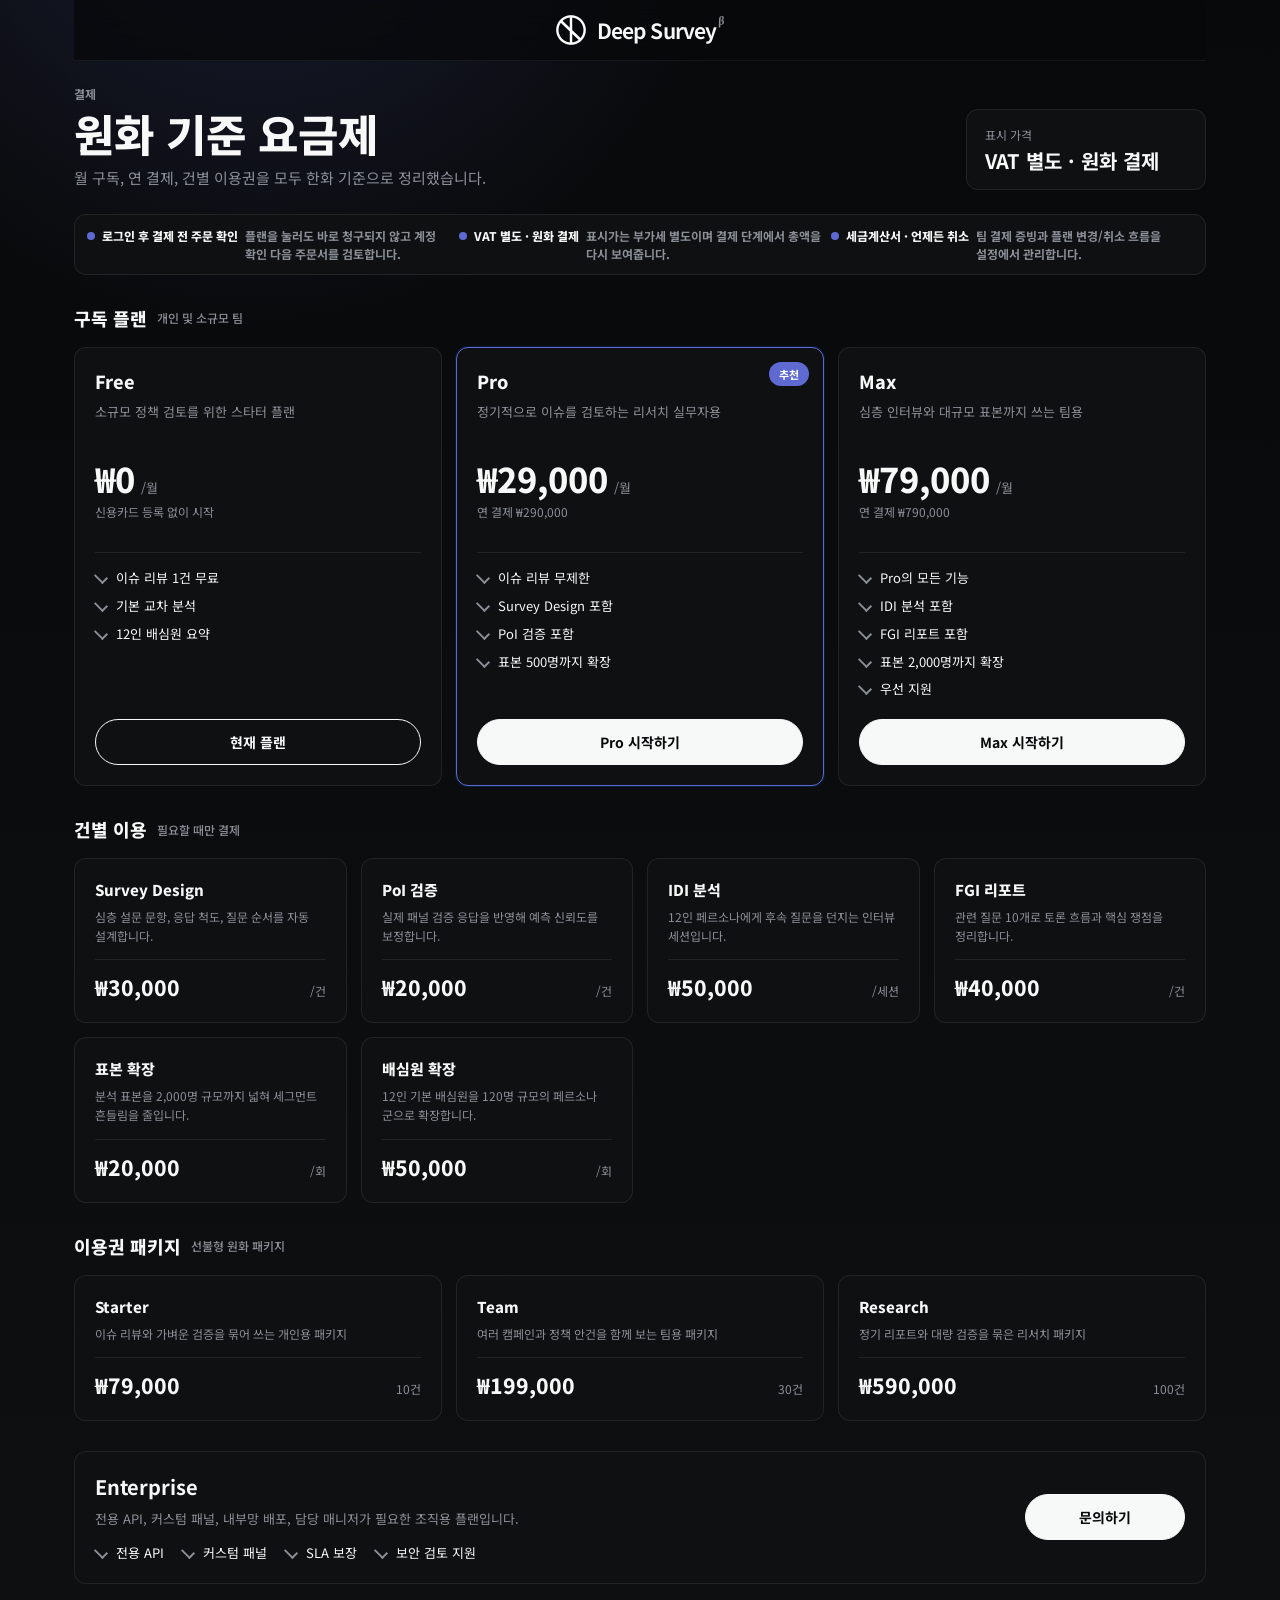
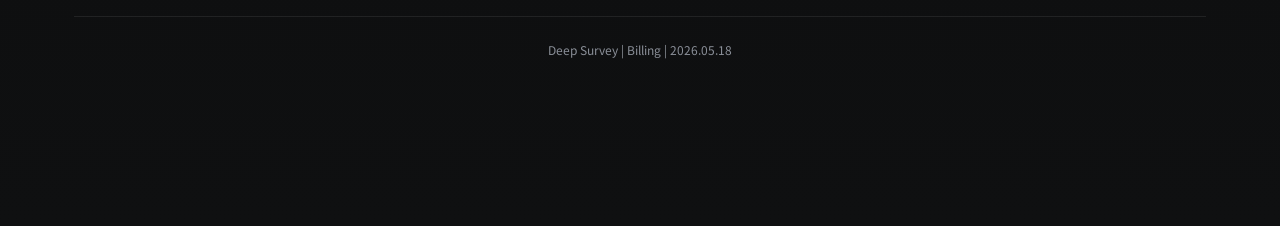
==== pricing.html @ 09bab0e9 "deploy: publish deep survey monitor snapshot" ====
<!DOCTYPE html>
<html lang="ko" data-theme="dark">

<head>
    <meta charset="UTF-8">
    <meta name="viewport" content="width=device-width, initial-scale=1.0">
    <title>Deep Survey - 결제</title>
    <meta name="description" content="로그인 후 주문 확인, 원화/VAT, 세금계산서, 취소 기준을 결제 전 확인하는 Deep Survey 요금제.">
    <meta name="theme-color" content="#111827">
    <link rel="canonical" href="https://17f298fdeb1ff9.lhr.life/demo/pricing.html">
    <meta property="og:type" content="website">
    <meta property="og:site_name" content="Deep Survey">
    <meta property="og:title" content="Deep Survey 요금제 | 원화 결제">
    <meta property="og:description" content="로그인 후 주문 확인, 원화/VAT, 세금계산서, 취소 기준을 결제 전 확인하는 Deep Survey 요금제.">
    <meta property="og:url" content="https://17f298fdeb1ff9.lhr.life/demo/pricing.html">
    <meta property="og:image" content="https://17f298fdeb1ff9.lhr.life/demo/issue-bg-city.png">
    <meta property="og:image:secure_url" content="https://17f298fdeb1ff9.lhr.life/demo/issue-bg-city.png">
    <meta property="og:image:type" content="image/png">
    <meta property="og:image:width" content="1280">
    <meta property="og:image:height" content="720">
    <meta property="og:image:alt" content="Deep Survey 요금제와 결제 전 확인 안내 미리보기">
    <meta name="twitter:card" content="summary_large_image">
    <meta name="twitter:title" content="Deep Survey 요금제 | 원화 결제">
    <meta name="twitter:description" content="플랜 선택 전 주문 확인·원화/VAT·세금계산서·취소 기준을 먼저 확인합니다.">
    <meta name="twitter:image" content="https://17f298fdeb1ff9.lhr.life/demo/issue-bg-city.png">
    <link href="https://fonts.googleapis.com/css2?family=Google+Sans:wght@400;500;700&family=Noto+Sans+KR:wght@300;400;500;600;700;800&display=swap" rel="stylesheet">
    <link rel="stylesheet" href="styles.css?v=20260520bb">
    <style>
        .pricing-page {
            padding-bottom: 48px;
        }

        .pricing-overview {
            display: grid;
            grid-template-columns: 1fr auto;
            gap: 20px;
            align-items: end;
            margin-bottom: 24px;
        }

        .pricing-eyebrow {
            font-size: 12px;
            font-weight: 700;
            color: var(--text-secondary);
            margin-bottom: 8px;
        }

        .pricing-overview h1 {
            font-size: clamp(28px, 5vw, 44px);
            line-height: 1.05;
            font-weight: 800;
            margin-bottom: 10px;
            letter-spacing: 0;
        }

        .pricing-overview p {
            color: var(--text-secondary);
            font-size: 15px;
            line-height: 1.6;
        }

        .billing-summary {
            min-width: 240px;
            background: var(--bg-secondary);
            border: 1px solid var(--border-color);
            border-radius: 12px;
            padding: 16px 18px;
        }

        .billing-summary span {
            display: block;
            color: var(--text-secondary);
            font-size: 12px;
            margin-bottom: 6px;
        }

        .billing-summary strong {
            display: block;
            font-size: 20px;
            line-height: 1.2;
        }

        .pricing-checkout-trust {
            display: grid;
            grid-template-columns: repeat(3, minmax(0, 1fr));
            gap: 10px;
            margin: 0 0 22px;
            padding: 12px;
            border: 1px solid var(--border-color);
            border-radius: 12px;
            background: var(--bg-secondary);
        }

        .pricing-checkout-trust span {
            display: flex;
            align-items: flex-start;
            gap: 7px;
            min-width: 0;
            color: var(--text-secondary);
            font-size: 12px;
            font-weight: 700;
            line-height: 1.45;
        }

        .pricing-checkout-trust strong {
            display: block;
            color: var(--text-primary);
            font-size: 12px;
            font-weight: 800;
            white-space: nowrap;
        }

        .pricing-checkout-trust span::before {
            content: '';
            flex: 0 0 8px;
            width: 8px;
            height: 8px;
            margin-top: 5px;
            border-radius: 9999px;
            background: var(--brand-blue);
        }

        .section-title {
            display: flex;
            align-items: center;
            gap: 10px;
            font-size: 18px;
            font-weight: 800;
            margin: 30px 0 16px;
        }

        .section-title span {
            color: var(--text-secondary);
            font-size: 12px;
            font-weight: 500;
        }

        .plans-grid,
        .feature-grid,
        .package-grid {
            display: grid;
            gap: 14px;
        }

        .plans-grid {
            grid-template-columns: repeat(3, 1fr);
        }

        .feature-grid {
            grid-template-columns: repeat(auto-fit, minmax(260px, 1fr));
        }

        .package-grid {
            grid-template-columns: repeat(3, 1fr);
        }

        .plan-card,
        .feature-card,
        .package-card,
        .enterprise-card {
            background: var(--bg-secondary);
            border: 1px solid var(--border-color);
            border-radius: 12px;
            padding: 20px;
        }

        .plan-card {
            display: flex;
            flex-direction: column;
            min-height: 360px;
            position: relative;
        }

        .plan-card.featured {
            border-color: var(--brand-blue);
            box-shadow: 0 0 0 1px rgba(0, 82, 255, .18);
        }

        .plan-badge {
            position: absolute;
            top: 14px;
            right: 14px;
            background: var(--brand-blue);
            color: #fff;
            border-radius: 9999px;
            padding: 4px 10px;
            font-size: 11px;
            font-weight: 700;
        }

        .plan-name {
            font-size: 18px;
            font-weight: 800;
            margin-bottom: 8px;
        }

        .plan-desc {
            min-height: 42px;
            color: var(--text-secondary);
            font-size: 13px;
            line-height: 1.5;
            margin-bottom: 18px;
        }

        .plan-price {
            display: flex;
            align-items: baseline;
            gap: 6px;
            margin-bottom: 6px;
        }

        .plan-price strong {
            font-size: 34px;
            line-height: 1;
            font-weight: 800;
        }

        .plan-price span {
            color: var(--text-secondary);
            font-size: 13px;
        }

        .annual-price {
            color: var(--text-secondary);
            font-size: 12px;
            margin-bottom: 16px;
        }

        .plan-features {
            display: flex;
            flex-direction: column;
            gap: 9px;
            margin: 16px 0 20px;
            padding-top: 16px;
            border-top: 1px solid var(--border-color);
            flex: 1;
        }

        .plan-feature,
        .enterprise-feature {
            color: var(--text-primary);
            font-size: 13px;
            line-height: 1.45;
        }

        .plan-feature::before,
        .enterprise-feature::before {
            content: '';
            display: inline-block;
            width: 10px;
            height: 6px;
            border-right: 2px solid var(--text-secondary);
            border-bottom: 2px solid var(--text-secondary);
            margin-right: 9px;
            transform: translateY(-2px) rotate(45deg);
        }

        .plan-cta,
        .enterprise-cta {
            width: 100%;
            border: 1px solid var(--text-primary);
            border-radius: 9999px;
            background: var(--text-primary);
            color: var(--bg-primary);
            cursor: pointer;
            font: inherit;
            font-size: 14px;
            font-weight: 700;
            padding: 12px 18px;
            transition: opacity .15s, transform .15s;
        }

        .plan-cta.secondary {
            background: transparent;
            color: var(--text-primary);
        }

        .plan-cta:hover,
        .enterprise-cta:hover {
            opacity: .82;
            transform: translateY(-1px);
        }

        .feature-card h3,
        .package-card h3 {
            font-size: 15px;
            font-weight: 800;
            margin-bottom: 8px;
        }

        .feature-card p,
        .package-card p {
            color: var(--text-secondary);
            font-size: 12px;
            line-height: 1.55;
            margin-bottom: 14px;
        }

        .item-price {
            display: flex;
            align-items: baseline;
            justify-content: space-between;
            gap: 12px;
            border-top: 1px solid var(--border-color);
            padding-top: 12px;
        }

        .item-price strong {
            font-size: 21px;
            font-weight: 800;
        }

        .item-price span {
            color: var(--text-secondary);
            font-size: 12px;
            white-space: nowrap;
        }

        .package-card {
            display: flex;
            flex-direction: column;
        }

        .package-card .item-price {
            margin-top: auto;
        }

        .enterprise-card {
            display: grid;
            grid-template-columns: 1fr auto;
            gap: 20px;
            align-items: center;
            margin-top: 30px;
        }

        .enterprise-card h2 {
            font-size: 20px;
            margin-bottom: 8px;
        }

        .enterprise-card p {
            color: var(--text-secondary);
            font-size: 13px;
            line-height: 1.6;
            margin-bottom: 14px;
        }

        .enterprise-features {
            display: flex;
            flex-wrap: wrap;
            gap: 8px 18px;
        }

        .enterprise-cta {
            min-width: 160px;
        }

        @media (max-width: 900px) {
            .pricing-overview,
            .enterprise-card {
                grid-template-columns: 1fr;
            }

            .plans-grid,
            .package-grid {
                grid-template-columns: 1fr;
            }
        }

        @media (max-width: 640px) {
            .pricing-checkout-trust {
                grid-template-columns: 1fr;
                padding: 10px;
            }

            .pricing-checkout-trust strong {
                white-space: normal;
            }
        }
    </style>
</head>

<body>
    <div class="container pricing-page">
        <header class="header">
            <div class="logo">
                <a href="index.html" class="logo-link" aria-label="Deep Survey beta 홈">
                    <img class="brand-logo-icon brand-logo-light" src="logo-icon.png" alt="DS">
                    <img class="brand-logo-icon brand-logo-dark" src="logo-icon-dark.png" alt="DS">
                    <span class="brand-logo-lockup"><span class="brand-logo-name">Deep Survey</span><sup class="brand-beta-mark" aria-label="beta">β</sup></span>
                </a>
            </div>
            <div class="header-actions">
                <a href="index.html" class="nav-tab">← 메인</a>
                <button class="auth-pill account-entry" type="button" id="my-page-button" onclick="openMyPage()" hidden aria-label="내 계정"></button>
                <button class="auth-pill" type="button" id="login-button" onclick="openLogin()">로그인</button>
            </div>
        </header>

        <section class="pricing-overview">
            <div>
                <div class="pricing-eyebrow">결제</div>
                <h1>원화 기준 요금제</h1>
                <p>월 구독, 연 결제, 건별 이용권을 모두 한화 기준으로 정리했습니다.</p>
            </div>
            <div class="billing-summary">
                <span>표시 가격</span>
                <strong>VAT 별도 · 원화 결제</strong>
            </div>
        </section>

        <section class="pricing-checkout-trust" id="pricing-checkout-trust" aria-label="결제 전 확인 안내">
            <span><strong>로그인 후 결제 전 주문 확인</strong>플랜을 눌러도 바로 청구되지 않고 계정 확인 다음 주문서를 검토합니다.</span>
            <span><strong>VAT 별도 · 원화 결제</strong>표시가는 부가세 별도이며 결제 단계에서 총액을 다시 보여줍니다.</span>
            <span><strong>세금계산서 · 언제든 취소</strong>팀 결제 증빙과 플랜 변경/취소 흐름을 설정에서 관리합니다.</span>
        </section>

        <section>
            <h2 class="section-title">구독 플랜 <span>개인 및 소규모 팀</span></h2>
            <div class="plans-grid">
                <article class="plan-card">
                    <div class="plan-name">Free</div>
                    <p class="plan-desc">소규모 정책 검토를 위한 스타터 플랜</p>
                    <div class="plan-price"><strong>₩0</strong><span>/월</span></div>
                    <div class="annual-price">신용카드 등록 없이 시작</div>
                    <div class="plan-features">
                        <div class="plan-feature">이슈 리뷰 1건 무료</div>
                        <div class="plan-feature">기본 교차 분석</div>
                        <div class="plan-feature">12인 배심원 요약</div>
                    </div>
                    <button class="plan-cta secondary">현재 플랜</button>
                </article>

                <article class="plan-card featured">
                    <span class="plan-badge">추천</span>
                    <div class="plan-name">Pro</div>
                    <p class="plan-desc">정기적으로 이슈를 검토하는 리서치 실무자용</p>
                    <div class="plan-price"><strong>₩29,000</strong><span>/월</span></div>
                    <div class="annual-price">연 결제 ₩290,000</div>
                    <div class="plan-features">
                        <div class="plan-feature">이슈 리뷰 무제한</div>
                        <div class="plan-feature">Survey Design 포함</div>
                        <div class="plan-feature">PoI 검증 포함</div>
                        <div class="plan-feature">표본 500명까지 확장</div>
                    </div>
                    <button class="plan-cta" aria-describedby="pricing-checkout-trust">Pro 시작하기</button>
                </article>

                <article class="plan-card">
                    <div class="plan-name">Max</div>
                    <p class="plan-desc">심층 인터뷰와 대규모 표본까지 쓰는 팀용</p>
                    <div class="plan-price"><strong>₩79,000</strong><span>/월</span></div>
                    <div class="annual-price">연 결제 ₩790,000</div>
                    <div class="plan-features">
                        <div class="plan-feature">Pro의 모든 기능</div>
                        <div class="plan-feature">IDI 분석 포함</div>
                        <div class="plan-feature">FGI 리포트 포함</div>
                        <div class="plan-feature">표본 2,000명까지 확장</div>
                        <div class="plan-feature">우선 지원</div>
                    </div>
                    <button class="plan-cta" aria-describedby="pricing-checkout-trust">Max 시작하기</button>
                </article>
            </div>
        </section>

        <section>
            <h2 class="section-title">건별 이용 <span>필요할 때만 결제</span></h2>
            <div class="feature-grid">
                <article class="feature-card">
                    <h3>Survey Design</h3>
                    <p>심층 설문 문항, 응답 척도, 질문 순서를 자동 설계합니다.</p>
                    <div class="item-price"><strong>₩30,000</strong><span>/건</span></div>
                </article>
                <article class="feature-card">
                    <h3>PoI 검증</h3>
                    <p>실제 패널 검증 응답을 반영해 예측 신뢰도를 보정합니다.</p>
                    <div class="item-price"><strong>₩20,000</strong><span>/건</span></div>
                </article>
                <article class="feature-card">
                    <h3>IDI 분석</h3>
                    <p>12인 페르소나에게 후속 질문을 던지는 인터뷰 세션입니다.</p>
                    <div class="item-price"><strong>₩50,000</strong><span>/세션</span></div>
                </article>
                <article class="feature-card">
                    <h3>FGI 리포트</h3>
                    <p>관련 질문 10개로 토론 흐름과 핵심 쟁점을 정리합니다.</p>
                    <div class="item-price"><strong>₩40,000</strong><span>/건</span></div>
                </article>
                <article class="feature-card">
                    <h3>표본 확장</h3>
                    <p>분석 표본을 2,000명 규모까지 넓혀 세그먼트 흔들림을 줄입니다.</p>
                    <div class="item-price"><strong>₩20,000</strong><span>/회</span></div>
                </article>
                <article class="feature-card">
                    <h3>배심원 확장</h3>
                    <p>12인 기본 배심원을 120명 규모의 페르소나 군으로 확장합니다.</p>
                    <div class="item-price"><strong>₩50,000</strong><span>/회</span></div>
                </article>
            </div>
        </section>

        <section>
            <h2 class="section-title">이용권 패키지 <span>선불형 원화 패키지</span></h2>
            <div class="package-grid">
                <article class="package-card">
                    <h3>Starter</h3>
                    <p>이슈 리뷰와 가벼운 검증을 묶어 쓰는 개인용 패키지</p>
                    <div class="item-price"><strong>₩79,000</strong><span>10건</span></div>
                </article>
                <article class="package-card">
                    <h3>Team</h3>
                    <p>여러 캠페인과 정책 안건을 함께 보는 팀용 패키지</p>
                    <div class="item-price"><strong>₩199,000</strong><span>30건</span></div>
                </article>
                <article class="package-card">
                    <h3>Research</h3>
                    <p>정기 리포트와 대량 검증을 묶은 리서치 패키지</p>
                    <div class="item-price"><strong>₩590,000</strong><span>100건</span></div>
                </article>
            </div>
        </section>

        <section class="enterprise-card">
            <div>
                <h2>Enterprise</h2>
                <p>전용 API, 커스텀 패널, 내부망 배포, 담당 매니저가 필요한 조직용 플랜입니다.</p>
                <div class="enterprise-features">
                    <span class="enterprise-feature">전용 API</span>
                    <span class="enterprise-feature">커스텀 패널</span>
                    <span class="enterprise-feature">SLA 보장</span>
                    <span class="enterprise-feature">보안 검토 지원</span>
                </div>
            </div>
            <button class="enterprise-cta">문의하기</button>
        </section>

        <footer class="footer">Deep Survey | Billing | 2026.05.18</footer>
    </div>

    <script src="common-ui.js?v=20260520t"></script>
</body>

</html>
---- styles.css ----
/* ═══ Coinbase Design System — Deep Survey ═══ */
:root {
  --brand-blue:var(--opinion-agree-strong);
  --bg-primary:#FFFFFF; --bg-secondary:#F9FAFB; --bg-card:#FFFFFF;
  --text-primary:#111827; --text-secondary:#6B7280;
  --opinion-agree:#1597D4; --opinion-agree-strong:#0578B8;
  --opinion-disagree:#D45C4C; --opinion-disagree-strong:#B84C40; --opinion-neutral:#C5CCD6;
  --opinion-agree-soft:rgba(21,151,212,.14); --opinion-agree-glow:rgba(21,151,212,.18); --opinion-disagree-soft:rgba(212,92,76,.15);
  --accent-blue:#111827; --accent-purple:#4B5563; --accent-green:var(--opinion-agree);
  --accent-light-green:var(--opinion-agree); --accent-red:var(--opinion-disagree); --accent-light-red:var(--opinion-disagree);
  --accent-yellow:#4B5563; --accent-orange:#374151; --accent-gray:#D1D5DB;
  --border-color:#E5E7EB;
}
[data-theme="dark"]{
  --bg-primary:#090B0F; --bg-secondary:#11161D; --bg-card:#171F2A;
  --text-primary:#F8FAFC; --text-secondary:#AAB3C0; --border-color:#2B3543;
  --opinion-agree-soft:rgba(21,151,212,.20); --opinion-agree-glow:rgba(21,151,212,.24); --opinion-disagree-soft:rgba(212,92,76,.20);
  --accent-blue:#FFFFFF;
}

*{margin:0;padding:0;box-sizing:border-box}
body{font-family:'Google Sans','Noto Sans KR',-apple-system,sans-serif;background:var(--bg-primary);color:var(--text-primary);min-height:100vh;transition:background .2s,color .2s;word-break:keep-all}
html.audience-b2c{scroll-snap-type:y proximity}

/* Issue detail modal: responsive chart primitives */
.net-opinion-chart,.modal-content,.modal-body,.poll-briefing-card,.detail-analysis-tabs,.analysis-content.active{transition:grid-template-columns .22s ease,width .22s ease,max-width .22s ease,padding .22s ease,border-radius .22s ease,transform .22s ease,opacity .18s ease}
.net-opinion-track{max-width:100%;min-width:0;overflow:hidden}

.mono-icon{--icon-size:1em;--icon-stroke:2px;position:relative;display:inline-block;width:var(--icon-size);height:var(--icon-size);flex:0 0 var(--icon-size);color:var(--text-secondary);vertical-align:-.14em}
.mono-icon::before,.mono-icon::after{content:'';position:absolute;box-sizing:border-box}
.mono-icon-sun::before{inset:18%;border:var(--icon-stroke) solid currentColor;border-radius:50%}
.mono-icon-sun::after{left:50%;top:0;width:var(--icon-stroke);height:100%;background:currentColor;transform:translateX(-50%);box-shadow:calc(var(--icon-size)*.35) 0 0 currentColor,calc(var(--icon-size)*-.35) 0 0 currentColor;opacity:.45}
.mono-icon-moon::before{inset:10%;border-radius:50%;box-shadow:inset calc(var(--icon-size)*-.22) 0 0 currentColor}
.mono-icon-card::before{inset:18% 8%;border:var(--icon-stroke) solid currentColor;border-radius:3px}
.mono-icon-card::after{left:16%;right:16%;top:42%;height:var(--icon-stroke);background:currentColor}
.mono-icon-home::before{left:18%;right:18%;bottom:14%;height:48%;border:var(--icon-stroke) solid currentColor;border-top:0;border-radius:2px}
.mono-icon-home::after{left:22%;top:18%;width:56%;height:56%;border-left:var(--icon-stroke) solid currentColor;border-top:var(--icon-stroke) solid currentColor;transform:rotate(45deg);transform-origin:center}
.mono-icon-hot::before{inset:24%;border-radius:50%;background:currentColor}
.mono-icon-bolt::before{left:36%;top:5%;width:32%;height:90%;background:currentColor;clip-path:polygon(56% 0,100% 0,62% 42%,96% 42%,31% 100%,43% 57%,0 57%)}
.mono-icon-eye::before{inset:24% 4%;border:var(--icon-stroke) solid currentColor;border-radius:50% 50% 46% 46%;transform:rotate(-8deg)}
.mono-icon-eye::after{inset:38%;border-radius:50%;background:currentColor}
.mono-icon-comment::before{inset:16% 8% 24%;border:var(--icon-stroke) solid currentColor;border-radius:4px}
.mono-icon-comment::after{left:28%;bottom:10%;border-style:solid;border-width:calc(var(--icon-size)*.14) calc(var(--icon-size)*.12) 0 0;border-color:currentColor transparent transparent transparent}
.mono-icon-heart::before,.mono-icon-heart::after{top:18%;width:50%;height:70%;border:var(--icon-stroke) solid currentColor;border-bottom:0;border-radius:999px 999px 0 0}
.mono-icon-heart::before{left:9%;transform:rotate(-45deg);transform-origin:50% 70%}
.mono-icon-heart::after{right:9%;transform:rotate(45deg);transform-origin:50% 70%}
.mono-icon-bookmark::before{inset:8% 18%;border:var(--icon-stroke) solid currentColor;border-bottom:0;border-radius:3px 3px 0 0}
.mono-icon-bookmark::after{left:18%;right:18%;bottom:10%;height:35%;background:currentColor;clip-path:polygon(0 0,100% 0,100% 100%,50% 62%,0 100%)}
.mono-icon-share::before{left:18%;bottom:16%;width:54%;height:54%;border-left:var(--icon-stroke) solid currentColor;border-bottom:var(--icon-stroke) solid currentColor}
.mono-icon-share::after{right:10%;top:10%;width:48%;height:48%;border-top:var(--icon-stroke) solid currentColor;border-right:var(--icon-stroke) solid currentColor;transform:rotate(0deg)}
.mono-icon-bars::before{left:14%;bottom:12%;width:10%;height:42%;background:currentColor;box-shadow:calc(var(--icon-size)*.23) calc(var(--icon-size)*-.18) 0 currentColor,calc(var(--icon-size)*.46) calc(var(--icon-size)*-.32) 0 currentColor}
.mono-icon-users::before{left:12%;top:18%;width:34%;height:34%;border:var(--icon-stroke) solid currentColor;border-radius:50%;box-shadow:calc(var(--icon-size)*.36) 0 0 calc(var(--icon-stroke)*-.2) currentColor}
.mono-icon-users::after{left:8%;right:8%;bottom:15%;height:28%;border:var(--icon-stroke) solid currentColor;border-top-left-radius:999px;border-top-right-radius:999px;border-bottom:0}
.mono-icon-clock::before{inset:8%;border:var(--icon-stroke) solid currentColor;border-radius:50%}
.mono-icon-clock::after{left:50%;top:24%;width:var(--icon-stroke);height:32%;background:currentColor;transform-origin:bottom;transform:translateX(-50%) rotate(35deg);box-shadow:calc(var(--icon-size)*.09) calc(var(--icon-size)*.25) 0 currentColor}
.mono-icon-agree::before{left:16%;top:48%;width:28%;height:46%;border:var(--icon-stroke) solid currentColor;border-top:0;border-left:0;transform:rotate(45deg)}
.mono-icon-disagree::before,.mono-icon-disagree::after{left:16%;right:16%;top:48%;height:var(--icon-stroke);background:currentColor;transform:rotate(45deg)}
.mono-icon-disagree::after{transform:rotate(-45deg)}
.mono-icon-neutral::before{left:16%;right:16%;top:48%;height:var(--icon-stroke);background:currentColor}
.mono-icon-target::before{inset:8%;border:var(--icon-stroke) solid currentColor;border-radius:50%;box-shadow:inset 0 0 0 calc(var(--icon-size)*.18) var(--bg-card)}
.mono-icon-target::after{inset:42%;border-radius:50%;background:currentColor}
.mono-icon-risk::before{left:50%;top:6%;transform:translateX(-50%);border-left:calc(var(--icon-size)*.43) solid transparent;border-right:calc(var(--icon-size)*.43) solid transparent;border-bottom:calc(var(--icon-size)*.78) solid currentColor;opacity:.82}
.mono-icon-risk::after{left:50%;top:35%;width:var(--icon-stroke);height:28%;background:var(--bg-card);transform:translateX(-50%);box-shadow:0 calc(var(--icon-size)*.26) 0 var(--bg-card)}
.mono-icon-alert::before{inset:10%;border:var(--icon-stroke) solid currentColor;border-radius:50%}
.mono-icon-alert::after{left:50%;top:25%;width:var(--icon-stroke);height:34%;background:currentColor;transform:translateX(-50%);box-shadow:0 calc(var(--icon-size)*.42) 0 currentColor}
.mono-icon-map::before{inset:12% 28% 30%;border:var(--icon-stroke) solid currentColor;border-radius:50% 50% 50% 0;transform:rotate(-45deg)}
.mono-icon-map::after{left:39%;top:24%;width:22%;height:22%;border-radius:50%;background:currentColor}
.mono-icon-chart::before{left:12%;right:12%;bottom:14%;height:var(--icon-stroke);background:currentColor}
.mono-icon-chart::after{left:20%;bottom:22%;width:12%;height:34%;background:currentColor;box-shadow:calc(var(--icon-size)*.24) calc(var(--icon-size)*-.12) 0 currentColor,calc(var(--icon-size)*.48) calc(var(--icon-size)*-.28) 0 currentColor}
.mono-icon-lock::before{left:22%;right:22%;bottom:12%;height:46%;border:var(--icon-stroke) solid currentColor;border-radius:3px}
.mono-icon-lock::after{left:31%;right:31%;top:8%;height:44%;border:var(--icon-stroke) solid currentColor;border-bottom:0;border-radius:999px 999px 0 0}
.mono-icon-person::before{left:33%;top:14%;width:34%;height:34%;border:var(--icon-stroke) solid currentColor;border-radius:50%}
.mono-icon-person::after{left:20%;right:20%;bottom:12%;height:34%;border:var(--icon-stroke) solid currentColor;border-bottom:0;border-radius:999px 999px 0 0}
.mono-icon-ruler::before{inset:20% 6%;border:var(--icon-stroke) solid currentColor;border-radius:2px;transform:rotate(-22deg)}
.mono-icon-ruler::after{left:26%;top:43%;width:5%;height:var(--icon-stroke);background:currentColor;box-shadow:calc(var(--icon-size)*.14) 0 0 currentColor,calc(var(--icon-size)*.28) 0 0 currentColor,calc(var(--icon-size)*.42) 0 0 currentColor}
.mono-icon-down::before{left:16%;top:20%;width:68%;height:48%;border-left:var(--icon-stroke) solid currentColor;border-bottom:var(--icon-stroke) solid currentColor;transform:rotate(-45deg)}
.mono-icon-refresh::before{inset:14%;border:var(--icon-stroke) solid currentColor;border-left-color:transparent;border-radius:50%}
.mono-icon-refresh::after{right:8%;top:20%;border-left:calc(var(--icon-size)*.16) solid currentColor;border-top:calc(var(--icon-size)*.1) solid transparent;border-bottom:calc(var(--icon-size)*.1) solid transparent}
.mono-icon-bot::before{left:18%;right:18%;bottom:16%;height:54%;border:var(--icon-stroke) solid currentColor;border-radius:5px}
.mono-icon-bot::after{left:30%;top:34%;width:10%;height:10%;border-radius:50%;background:currentColor;box-shadow:calc(var(--icon-size)*.3) 0 0 currentColor}
.mono-icon-idea::before{left:26%;top:10%;width:48%;height:48%;border:var(--icon-stroke) solid currentColor;border-radius:50%}
.mono-icon-idea::after{left:34%;right:34%;bottom:14%;height:22%;border-top:var(--icon-stroke) solid currentColor;border-bottom:var(--icon-stroke) solid currentColor}
.mono-icon-check::before{left:15%;top:46%;width:28%;height:45%;border:var(--icon-stroke) solid currentColor;border-top:0;border-left:0;transform:rotate(45deg)}
.mono-icon-gear::before{inset:14%;border:var(--icon-stroke) solid currentColor;border-radius:50%;box-shadow:0 calc(var(--icon-size)*-.22) 0 calc(var(--icon-stroke)*-.2) currentColor,0 calc(var(--icon-size)*.22) 0 calc(var(--icon-stroke)*-.2) currentColor,calc(var(--icon-size)*.22) 0 0 calc(var(--icon-stroke)*-.2) currentColor,calc(var(--icon-size)*-.22) 0 0 calc(var(--icon-stroke)*-.2) currentColor}
.mono-icon-gear::after{inset:39%;border-radius:50%;background:currentColor}
.mono-icon-news::before{inset:10%;border:var(--icon-stroke) solid currentColor;border-radius:2px}
.mono-icon-news::after{left:24%;right:20%;top:32%;height:var(--icon-stroke);background:currentColor;box-shadow:0 calc(var(--icon-size)*.18) 0 currentColor,0 calc(var(--icon-size)*.36) 0 currentColor}
.mono-icon-tag::before{inset:16% 12% 18% 18%;border:var(--icon-stroke) solid currentColor;border-radius:3px;transform:rotate(-18deg)}
.mono-icon-tag::after{left:31%;top:28%;width:13%;height:13%;border-radius:50%;background:currentColor}
.mono-icon-inline{--icon-size:14px;margin-right:5px}
.theme-toggle .mono-icon,.nav-tab .mono-icon{--icon-size:14px}
.hot-card .fire .mono-icon{--icon-size:16px}
.stats .mono-icon,.issue-meta .mono-icon,.quick-stat .mono-icon{--icon-size:13px;margin-right:4px}
.sr-only{position:absolute;width:1px;height:1px;padding:0;margin:-1px;overflow:hidden;clip:rect(0,0,0,0);white-space:nowrap;border:0}

.container{max-width:1280px;margin:0 auto;padding:0 20px}

/* Header */
.header{position:sticky;top:0;z-index:1000;display:grid;grid-template-columns:minmax(0,1fr) auto minmax(0,1fr);align-items:center;padding:14px 0;border-bottom:1px solid var(--border-color);margin-bottom:18px;gap:10px;background:var(--bg-primary);background:color-mix(in srgb,var(--bg-primary) 94%,transparent);backdrop-filter:blur(14px);transform:translateY(0);opacity:1;transition:padding .2s ease,box-shadow .2s ease,background .2s ease,transform .22s ease,opacity .18s ease}
.header.is-compact{padding:8px 0;box-shadow:0 10px 28px rgba(17,24,39,.08)}
.header.is-hidden{transform:translateY(calc(-100% - 18px));opacity:0;pointer-events:none}
.header-user-actions{grid-column:1;display:flex;align-items:center;justify-content:flex-start;gap:10px;min-width:0}
.logo{grid-column:2;display:flex;align-items:center;justify-content:center;gap:6px}
.logo-link{display:flex;align-items:center;gap:10px;text-decoration:none;color:inherit}
.brand-logo-icon{width:42px;height:42px;object-fit:contain;display:block;transition:width .2s ease,height .2s ease}
.brand-logo-lockup{display:inline-flex;align-items:flex-start;gap:3px;white-space:nowrap}
.brand-logo-name{font-size:26px;font-weight:900;line-height:1;color:var(--text-primary);white-space:nowrap;transition:font-size .2s ease}
.brand-beta-mark{font-family:Georgia,'Times New Roman',serif;font-size:12px;font-style:italic;font-weight:850;line-height:1;color:var(--text-secondary);letter-spacing:-.02em;transform:translateY(-.42em) rotate(-8deg);transform-origin:left bottom;text-shadow:0 1px 0 color-mix(in srgb,var(--bg-primary) 82%,transparent)}
.header.is-compact .brand-logo-icon{width:34px;height:34px}
.header.is-compact .brand-logo-name{font-size:23px}
.header.is-compact .brand-beta-mark{font-size:10px}
.brand-logo-wordmark{height:32px;width:auto;display:block}
.brand-logo-dark{display:none}
[data-theme="dark"] .brand-logo-light{display:none}
[data-theme="dark"] .brand-logo-dark{display:block}
.logo-icon{width:44px;height:44px;background:var(--brand-blue);border-radius:50%;display:flex;align-items:center;justify-content:center;font-size:22px;color:#fff}
.logo-text h1{font-size:20px;font-weight:700;color:var(--brand-blue)}
.logo-text p{font-size:13px;color:var(--text-secondary)}
.header-actions{grid-column:3;display:flex;align-items:center;justify-content:flex-end;gap:12px;min-width:0;opacity:1;visibility:visible;pointer-events:auto;transform:none}
.header-action-pill{background:transparent;border:1px solid var(--border-color);padding:8px 16px;border-radius:9999px;display:flex;align-items:center;gap:6px;font-size:13px;height:40px;color:var(--text-primary)}
.header-action-pill strong{font-weight:600}
.header-action-pill span{color:var(--text-secondary)}
.audience-switcher{display:flex;align-items:center;gap:4px;border:1px solid var(--border-color);border-radius:9999px;padding:4px;background:var(--bg-card)}
.audience-mode{min-height:36px;border:0;background:transparent;color:var(--text-secondary);border-radius:9999px;padding:7px 12px;font-family:inherit;font-size:13px;font-weight:800;cursor:pointer;display:inline-flex;align-items:center;justify-content:center;gap:7px;transition:background .15s,color .15s}
.audience-mode.active{background:var(--text-primary);color:var(--bg-primary)}
.audience-home{width:40px;padding-inline:0}
.audience-home .mono-icon{--icon-size:16px;--icon-stroke:2.2px;color:currentColor}
.audience-ds-logo{position:relative;width:17px;height:17px;display:inline-grid;place-items:center;flex:0 0 17px}
.audience-ds-icon{position:absolute;inset:0;width:17px;height:17px;object-fit:contain}
.audience-ds-icon-dark{display:none}
.audience-mode.active .audience-ds-icon-light{display:none}
.audience-mode.active .audience-ds-icon-dark{display:block}
[data-theme="dark"] .audience-mode:not(.active) .audience-ds-icon-light{display:none}
[data-theme="dark"] .audience-mode:not(.active) .audience-ds-icon-dark{display:block}
[data-theme="dark"] .audience-mode.active .audience-ds-icon-light{display:block}
[data-theme="dark"] .audience-mode.active .audience-ds-icon-dark{display:none}
.theme-toggle{background:transparent;border:1px solid var(--text-primary);border-radius:9999px;padding:8px 16px;cursor:pointer;display:flex;align-items:center;gap:6px;font-size:13px;font-weight:600;color:var(--text-primary);transition:all .15s}
.theme-toggle:hover{background:var(--bg-secondary)}

.nav-tabs{display:flex;gap:8px;margin-bottom:24px;flex-wrap:wrap}
.nav-tab{padding:8px 24px;background:var(--bg-primary);border:1px solid var(--text-primary);border-radius:9999px;cursor:pointer;display:flex;align-items:center;gap:6px;color:var(--text-primary);font-size:14px;font-weight:600;transition:all .15s;text-decoration:none;height:40px;line-height:1.43}
.nav-tab[hidden]{display:none}
.nav-tab.active{background:var(--text-primary);border-color:var(--text-primary);color:var(--bg-primary)}
.auth-pill{height:40px;padding:8px 16px;border:1px solid var(--text-primary);border-radius:9999px;background:var(--bg-primary);color:var(--text-primary);font-family:inherit;font-size:14px;font-weight:700;line-height:1;cursor:pointer;transition:background .15s,color .15s,transform .15s}
.auth-pill[hidden]{display:none}
.auth-pill:hover{background:var(--bg-secondary);transform:translateY(-1px)}
.auth-pill.signed-in{background:var(--text-primary);color:var(--bg-primary)}
.auth-pill.signed-in{display:inline-flex;align-items:center;gap:7px;padding:6px 10px 6px 6px}
.auth-context-note{max-width:150px;color:var(--text-secondary);font-size:11px;font-weight:850;line-height:1.25;letter-spacing:-.02em}
.account-avatar-button{width:28px;height:28px;border-radius:9999px;background:var(--text-primary);color:var(--bg-primary);display:inline-flex;align-items:center;justify-content:center;font-size:12px;font-weight:950;line-height:1}
.auth-pill.signed-in .account-avatar-button{background:var(--bg-primary);color:var(--text-primary)}
.account-plan-badge{display:inline-flex;align-items:center;justify-content:center;min-width:34px;min-height:20px;padding:3px 7px;border-radius:9999px;border:1px solid color-mix(in srgb,var(--text-primary) 22%,transparent);background:var(--bg-secondary);color:var(--text-secondary);font-size:10px;font-weight:950;letter-spacing:.04em;line-height:1}
.account-plan-pro{color:var(--opinion-agree-strong);background:var(--opinion-agree-soft)}
.account-plan-max{color:var(--opinion-disagree-strong);background:var(--opinion-disagree-soft)}
.settings-wrap{position:relative}
.header-actions .settings-wrap{margin-left:auto}
.settings-toggle{width:40px;height:40px;border:1px solid var(--text-primary);border-radius:9999px;background:var(--bg-primary);color:var(--text-primary);display:flex;align-items:center;justify-content:center;cursor:pointer;transition:background .15s,transform .15s}
.settings-toggle:hover,.settings-toggle[aria-expanded="true"]{background:var(--bg-secondary);transform:translateY(-1px)}
.settings-toggle .mono-icon{--icon-size:16px}
.settings-popover{position:absolute;right:0;top:calc(100% + 8px);z-index:1200;width:min(380px,calc(100vw - 32px));max-height:min(720px,calc(100vh - 88px));overflow:auto;padding:14px;background:var(--bg-card);border:1px solid var(--border-color);border-radius:10px;box-shadow:0 18px 44px rgba(17,24,39,.16)}
.header-user-actions .settings-popover{left:0;right:auto}
.settings-popover[hidden]{display:none}
.settings-title-row{display:flex;align-items:center;justify-content:space-between;gap:10px;margin-bottom:12px}
.settings-title{font-size:13px;font-weight:900;margin-bottom:12px}
.settings-title-row .settings-title{margin-bottom:0}
.settings-badge{border:1px solid var(--border-color);border-radius:9999px;background:var(--bg-secondary);color:var(--text-secondary);font-size:10px;font-weight:900;padding:4px 7px;white-space:nowrap}
.settings-group{border-top:1px solid var(--border-color);padding-top:12px;margin-top:12px}
.settings-group:first-of-type{border-top:0;margin-top:0;padding-top:0}
.settings-group > span{display:block;color:var(--text-secondary);font-size:11px;font-weight:900;margin-bottom:8px}
.settings-subtext{display:inline-block;margin-left:6px;font-style:normal;font-weight:800;color:var(--text-secondary);opacity:.72}
.settings-segmented{display:grid;grid-template-columns:1fr 1fr;gap:4px;border:1px solid var(--border-color);border-radius:9999px;padding:4px;background:var(--bg-secondary)}
.settings-segmented-theme{grid-template-columns:1fr 1fr 1fr}
.settings-segmented button{border:0;border-radius:9999px;background:transparent;color:var(--text-secondary);font-family:inherit;font-size:12px;font-weight:900;padding:8px;cursor:pointer}
.settings-segmented button.active{background:var(--text-primary);color:var(--bg-primary)}
.settings-account-stats{display:grid;grid-template-columns:1fr 1fr;gap:7px;margin-top:10px}
.settings-account-stats span{border:1px solid var(--border-color);border-radius:8px;background:var(--bg-primary);padding:8px;color:var(--text-secondary);font-size:11px;font-weight:850;text-align:center}
.settings-account-stats strong{display:block;color:var(--text-primary);font-size:15px}
.settings-actions{display:flex;gap:8px;margin-top:10px;flex-wrap:wrap}
.settings-actions button,.settings-login-btn{border:1px solid var(--text-primary);border-radius:9999px;background:var(--bg-primary);color:var(--text-primary);font-family:inherit;font-size:12px;font-weight:900;padding:9px 12px;cursor:pointer}
.settings-actions button:first-child,.settings-login-btn{background:var(--text-primary);color:var(--bg-primary)}
@media(max-width:720px){.auth-context-note{display:none}}

.change-up{color:#05B16C}
.change-down{color:#FA3737}

/* Pulse */
.pulse{position:relative;display:inline-flex;align-items:center;justify-content:center;width:13px;height:13px;flex:0 0 13px;border-radius:999px;background:transparent}
.pulse::before{content:'';width:7px;height:7px;border-radius:999px;background:#ef4444;box-shadow:0 0 0 2px rgba(239,68,68,.16),0 0 12px rgba(239,68,68,.75);animation:radarLightBlink 1.08s ease-in-out infinite}
.pulse::after{content:'';position:absolute;inset:0;border:1px solid rgba(239,68,68,.52);border-radius:999px;animation:radarLightRing 1.08s ease-out infinite}
@keyframes radarLightBlink{0%,100%{opacity:1;transform:scale(1)}50%{opacity:.42;transform:scale(.78)}}
@keyframes radarLightRing{0%{opacity:.8;transform:scale(.72)}100%{opacity:0;transform:scale(1.7)}}

/* Trending */
.trending-section{--ticker-row-height:44px;order:-2;display:grid;grid-template-columns:minmax(148px,auto) minmax(0,1fr);align-items:stretch;background:var(--bg-secondary);border:1px solid var(--border-color);border-radius:10px;margin:0 0 14px;overflow:hidden;transition:border-color .15s,box-shadow .15s}
.trending-section:hover,.trending-section:focus-within{border-color:var(--text-primary);box-shadow:0 8px 24px rgba(0,0,0,.08)}
.trending-header{display:flex;justify-content:flex-start;align-items:center;min-height:var(--ticker-row-height);padding:0 14px;border-right:1px solid var(--border-color);cursor:pointer;gap:10px}
.trending-header h3{font-size:13px;display:flex;align-items:center;gap:8px;white-space:nowrap}
.trend-refresh-status{display:flex;align-items:center;justify-content:flex-start;gap:7px;flex:1 1 auto;min-width:0;color:var(--text-secondary);font-size:10px;font-weight:800;white-space:nowrap}
.trend-refresh-status #trend-refresh-status{display:block;overflow:hidden;text-overflow:ellipsis}
.trend-powered{color:color-mix(in srgb,var(--text-secondary) 72%,var(--bg-card));font-weight:800;letter-spacing:0;text-transform:none}
.trend-powered-header{display:inline-flex;flex:0 0 auto;margin-left:auto;font-size:10.5px;white-space:nowrap}
.trend-refresh-control{width:44px;height:44px;flex:0 0 44px;display:inline-flex;align-items:center;justify-content:center;border:1px solid var(--border-color);border-radius:999px;background:var(--bg-card);color:var(--text-primary);font-family:inherit;line-height:1;padding:0;cursor:pointer;white-space:nowrap}
.trend-refresh-control:hover,.trend-refresh-control:focus-visible{border-color:var(--text-primary);outline:0;box-shadow:0 0 0 2px color-mix(in srgb,var(--text-primary) 14%,transparent)}
.trend-control-icon{position:relative;display:block;width:14px;height:14px;color:currentColor}
.trend-control-icon.is-pause::before,.trend-control-icon.is-pause::after{content:'';position:absolute;top:2px;bottom:2px;width:3px;border-radius:2px;background:currentColor}
.trend-control-icon.is-pause::before{left:3px}
.trend-control-icon.is-pause::after{right:3px}
.trend-control-icon.is-play::before{content:'';position:absolute;left:4px;top:2px;border-left:9px solid currentColor;border-top:5px solid transparent;border-bottom:5px solid transparent}
.trending-header::after{display:none}
.trending-list{display:block;height:var(--ticker-row-height);overflow:hidden;background:var(--bg-card);scrollbar-width:none}
.trending-list::-webkit-scrollbar{display:none}
.trending-track{display:flex;flex-direction:column;will-change:transform;transition:transform .42s cubic-bezier(.2,.8,.2,1)}
.trending-list.is-paused .trending-track{transition:none}
.trending-item{height:var(--ticker-row-height);padding:0 12px;display:flex;align-items:center;gap:7px;cursor:pointer;transition:background .15s,color .15s;border-top:1px solid var(--border-color);background:transparent;min-width:0}
.trending-item:first-child{border-top:0}
.trending-item:nth-child(n+12){display:none}
.trending-item:hover{background:var(--bg-secondary)}
.trending-item:focus-visible{outline:2px solid var(--text-primary);outline-offset:-3px;background:var(--bg-secondary);box-shadow:inset 0 0 0 2px color-mix(in srgb,var(--text-primary) 18%,transparent)}
.trending-section.is-vertical{grid-template-columns:1fr;align-items:stretch}
.trending-section.is-vertical .trending-header{border-right:0;border-bottom:1px solid var(--border-color)}
.trending-section.is-vertical .trending-list{height:auto;overflow:visible}
.trending-section.is-vertical .trending-track{transform:none!important;transition:none}
.trending-section.is-vertical .trending-item{display:grid;grid-template-columns:34px minmax(0,1fr) max-content;width:100%;height:auto;min-height:var(--ticker-row-height);padding:8px 12px;align-items:center}
.trending-section.is-vertical .trending-item[aria-hidden="true"]{display:none}

@media(max-width:760px){.trending-section{grid-template-columns:1fr}.trending-header{flex-wrap:nowrap;border-right:0;border-bottom:1px solid var(--border-color);padding-block:0}.trend-refresh-status{width:auto;justify-content:flex-start}.trend-refresh-status #trend-refresh-status{white-space:nowrap}}
@keyframes issueTicker{to{transform:translateY(var(--ticker-offset))}}
.trend-rank{font-size:13px;font-weight:900;width:30px;flex:0 0 30px;color:var(--text-primary)}
.trend-rank.gold{color:#fbbf24}.trend-rank.silver{color:#94a3b8}.trend-rank.bronze{color:#f97316}
.trend-info{display:flex;flex:1;flex-direction:column;align-items:flex-start;justify-content:center;gap:1px;min-width:0}
.trend-name{font-size:12px;font-weight:900;line-height:1.15;max-width:100%;min-width:0;overflow:hidden;text-overflow:ellipsis;white-space:nowrap}
.trending-section.is-vertical .trend-info{width:100%;min-width:0}
.trending-section.is-vertical .trend-name{display:block;max-width:none;overflow:visible;text-overflow:clip;white-space:normal;line-height:1.3;overflow-wrap:anywhere;word-break:keep-all}

.trend-change{font-size:11px;font-weight:900;padding:2px 6px;border-radius:9999px;margin-left:auto;white-space:nowrap}
.trending-section.is-vertical .trend-change{justify-self:end;margin-left:0}
.trend-up{color:#05B16C;background:rgba(5,177,108,.12)}
.trend-new{color:var(--opinion-agree-strong);background:var(--opinion-agree-soft)}
.trend-score{color:var(--text-secondary);background:var(--bg-secondary);border:1px solid var(--border-color)}

/* Hot Section */
.hot-section{margin-bottom:24px}
.hot-header{display:flex;justify-content:space-between;align-items:center;margin-bottom:14px}
.hot-header h3{font-size:16px;display:flex;align-items:center;gap:8px}
.live-feed-meta{font-size:11px;color:var(--text-secondary);white-space:nowrap}
.hot-badge{background:#FA3737;color:#fff;padding:3px 8px;border-radius:9999px;font-size:10px;font-weight:700}
@keyframes glow{0%,100%{box-shadow:0 0 5px rgba(250,55,55,.3)}50%{box-shadow:0 0 12px rgba(250,55,55,.5)}}
.hot-carousel{display:grid;grid-template-columns:repeat(auto-fill,minmax(240px,1fr));gap:12px}
.hot-card{background:var(--bg-card);border:1px solid var(--border-color);border-radius:12px;padding:16px;cursor:pointer;transition:all .15s}
.hot-card:hover{transform:translateY(-3px);border-color:var(--opinion-agree)}
.hot-card:focus-visible{outline:2px solid var(--text-primary);outline-offset:3px;border-color:var(--text-primary);box-shadow:0 0 0 4px color-mix(in srgb,var(--text-primary) 18%,transparent)}
.hot-card-header{display:flex;justify-content:space-between;align-items:flex-start;margin-bottom:10px}
.hot-card .cat{font-size:10px;padding:3px 8px;border-radius:9999px;background:var(--opinion-agree-soft);color:var(--opinion-agree-strong)}
.hot-card .fire{display:inline-flex;align-items:center;color:var(--text-secondary)}
.hot-card h4{font-size:15px;font-weight:600;margin-bottom:8px;line-height:1.4}
.hot-card .stats{display:flex;gap:12px;font-size:13px;color:var(--text-secondary)}
.hot-card-trust{display:inline-flex;align-items:center;gap:6px;width:max-content;max-width:100%;margin:0 0 9px;padding:4px 8px;border:1px solid var(--border-color);border-radius:999px;background:var(--bg-secondary);color:var(--text-secondary);font-size:11px;font-weight:850;line-height:1.25;letter-spacing:-.01em}
.hot-card-trust::before{content:'출처';flex:0 0 auto;border-radius:999px;background:var(--opinion-agree-soft);color:var(--opinion-agree-strong);padding:2px 6px;font-size:9px;font-weight:950;letter-spacing:.04em}
@media(max-width:640px){.hot-card-trust{display:flex;width:100%;white-space:normal;align-items:flex-start}.hot-card-trust::before{margin-top:-1px}}

/* Issue Grid */
.issue-section{margin-bottom:24px}
.issue-grid{display:grid;grid-template-columns:repeat(auto-fill,minmax(300px,1fr));gap:16px;margin-bottom:32px}
@media(max-width:640px){.issue-grid{grid-template-columns:1fr}}
.issue-card{background:var(--bg-secondary);border:1px solid var(--border-color);border-radius:12px;overflow:hidden;transition:all .15s;cursor:pointer;position:relative;min-width:0}
.issue-card:hover{border-color:var(--opinion-agree);transform:translateY(-2px)}
.issue-card:focus-visible{outline:3px solid color-mix(in srgb,var(--opinion-agree) 70%,#fff);outline-offset:3px;border-color:var(--opinion-agree)}
.issue-card.hot::before,.issue-card.new::before{display:none}
.issue-card-header{position:relative;isolation:isolate;overflow:hidden;padding:16px;border-bottom:1px solid var(--border-color);background:#111827;background-image:linear-gradient(90deg,rgba(9,14,24,.9) 0%,rgba(9,14,24,.72) 45%,rgba(9,14,24,.38) 100%),var(--issue-bg-image,linear-gradient(135deg,#111827,#374151));background-size:cover;background-position:center;color:#fff}
.issue-card-header::after{content:'';position:absolute;inset:0;z-index:-1;background:linear-gradient(180deg,rgba(255,255,255,.06),rgba(0,0,0,.18));pointer-events:none}
.issue-card-header > *{position:relative;z-index:1}

.issue-card.is-previewing .issue-category,
.issue-card.is-previewing .issue-meta,
.issue-card.is-previewing .issue-share-actions{display:none}
.issue-category{display:inline-block;padding:3px 8px;font-size:10px;font-weight:800;border-radius:9999px;margin-bottom:8px;background:rgba(255,255,255,.16);border:1px solid rgba(255,255,255,.28);color:rgba(255,255,255,.92);backdrop-filter:blur(8px)}
.cat-economy,.cat-welfare,.cat-politics,.cat-industry{background:rgba(255,255,255,.16);color:rgba(255,255,255,.92)}
.issue-title{font-size:16px;font-weight:600;line-height:1.4;margin-bottom:6px;color:#fff;text-shadow:0 2px 14px rgba(0,0,0,.42)}
.issue-meta{font-size:13px;color:rgba(255,255,255,.82);display:flex;gap:10px;text-shadow:0 1px 10px rgba(0,0,0,.34)}




.issue-meta .mono-icon{color:currentColor}
.issue-card-body{padding:16px}
.issue-card-preview{position:relative;display:flex;align-items:center;justify-content:center;min-height:170px;background:#111827;background-image:linear-gradient(120deg,rgba(8,12,20,.88),rgba(8,12,20,.38)),var(--issue-preview-image,linear-gradient(135deg,#111827,#374151));background-size:cover;background-position:center;overflow:hidden}
.issue-card-preview::after{content:'';position:absolute;inset:18%;border:1px solid rgba(255,255,255,.14);transform:skewX(-12deg);pointer-events:none}
[data-theme="dark"] .issue-card-preview{background-color:var(--bg-primary)}
.issue-card-preview-mark{width:84px;height:84px;border:2px solid rgba(255,255,255,.66);border-radius:50%;position:relative;box-shadow:0 0 32px rgba(34,134,165,.28)}
.issue-card-preview-mark::before,.issue-card-preview-mark::after{content:'';position:absolute;background:rgba(255,255,255,.66);left:50%;top:14%;bottom:14%;width:2px;transform:translateX(-50%)}
.issue-card-preview-mark::after{top:23%;bottom:23%;transform:translateX(-50%) rotate(-45deg)}
.issue-card.show-chart .issue-card-poll{animation:card-chart-in .24s ease-out both}
@keyframes card-chart-in{from{opacity:0;transform:translateY(6px)}to{opacity:1;transform:translateY(0)}}
.scale-bar{display:flex;height:8px;border-radius:9999px;overflow:hidden;margin-bottom:10px}
.scale-strongly-agree{background:var(--opinion-agree-strong)}
.scale-agree{background:var(--opinion-agree)}
.scale-disagree{background:var(--opinion-disagree)}
.scale-strongly-disagree{background:var(--opinion-disagree-strong)}
.scale-unsure{background:var(--opinion-neutral)}
.quick-stats{display:flex;justify-content:space-between;font-size:13px}
.quick-stat{display:flex;align-items:center;gap:4px}
.issue-share-actions{display:flex;align-items:center;justify-content:flex-end;gap:10px;margin-top:14px;padding-top:12px;border-top:1px solid var(--border-color);flex-wrap:wrap;position:relative}
.issue-share-btn{border:1px solid var(--border-color);background:var(--bg-card);color:var(--text-primary);border-radius:9999px;padding:7px 10px;font-family:inherit;font-size:12px;font-weight:700;line-height:1;cursor:pointer;transition:border-color .15s,background .15s,transform .15s}
.issue-share-btn:hover{border-color:var(--text-primary);background:var(--bg-secondary);transform:translateY(-1px)}
.issue-share-btn.primary{background:var(--text-primary);border-color:var(--text-primary);color:var(--bg-primary)}
.issue-action-btn,.issue-action-stat{border:0;background:transparent;color:var(--text-secondary);font-family:inherit;font-size:14px;font-weight:800;line-height:1;display:inline-flex;align-items:center;gap:6px;min-height:36px;padding:4px 3px}
.issue-action-btn{cursor:pointer;transition:color .15s,transform .15s}
.issue-action-btn:hover{color:var(--text-primary);transform:translateY(-1px)}
.issue-action-btn.active{color:var(--text-primary)}
.issue-vote-surface{display:flex;align-items:center;flex:1 1 420px;min-width:280px;max-width:560px;margin-right:auto}
.issue-vote-scale{display:flex;align-items:center;gap:10px;flex:1 1 340px;min-width:280px;max-width:460px;margin-right:auto}
.issue-vote-scale-label{flex:0 0 auto;color:var(--text-secondary);font-size:13px;font-weight:900;line-height:1;letter-spacing:0;white-space:nowrap}
.issue-vote-scale-label.agree{color:var(--opinion-agree-strong)}
.issue-vote-scale-label.disagree{color:var(--opinion-disagree-strong)}
.issue-vote-options{--vote-dot-max:44px;--vote-dot-mid:26.4px;--vote-dot-min:15.84px;display:flex;align-items:center;justify-content:space-between;gap:10px;flex:1;min-width:0}
.issue-vote-dot{--dot-size:var(--vote-dot-max);--dot-hit-size:44px;--vote-color:var(--opinion-agree);--vote-color-strong:var(--opinion-agree-strong);position:relative;display:inline-grid;place-items:center;width:var(--dot-hit-size);height:var(--dot-hit-size);min-width:var(--dot-hit-size);min-height:var(--dot-hit-size);padding:0;border:0;border-radius:50%;background:transparent;color:var(--vote-color-strong);box-shadow:none;transition:color .15s,transform .15s}
.issue-vote-dot::before{content:'';width:var(--dot-size);height:var(--dot-size);border:2.5px solid var(--vote-color);border-radius:50%;background:var(--bg-card);box-shadow:0 0 0 1px color-mix(in srgb,var(--text-primary) 16%,transparent),0 7px 18px rgba(15,23,42,.12),inset 0 0 0 2px color-mix(in srgb,var(--bg-card) 72%,transparent);transition:background .15s,border-color .15s,box-shadow .15s,transform .15s}
.issue-vote-dot:hover::before{border-color:var(--vote-color-strong);background:var(--bg-secondary);box-shadow:0 0 0 2px color-mix(in srgb,var(--vote-color-strong) 24%,transparent),0 9px 22px rgba(15,23,42,.16),inset 0 0 0 2px color-mix(in srgb,var(--bg-card) 64%,transparent)}
.issue-vote-dot-strong-agree{--dot-size:var(--vote-dot-max);--vote-color:var(--opinion-agree-strong);--vote-color-strong:var(--opinion-agree-strong)}
.issue-vote-dot-agreeish{--dot-size:var(--vote-dot-mid);--vote-color:var(--opinion-agree);--vote-color-strong:var(--opinion-agree-strong)}
.issue-vote-dot-unsure{--dot-size:var(--vote-dot-min);--vote-color:#8b95a1;--vote-color-strong:#4b5563;color:#4b5563}
.issue-vote-dot-disagreeish{--dot-size:var(--vote-dot-mid);--vote-color:var(--opinion-disagree);--vote-color-strong:var(--opinion-disagree-strong)}
.issue-vote-dot-strong-disagree{--dot-size:var(--vote-dot-max);--vote-color:var(--opinion-disagree-strong);--vote-color-strong:var(--opinion-disagree-strong)}
.issue-vote-dot.active,.issue-vote-dot.is-selected{background:transparent;color:#fff;box-shadow:none}
.issue-vote-dot.active::before,.issue-vote-dot.is-selected::before{border-color:var(--vote-color);background:var(--vote-color);box-shadow:0 0 0 4px color-mix(in srgb,var(--vote-color) 18%,transparent)}
.issue-vote-dot.active::after,.issue-vote-dot.is-selected::after{content:'';position:absolute;left:50%;top:50%;width:calc(var(--dot-size) * .22);height:calc(var(--dot-size) * .34);border:solid #fff;border-width:0 2px 2px 0;transform:translate(-50%,-56%) rotate(45deg)}
.issue-vote-dot-unsure.active::after,.issue-vote-dot-unsure.is-selected::after{content:'?';width:auto;height:auto;border:0;color:#fff;font-size:clamp(9px,calc(var(--dot-size) * .55),18px);font-weight:950;line-height:1;transform:translate(-50%,-50%)}
.issue-vote-result{display:grid;grid-template-columns:minmax(120px,1fr);align-items:center;gap:7px 10px;width:100%;min-width:0}
.issue-result-bars{grid-column:1/-1;display:flex;width:100%;height:13px;overflow:hidden;border:1px solid var(--border-color);border-radius:999px;background:var(--bg-secondary)}
.issue-result-bars span{display:block;height:100%}
.issue-result-bar-agree{background:var(--opinion-agree)}
.issue-result-bar-disagree{background:var(--opinion-disagree)}
.issue-result-bar-unsure{background:var(--opinion-neutral)}
.issue-result-metrics{display:flex;align-items:center;gap:6px;min-width:0;overflow-x:auto;scrollbar-width:none;color:var(--text-secondary);font-size:11px;font-weight:900;white-space:nowrap}
.issue-result-metrics::-webkit-scrollbar{display:none}
.issue-result-metrics span{display:inline-flex;align-items:center;gap:3px}
.issue-result-metrics strong{color:var(--text-primary);font-weight:950}
.issue-vote-complete{display:flex;align-items:center;justify-content:space-between;gap:10px;width:100%;min-height:44px;color:var(--text-primary);font-size:12px;font-weight:950;animation:issueVoteCompleteIn .28s ease both}
.issue-vote-complete-mark{display:inline-grid;place-items:center;width:30px;height:30px;border-radius:50%;background:var(--text-primary);color:var(--bg-primary);font-size:17px;font-weight:950;line-height:1;box-shadow:0 0 0 5px color-mix(in srgb,var(--text-primary) 10%,transparent)}
.issue-vote-complete-actions{display:inline-flex;align-items:center;justify-content:flex-end;gap:6px;min-width:0}
.issue-vote-retry-btn,.issue-vote-result-btn{flex:0 0 auto;min-height:36px;padding:0 12px;border:1px solid var(--text-primary);border-radius:999px;font-family:inherit;font-size:12px;font-weight:950;line-height:1;cursor:pointer}
.issue-vote-retry-btn{background:transparent;color:var(--text-primary)}
.issue-vote-result-btn{background:var(--text-primary);color:var(--bg-primary)}
@keyframes issueVoteCompleteIn{0%{opacity:0;transform:scale(.82)}60%{opacity:1;transform:scale(1.06)}100%{opacity:1;transform:scale(1)}}
.issue-action-btn .mono-icon,.issue-action-stat .mono-icon{--icon-size:1em;--icon-stroke:2px;color:currentColor;opacity:.92}
.issue-action-glyph{width:1em;height:1em;display:inline-flex;align-items:center;justify-content:center;color:currentColor;font-family:'Google Sans','Noto Sans KR',sans-serif;font-size:1em;font-weight:900;line-height:1;opacity:.92}

.issue-action-share::before{content:'↗';font-size:1em;transform:none}
.issue-action-like::before{content:'♡';font-size:1em;font-weight:800}
.issue-action-btn.active .issue-action-like::before{content:'♥'}
.issue-action-btn.icon-only{min-width:28px;justify-content:center}
.issue-more-wrap{position:relative;margin-left:0}
.issue-more-trigger{min-width:28px;font-size:inherit;letter-spacing:0;line-height:1}
.issue-more-menu{position:absolute;right:0;bottom:calc(100% + 8px);z-index:40;display:none;min-width:144px;padding:6px;background:var(--bg-card);border:1px solid var(--border-color);border-radius:8px;box-shadow:0 16px 34px rgba(17,24,39,.14)}
.issue-more-wrap.open .issue-more-menu{display:flex;flex-direction:column;gap:4px}
.issue-more-menu button{width:100%;border:0;background:transparent;color:var(--text-primary);font-family:inherit;font-size:13px;font-weight:700;text-align:left;border-radius:6px;padding:9px 10px;cursor:pointer}
.issue-more-menu button:hover{background:var(--bg-secondary)}
.issue-card.is-shared-target{box-shadow:0 0 0 2px var(--opinion-agree),0 16px 34px var(--opinion-agree-glow)}
.share-toast{position:fixed;left:50%;bottom:22px;z-index:2000;transform:translate(-50%,18px);background:var(--text-primary);color:var(--bg-primary);border-radius:9999px;padding:10px 16px;font-size:13px;font-weight:700;opacity:0;pointer-events:none;transition:opacity .18s,transform .18s}
.share-toast.show{opacity:1;transform:translate(-50%,0)}
.account-overlay{position:fixed;inset:0;z-index:2400;display:flex;align-items:center;justify-content:center;padding:20px;background:rgba(15,23,42,.62);backdrop-filter:blur(18px) saturate(.78);-webkit-backdrop-filter:blur(18px) saturate(.78)}
.account-overlay[hidden]{display:none}
.account-modal{width:min(520px,100%);max-height:calc(100vh - 40px);overflow:auto;background:#fff;color:#111827;border:1px solid rgba(15,23,42,.18);border-radius:8px;box-shadow:0 30px 90px rgba(0,0,0,.36),0 0 0 1px rgba(255,255,255,.46)}
.account-modal-header{display:flex;align-items:center;justify-content:space-between;gap:12px;padding:18px 20px;border-bottom:1px solid var(--border-color)}
.account-modal-title{font-size:18px;font-weight:900;letter-spacing:0}
.account-modal-title-profile{display:flex;align-items:center;gap:10px;min-width:0}
.account-title-avatar{width:42px;height:42px;border:1px solid var(--text-primary);border-radius:50%;display:inline-flex;align-items:center;justify-content:center;background:var(--bg-card);color:var(--text-primary);font-size:16px;font-weight:950;line-height:1;flex:0 0 auto}
.account-title-copy{display:flex;flex-direction:column;gap:2px;min-width:0}
.account-title-copy span{color:var(--text-secondary);font-size:12px;font-weight:850;line-height:1.2}
.account-title-copy strong{color:var(--text-primary);font-size:16px;font-weight:950;line-height:1.25;white-space:nowrap;overflow:hidden;text-overflow:ellipsis}
.account-modal-close{width:44px;height:44px;flex:0 0 44px;border:1px solid var(--border-color);border-radius:9999px;background:var(--bg-card);color:var(--text-primary);font-family:inherit;font-size:20px;font-weight:800;line-height:1;cursor:pointer}
.account-modal-body{padding:18px 20px 20px}
.auth-message{margin-bottom:14px;color:var(--text-secondary);font-size:13px;line-height:1.5}
.auth-provider-list{display:flex;flex-direction:column;gap:10px}
.auth-provider-btn{--brand-soft:var(--bg-primary);--brand-border:var(--text-primary);width:100%;min-height:52px;border:1px solid var(--brand-border);border-radius:8px;background:linear-gradient(0deg,var(--brand-soft),var(--brand-soft)),var(--bg-primary);color:var(--text-primary);font-family:inherit;font-size:15px;font-weight:900;cursor:pointer;transition:background .15s,transform .15s,border-color .15s;display:grid;grid-template-columns:34px 1fr 34px;align-items:center;gap:10px;padding:8px 14px;text-align:center}
.auth-provider-btn.google{--brand-soft:rgba(66,133,244,.08);--brand-border:rgba(66,133,244,.38)}
.auth-provider-btn.kakao{--brand-soft:rgba(254,229,0,.18);--brand-border:rgba(60,30,30,.28)}
.auth-provider-btn.naver{--brand-soft:rgba(3,199,90,.1);--brand-border:rgba(3,199,90,.36)}
.auth-provider-btn:hover{background:linear-gradient(0deg,var(--brand-soft),var(--brand-soft)),var(--bg-secondary);transform:translateY(-1px);border-color:var(--text-primary)}
.auth-provider-icon{width:28px;height:28px;border:1.8px solid currentColor;border-radius:50%;display:inline-flex;align-items:center;justify-content:center;color:var(--text-primary);font-size:13px;font-weight:900;line-height:1;justify-self:start;background:rgba(255,255,255,.35)}
.auth-provider-icon.kakao{border-radius:45% 45% 45% 18%;font-size:12px}
.auth-provider-icon.naver{border-radius:4px}
[data-theme="dark"] .account-overlay{background:rgba(0,0,0,.78)}
[data-theme="dark"] .account-modal{background:#111827;color:#f8fafc;border-color:#334155;box-shadow:0 34px 100px rgba(0,0,0,.62),0 0 0 1px rgba(148,163,184,.10)}
[data-theme="dark"] .account-modal-close{background:#172033;color:#f8fafc;border-color:#334155}
[data-theme="dark"] .auth-provider-btn{background:linear-gradient(0deg,var(--brand-soft),var(--brand-soft)),#0f172a;color:#f8fafc}
.account-user-line{display:flex;align-items:center;justify-content:space-between;gap:12px;margin-bottom:16px;padding-bottom:14px;border-bottom:1px solid var(--border-color)}
.account-user-line span{color:var(--text-secondary);font-size:12px;font-weight:700}
.account-user-line strong{font-size:14px}
.persona-profile{display:grid;grid-template-columns:46px minmax(0,1fr);gap:12px;border:1px solid var(--border-color);border-radius:10px;background:var(--bg-secondary);padding:12px;margin-bottom:14px}
.persona-profile.compact{grid-template-columns:38px minmax(0,1fr);padding:10px;margin-bottom:0;background:var(--bg-primary)}
.persona-avatar{width:46px;height:46px;border:1px solid var(--text-primary);border-radius:50%;display:flex;align-items:center;justify-content:center;font-size:18px;font-weight:900;color:var(--text-primary);background:var(--bg-card)}
.persona-profile.compact .persona-avatar{width:38px;height:38px;font-size:15px}
.persona-profile-body{min-width:0}
.persona-profile-body span{display:block;color:var(--text-secondary);font-size:11px;font-weight:900;margin-bottom:3px}
.persona-profile-body strong{display:block;font-size:16px;line-height:1.25;margin-bottom:5px}
.persona-profile.compact .persona-profile-body strong{font-size:13px}
.persona-profile-body p{color:var(--text-secondary);font-size:12px;line-height:1.45;margin-bottom:8px}
.persona-profile.compact .persona-profile-body p{display:none}
.persona-tags{display:flex;flex-wrap:wrap;gap:5px}
.persona-tags em{font-style:normal;border:1px solid var(--border-color);border-radius:9999px;background:var(--bg-card);color:var(--text-secondary);font-size:10px;font-weight:900;padding:4px 7px}
.saved-issue-list{display:flex;flex-direction:column;gap:10px}
.saved-issue-card{border:1px solid var(--border-color);border-radius:8px;padding:12px;background:var(--bg-secondary)}
.saved-issue-card span{display:inline-block;color:var(--opinion-agree-strong);font-size:11px;font-weight:900;margin-bottom:6px}
.saved-issue-card strong{display:block;font-size:15px;line-height:1.35;margin-bottom:8px}
.saved-issue-card small{display:block;color:var(--text-secondary);font-size:11px;margin-bottom:10px}
.saved-issue-actions{display:flex;gap:8px}
.saved-issue-actions button,.logout-btn{border:1px solid var(--text-primary);border-radius:9999px;background:var(--bg-primary);color:var(--text-primary);font-family:inherit;font-size:12px;font-weight:800;padding:8px 12px;cursor:pointer}
.saved-issue-actions button.primary{background:var(--text-primary);color:var(--bg-primary)}
.saved-empty{border:1px dashed var(--border-color);border-radius:8px;padding:22px;text-align:center;color:var(--text-secondary);font-size:13px}
.account-tabs{display:grid;grid-template-columns:repeat(auto-fit,minmax(72px,1fr));gap:6px;margin-bottom:14px;border:1px solid var(--border-color);border-radius:8px;background:var(--bg-secondary);padding:5px}
.account-tabs button{border:0;border-radius:6px;background:transparent;color:var(--text-secondary);font-family:inherit;font-size:12px;font-weight:900;padding:9px 6px;cursor:pointer}
.account-tabs button.active{background:var(--text-primary);color:var(--bg-primary)}
.account-view{display:flex;flex-direction:column;gap:14px}
.account-metrics{display:grid;grid-template-columns:repeat(4,1fr);gap:8px}
.account-metric{border:1px solid var(--border-color);border-radius:8px;background:var(--bg-secondary);padding:11px;min-width:0}
.account-metric span,.account-metric small{display:block;color:var(--text-secondary);font-size:11px;font-weight:800;line-height:1.35}
.account-metric strong{display:block;margin:6px 0 3px;font-size:18px;font-weight:950;color:var(--text-primary);white-space:nowrap;overflow:hidden;text-overflow:ellipsis}
.account-rank-card{display:flex;flex-direction:column;gap:8px;border:1px solid var(--text-primary);border-radius:10px;background:var(--text-primary);color:var(--bg-primary);padding:17px 16px;box-shadow:0 16px 34px rgba(15,23,42,.14);order:-1}
.account-rank-card span{font-size:11px;font-weight:900;opacity:.72}
.account-rank-card strong{font-size:24px;font-weight:950;line-height:1.15}
.account-rank-card small{font-size:11px;font-weight:800;line-height:1.45;opacity:.76}
.taste-hero{display:grid;gap:9px;border:1px solid var(--text-primary);border-radius:10px;background:var(--bg-primary);color:var(--text-primary);padding:18px}
.taste-hero span{font-size:11px;font-weight:950;color:var(--text-secondary);letter-spacing:.06em;text-transform:uppercase}
.taste-hero strong{font-size:24px;font-weight:950;line-height:1.16;letter-spacing:0}
.taste-hero p{margin:0;color:var(--text-secondary);font-size:12px;font-weight:850;line-height:1.45}
.taste-hero button{justify-self:start;border:1px solid var(--text-primary);border-radius:9999px;background:var(--text-primary);color:var(--bg-primary);font-family:inherit;font-size:12px;font-weight:950;padding:9px 13px;cursor:pointer}
.taste-axis-grid{display:grid;grid-template-columns:repeat(2,minmax(0,1fr));gap:9px}
.taste-axis-card{border:1px solid var(--border-color);border-radius:8px;background:var(--bg-secondary);padding:12px;min-width:0}
.taste-axis-label{display:flex;align-items:center;justify-content:space-between;gap:8px;margin-bottom:10px;color:var(--text-secondary);font-size:11px;font-weight:950}
.taste-axis-label em{font-style:normal;border:1px solid var(--border-color);border-radius:9999px;background:var(--bg-primary);padding:3px 7px;white-space:nowrap}
.taste-axis-card strong{display:block;font-size:15px;font-weight:950;line-height:1.25;margin-bottom:7px}
.taste-axis-card p,.taste-growth-card p{margin:0;color:var(--text-secondary);font-size:12px;font-weight:750;line-height:1.48}
.taste-growth-card > strong{display:block;font-size:18px;font-weight:950;margin-bottom:7px}
.taste-scorebar{height:8px;border-radius:9999px;background:var(--border-color);overflow:hidden;margin:12px 0 8px}
.taste-scorebar span{display:block;height:100%;border-radius:9999px;background:var(--text-primary)}
.taste-growth-card small{display:block;color:var(--text-secondary);font-size:11px;font-weight:850}
.taste-evidence-grid{display:grid;grid-template-columns:repeat(3,minmax(0,1fr));gap:7px}
.taste-evidence-grid span{border:1px solid var(--border-color);border-radius:8px;background:var(--bg-secondary);padding:9px;color:var(--text-secondary);font-size:11px;font-weight:850;line-height:1.35}
.taste-evidence-grid strong{display:block;color:var(--text-primary);font-size:16px;font-weight:950;margin-top:3px}
.account-section{border:1px solid var(--border-color);border-radius:8px;background:var(--bg-primary);padding:12px}
.account-section-head,.account-section-head-top{display:flex;align-items:center;justify-content:space-between;gap:10px;margin-bottom:10px}
.account-section-head strong,.account-section-head-top strong{font-size:14px;font-weight:950}
.account-section-head span{color:var(--text-secondary);font-size:12px;font-weight:850}
.account-section-head button,.account-section-head-top button{border:1px solid var(--border-color);border-radius:9999px;background:var(--bg-card);color:var(--text-primary);font-family:inherit;font-size:11px;font-weight:900;padding:7px 10px;cursor:pointer}
.account-checklist{display:flex;flex-direction:column;gap:7px}
.account-check-row{display:grid;grid-template-columns:24px minmax(82px,.45fr) minmax(0,1fr);gap:9px;align-items:center;border:1px solid var(--border-color);border-radius:8px;background:var(--bg-secondary);padding:9px}
.account-check-row > span{width:22px;height:22px;border-radius:50%;display:inline-flex;align-items:center;justify-content:center;background:rgba(212,92,76,.14);color:#b42318;font-size:12px;font-weight:950}
.account-check-row.ok > span{background:var(--opinion-agree-soft);color:var(--opinion-agree-strong)}
.account-check-row strong{font-size:12px;font-weight:950}
.account-check-row small{color:var(--text-secondary);font-size:11px;font-weight:750;line-height:1.4}
.account-activity-list{display:flex;flex-direction:column;gap:7px}
.account-activity-item{display:grid;grid-template-columns:70px minmax(0,1fr) minmax(72px,96px);gap:8px;align-items:center;border-bottom:1px solid var(--border-color);padding:8px 0;min-width:0}
.account-activity-item:last-child{border-bottom:0}
.account-activity-item span{color:var(--opinion-agree-strong);font-size:11px;font-weight:950}
.account-activity-item strong{font-size:12px;font-weight:850;white-space:nowrap;overflow:hidden;text-overflow:ellipsis}
.account-activity-item small{min-width:0;color:var(--text-secondary);font-size:11px;text-align:right;white-space:nowrap;overflow:hidden;text-overflow:ellipsis}
.account-pref-grid{display:grid;grid-template-columns:repeat(2,1fr);gap:8px}
.account-pref-button{border:1px solid var(--border-color);border-radius:8px;background:var(--bg-secondary);color:var(--text-primary);font-family:inherit;text-align:left;padding:12px;cursor:pointer;min-height:74px}
.account-pref-button span,.account-pref-button strong{display:block}
.account-pref-button span{font-size:12px;font-weight:950;margin-bottom:9px}
.account-pref-button strong{color:var(--text-secondary);font-size:11px;font-weight:900}
.account-pref-button.active{border-color:var(--text-primary);background:var(--text-primary);color:var(--bg-primary)}
.account-pref-button.active strong{color:var(--bg-primary);opacity:.78}
.account-segmented{display:grid;grid-template-columns:1fr 1fr;gap:5px;border:1px solid var(--border-color);border-radius:8px;background:var(--bg-secondary);padding:5px}
.account-segmented-quad{grid-template-columns:repeat(4,minmax(0,1fr))}
.account-segmented button{border:0;border-radius:6px;background:transparent;color:var(--text-secondary);font-family:inherit;font-size:12px;font-weight:950;padding:10px;cursor:pointer}
.account-segmented button.active{background:var(--text-primary);color:var(--bg-primary)}
.account-data-table{border:1px solid var(--border-color);border-radius:8px;overflow:hidden}
.account-data-row{display:grid;grid-template-columns:minmax(0,1fr) 64px minmax(0,1.4fr);gap:10px;align-items:center;padding:11px 12px;border-bottom:1px solid var(--border-color);background:var(--bg-secondary);min-width:0}
.account-data-row:last-child{border-bottom:0}
.account-data-row span{font-size:12px;font-weight:950}
.account-data-row strong{font-size:15px;font-weight:950;text-align:right}
.account-data-row small{min-width:0;color:var(--text-secondary);font-size:11px;text-align:right;white-space:nowrap;overflow:hidden;text-overflow:ellipsis}
.account-vote-row{grid-template-columns:minmax(0,1fr) minmax(64px,90px) auto}
.account-vote-row button{border:1px solid var(--text-primary);border-radius:9999px;background:var(--bg-primary);color:var(--text-primary);font-family:inherit;font-size:11px;font-weight:900;padding:7px 10px;cursor:pointer;white-space:nowrap}
.account-data-actions{display:flex;flex-wrap:wrap;gap:8px}
.account-data-actions button{border:1px solid var(--text-primary);border-radius:9999px;background:var(--bg-primary);color:var(--text-primary);font-family:inherit;font-size:12px;font-weight:900;padding:9px 12px;cursor:pointer}
.account-data-actions button.primary{background:var(--text-primary);color:var(--bg-primary)}
.account-data-actions button.danger{border-color:#b42318;color:#b42318;background:rgba(180,35,24,.05)}
.account-billing-card{border:1px solid var(--text-primary);border-radius:10px;background:var(--bg-secondary);padding:16px;display:grid;grid-template-columns:minmax(0,1fr) auto;gap:7px 12px;align-items:center}
.account-billing-card span{grid-column:1/-1;color:var(--text-secondary);font-size:11px;font-weight:900}
.account-billing-card strong{font-size:24px;font-weight:950;color:var(--text-primary)}
.account-billing-card p{grid-column:1;color:var(--text-secondary);font-size:12px;line-height:1.45;margin:0}
.account-billing-card button{grid-column:2;grid-row:2/4;align-self:center;border:1px solid var(--text-primary);border-radius:9999px;background:var(--text-primary);color:var(--bg-primary);font-family:inherit;font-size:12px;font-weight:900;padding:10px 13px;cursor:pointer;white-space:nowrap}
html.account-evidence-first .custom-sampling-audit{order:-1}
html.account-compact-ui body.audience-b2c .issue-card{min-height:min(560px,calc(100vh - 132px))}
html.account-compact-ui body.audience-b2c .issue-card-header{padding-top:48px}
html.account-compact-ui body.audience-b2c .issue-card-body{padding-top:16px;padding-bottom:16px}
html.account-compact-ui body.audience-b2c .quick-stats{font-size:15px}
html.account-reduce-motion *,html.account-reduce-motion *::before,html.account-reduce-motion *::after{animation-duration:.001ms!important;animation-iteration-count:1!important;scroll-behavior:auto!important;transition-duration:.001ms!important}
@media(max-width:640px){.account-metrics,.account-pref-grid,.taste-axis-grid{grid-template-columns:1fr 1fr}.account-segmented-quad{grid-template-columns:repeat(2,minmax(0,1fr))}.account-check-row{grid-template-columns:24px minmax(0,1fr)}.account-check-row small{grid-column:2}.account-data-row{grid-template-columns:1fr 44px}.account-data-row small{grid-column:1/-1;text-align:left}.account-tabs button{font-size:11px;padding-inline:3px}.taste-evidence-grid{grid-template-columns:repeat(2,minmax(0,1fr))}}
@media(max-width:430px){.account-metrics,.account-pref-grid,.taste-axis-grid,.taste-evidence-grid{grid-template-columns:1fr}.account-tabs{grid-template-columns:repeat(2,1fr)}.account-activity-item{grid-template-columns:60px minmax(0,1fr)}.account-activity-item small{grid-column:2;text-align:left}}
.comment-thread{display:flex;flex-direction:column;gap:12px}
.comment-thread-title{font-size:14px;font-weight:900;line-height:1.35;color:var(--text-primary)}
 .comment-list{display:flex;flex-direction:column;gap:10px;max-height:260px;overflow:auto}
.comment-item{border:1px solid var(--border-color);border-radius:12px;background:var(--bg-secondary);padding:12px;display:grid;grid-template-columns:38px minmax(0,1fr) auto;gap:12px;align-items:start}
.comment-avatar{width:38px;height:38px;border-radius:9999px;border:1px solid var(--border-color);background:var(--bg-primary);display:flex;align-items:center;justify-content:center;overflow:hidden;flex:0 0 auto}
.comment-avatar-img{width:100%;height:100%;object-fit:cover;display:block}
.comment-avatar-blank{width:16px;height:16px;border-radius:9999px;border:2px solid var(--text-secondary);opacity:.55;display:block}
.comment-body{min-width:0}
.comment-meta{display:flex;justify-content:space-between;gap:10px;margin-bottom:6px;font-size:11px;color:var(--text-secondary)}
.comment-meta strong{color:var(--text-primary);font-size:13px}
.comment-item p{font-size:13px;line-height:1.5;color:var(--text-primary);margin:0;word-break:break-word}
.comment-empty{border:1px dashed var(--border-color);border-radius:8px;padding:18px;text-align:center;color:var(--text-secondary);font-size:13px}
.comment-form{display:flex;flex-direction:column;gap:10px;border:1px solid var(--border-color);border-radius:12px;background:var(--bg-primary);padding:12px}
.comment-form textarea,.comment-form input{border:1px solid var(--border-color);border-radius:8px;background:var(--bg-primary);color:var(--text-primary);font-family:inherit;font-size:13px;line-height:1.5;padding:10px}
.comment-form textarea{width:100%;resize:vertical;min-height:92px}
.comment-form button{align-self:flex-end;min-height:44px;height:48px;min-width:88px;width:96px;border:1px solid var(--text-primary);border-radius:9999px;background:var(--text-primary);color:var(--bg-primary);font-family:inherit;font-size:12px;font-weight:900;padding:10px 16px;cursor:pointer}
.comment-form-note{font-size:11px;line-height:1.45;color:var(--text-secondary);margin:0}
.modal-comment-footer{display:flex;align-items:center;justify-content:space-between;gap:10px;min-width:0}
.modal-comment-count{flex:0 0 auto;font-size:11px;font-weight:900;color:var(--text-secondary);white-space:nowrap}
.modal-comment-count.is-limit-near{color:#b42318}
.modal-comment-status{min-height:16px;color:var(--text-secondary);font-size:11px;font-weight:800;line-height:1.35}
.modal-comment-status.is-error{color:#b42318}
.modal-comment-topline{display:flex;align-items:center;justify-content:space-between;gap:10px}
.modal-comment-author{display:flex;align-items:center;gap:8px;font-size:13px;font-weight:900;color:var(--text-primary);white-space:nowrap}
.modal-comment-author em{font-style:normal;border:1px solid var(--border-color);border-radius:9999px;padding:5px 9px;color:var(--text-secondary);font-size:11px;background:var(--bg-secondary)}
.modal-comment-password-inline{width:min(260px,52%)}
.comment-actions{display:flex;flex-direction:column;align-items:flex-end;justify-content:space-between;gap:12px;min-height:74px;margin-left:4px}
.comment-actions-top{display:flex;align-items:center;justify-content:flex-end;gap:6px}
.comment-action-btn{min-height:44px;height:48px;min-width:44px;border:1px solid var(--border-color);border-radius:9999px;background:var(--bg-primary);color:var(--text-secondary);font-family:inherit;font-size:11px;font-weight:800;padding:10px 12px;cursor:pointer;white-space:nowrap}
.comment-action-btn.recommend{border-color:var(--text-primary);color:var(--text-primary)}
.comment-action-btn.active{border-color:var(--text-primary);color:var(--text-primary);background:var(--bg-secondary)}
.comment-action-btn:focus-visible{outline:2px solid var(--accent-blue);outline-offset:2px}
.comment-action-btn.danger{color:#b42318}
.comment-edited{margin-left:6px;color:var(--text-secondary);font-size:10px}
.modal-comment-edit-form{grid-column:1/-1;display:flex;flex-direction:column;gap:8px;border-top:1px solid var(--border-color);padding-top:10px;min-width:0}
.modal-comment-edit-form textarea{width:100%;min-height:88px;resize:vertical;border:1px solid var(--border-color);border-radius:10px;background:var(--bg-primary);color:var(--text-primary);font-family:inherit;font-size:13px;line-height:1.5;padding:10px}
.modal-comment-edit-actions{display:flex;justify-content:flex-end;gap:8px;flex-wrap:wrap}
.modal-comment-delete-confirm{grid-column:1/-1;display:flex;align-items:center;justify-content:space-between;gap:10px;border-top:1px solid var(--border-color);padding-top:10px;min-width:0;color:var(--text-secondary);font-size:12px;font-weight:850}
.modal-comment-delete-actions{display:flex;justify-content:flex-end;gap:8px;flex-wrap:wrap}
@media (max-width:560px){.modal-comment-topline{align-items:stretch;flex-direction:column}.modal-comment-footer{align-items:flex-start;flex-direction:column}.modal-comment-password-inline{width:100%}.comment-item{grid-template-columns:34px minmax(0,1fr);position:relative}.comment-actions{grid-column:2;min-height:auto;flex-direction:row-reverse;flex-wrap:wrap;gap:8px;align-items:center;justify-content:flex-start;margin-left:0}.comment-actions-top{margin-left:auto;gap:8px}.comment-avatar{width:34px;height:34px}.modal-comment-delete-confirm{align-items:flex-start;flex-direction:column}.modal-comment-delete-actions{justify-content:flex-start}}

body.audience-b2c .custom-sim-section,
body.audience-b2c .hot-section,
body.audience-b2c .forecast-vote-section{display:none}
body.audience-b2c .issue-section{order:-1;width:100%;min-width:0;max-width:640px;margin:0 auto 36px}
body.audience-b2c .issue-grid{display:flex;flex-direction:column;gap:16px;width:100%;min-width:0;margin-bottom:40px;counter-reset:issue-brief}
body.audience-b2c .issue-card{counter-increment:issue-brief;min-height:min(640px,calc(100vh - 132px));display:flex;flex-direction:column;justify-content:space-between;background:linear-gradient(180deg,#fff 0%,#fff 66%,#f8fafc 66%,#f8fafc 100%);border:1px solid #111827;border-radius:2px;box-shadow:none}
body.audience-b2c .issue-card.is-previewing{background:#fff}
html.audience-b2c body.audience-b2c .issue-card{scroll-snap-align:start;scroll-margin-top:58px}
body.audience-b2c .issue-card::after{display:none}
body.audience-b2c .issue-card:hover{transform:none}
body.audience-b2c .issue-card-header{padding:64px 28px 18px;border-bottom:0;display:flex;flex:1;flex-direction:column;justify-content:center;gap:12px;min-width:0;background-image:linear-gradient(90deg,rgba(7,12,22,.92) 0%,rgba(7,12,22,.72) 48%,rgba(7,12,22,.32) 100%),var(--issue-bg-image,linear-gradient(135deg,#111827,#374151))}
body.audience-b2c .issue-category{display:none}
body.audience-b2c .issue-title{font-size:clamp(30px,4.8vw,48px);font-weight:900;line-height:1.06;margin:0;letter-spacing:0;color:#fff;text-shadow:0 3px 22px rgba(0,0,0,.48)}
body.audience-b2c .issue-card.is-previewing .issue-title{width:100%;min-width:0;max-width:100%;white-space:nowrap;overflow:hidden;text-overflow:clip;font-size:42px}
body.audience-b2c .issue-meta{font-size:13px;gap:14px;flex-wrap:wrap;color:rgba(255,255,255,.84);text-shadow:0 1px 10px rgba(0,0,0,.36)}
body.audience-b2c .issue-meta span{font-weight:800}
body.audience-b2c .issue-card-body{padding:20px 28px 22px;border-top:1px solid #111827;background:#fff}
body.audience-b2c .issue-card.is-previewing .issue-card-body{flex:1;display:flex;align-items:center;justify-content:center;border-top:0;padding-top:0}
body.audience-b2c .issue-card.is-previewing .issue-card-preview{width:100%;min-height:260px}
body.audience-b2c .scale-bar{height:12px;margin-bottom:18px;border-radius:0;background:#e5e7eb}
body.audience-b2c .quick-stats{display:grid;grid-template-columns:repeat(3,1fr);gap:10px;font-size:18px}
body.audience-b2c .quick-stat{justify-content:center;min-height:52px;padding:10px;border:1px solid #d1d5db;background:#f9fafb;font-weight:900}
body.audience-b2c .issue-card-poll{gap:10px}
body.audience-b2c .issue-card-poll-lead{font-size:18px;color:#111827}
body.audience-b2c .issue-card-poll .net-opinion-chart{grid-template-columns:minmax(92px,auto) 82px minmax(170px,1fr)}
body.audience-b2c .issue-card-poll .net-opinion-value{font-size:20px}
body.audience-b2c .issue-card-poll .net-opinion-track{height:18px}
body.audience-b2c .poll-sample-note{align-self:flex-start;margin-top:2px;font-family:'Google Sans','Noto Sans KR',sans-serif;font-size:10px;font-weight:800;color:#9ca3af}
body.audience-b2c .issue-card-poll .poll-mini-grid{grid-template-columns:repeat(3,1fr);gap:9px}
body.audience-b2c .issue-card-poll .poll-mini-section{border-top-color:#111827}
body.audience-b2c .issue-card-poll .poll-mini-head h4{color:#111827}
body.audience-b2c .issue-card-poll .poll-mini-insight{color:#4b5563}
body.audience-b2c .issue-card-poll .poll-mini-label{color:#111827}
body.audience-b2c .issue-card-poll .poll-mini-value{color:#4b5563}
body.audience-b2c .issue-share-actions{justify-content:flex-end;gap:12px;margin-top:12px;padding-top:12px;border-top:1px solid #111827;flex-wrap:nowrap}
body.audience-b2c .issue-share-btn{font-size:12px;padding:9px 11px;border-radius:2px}
body.audience-b2c .issue-action-btn,body.audience-b2c .issue-action-stat{font-size:13px;color:#6b7280}
body.audience-b2c .issue-action-btn:hover,body.audience-b2c .issue-action-btn.active{color:#111827}
body.audience-b2c .issue-action-btn .mono-icon,body.audience-b2c .issue-action-stat .mono-icon{--icon-size:1em}
body.audience-b2c .issue-action-glyph{width:1em;height:1em}
body.audience-b2c .issue-more-menu{border-color:#111827;border-radius:2px}
body.audience-b2c .issue-more-menu button{border-radius:2px}
body.audience-b2b .issue-section{max-width:none}
[data-theme="dark"] body.audience-b2c .issue-card{background:linear-gradient(180deg,var(--bg-card) 0%,var(--bg-card) 66%,var(--bg-secondary) 66%,var(--bg-secondary) 100%);border-color:var(--border-color)}
[data-theme="dark"] body.audience-b2c .issue-card.is-previewing{background:var(--bg-card)}
[data-theme="dark"] body.audience-b2c .issue-card-body{background:var(--bg-card);border-top-color:var(--border-color)}
[data-theme="dark"] body.audience-b2c .issue-card-preview{background-color:var(--bg-card)}
[data-theme="dark"] body.audience-b2c .scale-bar{background:var(--bg-secondary)}
[data-theme="dark"] body.audience-b2c .quick-stat{background:var(--bg-secondary);border-color:var(--border-color);color:var(--text-primary)}
[data-theme="dark"] body.audience-b2c .issue-card-poll-lead,
[data-theme="dark"] body.audience-b2c .issue-card-poll .poll-mini-head h4,
[data-theme="dark"] body.audience-b2c .issue-card-poll .poll-mini-label{color:var(--text-primary)}
[data-theme="dark"] body.audience-b2c .issue-card-poll .poll-mini-insight,
[data-theme="dark"] body.audience-b2c .issue-card-poll .poll-mini-value,
[data-theme="dark"] body.audience-b2c .issue-action-btn,
[data-theme="dark"] body.audience-b2c .issue-action-stat{color:var(--text-secondary)}
[data-theme="dark"] body.audience-b2c .issue-card-poll .poll-mini-section,
[data-theme="dark"] body.audience-b2c .issue-share-actions{border-top-color:var(--border-color)}
[data-theme="dark"] body.audience-b2c .issue-action-btn:hover,
[data-theme="dark"] body.audience-b2c .issue-action-btn.active{color:var(--text-primary)}
[data-theme="dark"] body.audience-b2c .issue-more-menu{background:var(--bg-card);border-color:var(--border-color)}
@media(max-width:1040px){.header{grid-template-columns:minmax(0,1fr) auto}.logo{grid-column:1}.header-user-actions{grid-column:1/-1;justify-content:flex-start;min-width:0}.header-actions{grid-column:2;min-width:0}.audience-switcher{min-width:0;overflow-x:auto}.settings-wrap{flex:0 0 auto}}
@media(max-width:760px){.header{grid-template-columns:1fr;row-gap:12px}.logo,.header-actions,.header-user-actions{grid-column:1}.logo{grid-row:1}.header-actions{grid-row:2}.header-user-actions{grid-row:3}.brand-logo-icon{width:38px;height:38px}.brand-logo-name{font-size:23px}.header-actions,.header-user-actions{width:100%;justify-content:center;flex-wrap:wrap}.audience-switcher{order:0;margin-right:0}.audience-mode{padding:7px 10px;font-size:12px}.audience-home{width:38px;padding-inline:0}.header-user-actions .settings-popover{left:50%;right:auto;transform:translateX(-50%)}}
@media(max-width:560px){body.audience-b2c .issue-section{max-width:none}body.audience-b2c .issue-card{min-height:calc(100vh - 118px)}body.audience-b2c .issue-card-header{padding:54px 18px 16px}body.audience-b2c .issue-card-body{padding:16px 18px 18px}body.audience-b2c .issue-card.is-previewing .issue-card-body{padding:0 18px 22px}body.audience-b2c .issue-card.is-previewing .issue-card-preview{min-height:220px}body.audience-b2c .issue-title{font-size:clamp(26px,8vw,38px)}body.audience-b2c .quick-stats{font-size:15px}body.audience-b2c .issue-share-actions{justify-content:flex-end;gap:8px;overflow-x:visible;padding-bottom:2px;flex-wrap:wrap}body.audience-b2c .issue-action-btn,body.audience-b2c .issue-action-stat{font-size:12px;min-width:max-content;min-height:40px}body.audience-b2c .issue-action-btn .mono-icon,body.audience-b2c .issue-action-stat .mono-icon{--icon-size:1em}body.audience-b2c .issue-action-glyph{width:1em;height:1em}.auth-pill,.nav-tab{padding-inline:12px}.settings-toggle{width:38px;height:38px}}
@media(max-width:700px){body.audience-b2c .issue-card-poll .poll-mini-grid{grid-template-columns:1fr}}

/* B2C issue library board */
.issue-board-head{display:none}
html.audience-b2c{scroll-snap-type:none}
body.audience-b2c .issue-section{order:-1;width:min(100%,1040px);min-width:0;max-width:1040px;margin:0 auto 30px;padding:0}
body.audience-b2c .issue-board-head{display:grid;grid-template-columns:minmax(0,auto) minmax(280px,430px);align-items:end;justify-content:space-between;gap:4px 16px;margin:2px 0 10px;padding:0 2px}
body.audience-b2c .issue-board-head span{display:block;margin-bottom:4px;color:var(--text-secondary);font-size:10px;font-weight:900;letter-spacing:.12em;text-transform:uppercase}
body.audience-b2c .issue-board-head strong{display:block;color:var(--text-primary);font-size:22px;font-weight:900;line-height:1.15;letter-spacing:0}
body.audience-b2c .issue-board-head p{max-width:430px;margin:0;color:var(--text-secondary);font-size:12px;font-weight:700;line-height:1.45;text-align:right}
body.audience-b2c .issue-board-head .issue-board-breakdown-note{grid-column:2;justify-self:end;width:100%;margin-top:2px;padding:7px 10px;border:1px solid var(--border-color);border-radius:8px;background:var(--bg-secondary);color:var(--text-primary);font-size:11px;font-weight:900;line-height:1.35}
body.audience-b2c .issue-board-breakdown-note::before{content:'상세 근거';display:inline-block;margin-right:6px;border-radius:999px;background:var(--opinion-agree-soft);color:var(--opinion-agree-strong);padding:2px 6px;font-size:9px;font-weight:950;letter-spacing:.04em}
body.audience-b2b .issue-board-head{display:none!important}
body.audience-b2c .issue-grid{display:flex;flex-direction:column;gap:0;width:100%;min-width:0;margin:0 0 28px;border:1px solid var(--border-color);border-radius:10px;background:var(--bg-card);box-shadow:0 10px 28px rgba(15,23,42,.04);overflow:hidden;counter-reset:issue-brief}
body.audience-b2c .issue-card{counter-increment:issue-brief;min-height:0;display:grid;grid-template-columns:minmax(0,1fr) minmax(250px,auto);align-items:center;gap:0;background:transparent!important;border:0;border-bottom:1px solid var(--border-color);border-radius:0;box-shadow:none;overflow:visible}
body.audience-b2c .issue-card:last-child{border-bottom:0}
body.audience-b2c .issue-card:hover{background:var(--bg-secondary)!important;border-color:var(--border-color);transform:none}
html.audience-b2c body.audience-b2c .issue-card{scroll-snap-align:none;scroll-margin-top:0}
body.audience-b2c .issue-card::after,
body.audience-b2c .issue-card.hot::before,
body.audience-b2c .issue-card.new::before{display:none}
body.audience-b2c .issue-card-header{position:relative;display:grid;grid-template-columns:minmax(44px,auto) minmax(0,1fr);grid-template-areas:"rank category" "rank title";align-items:center;column-gap:12px;row-gap:5px;min-height:0;padding:14px 16px;border-bottom:0;background:none!important;color:var(--text-primary)!important;isolation:auto;overflow:visible}
body.audience-b2c .issue-card-header::before{content:counter(issue-brief);grid-area:rank;display:flex;align-items:center;justify-content:center;width:34px;height:34px;border:1px solid var(--border-color);border-radius:8px;background:var(--bg-secondary);color:var(--text-secondary);font-size:13px;font-weight:900}
body.audience-b2c .issue-card-header::after{display:none}
body.audience-b2c .issue-card-header > *{position:static;z-index:auto}
body.audience-b2c .issue-category{grid-area:category;display:inline-flex!important;align-self:start;justify-self:start;margin:0;padding:4px 8px;border:1px solid var(--border-color);border-radius:999px;background:var(--bg-secondary);color:var(--text-secondary);font-size:11px;font-weight:800;line-height:1;backdrop-filter:none}
body.audience-b2c .issue-title,
body.audience-b2c .issue-card.is-previewing .issue-title{grid-area:title;display:-webkit-box;width:100%;min-width:0;max-width:100%;margin:0;color:var(--text-primary)!important;text-shadow:none;font-size:17px;font-weight:900;line-height:1.32;letter-spacing:0;white-space:normal;overflow:hidden;text-overflow:ellipsis;-webkit-line-clamp:1;-webkit-box-orient:vertical}
body.audience-b2c .issue-meta{grid-area:meta;display:none!important;gap:10px;flex-wrap:wrap;margin:0;color:var(--text-secondary)!important;text-shadow:none;font-size:12px;line-height:1.2}
body.audience-b2c .issue-card.is-previewing .issue-meta{display:none!important}
body.audience-b2c .issue-meta span{display:inline-flex;align-items:center;gap:4px;font-weight:700}
body.audience-b2c .issue-row-metrics{display:none!important}
body.audience-b2b .issue-row-metrics{grid-area:agreement;display:flex;flex-direction:column;justify-content:center;gap:4px;width:100%;min-width:150px}
body.audience-b2c .issue-row-bar,body.audience-b2b .issue-row-bar{display:flex;width:100%;height:10px;overflow:hidden;border:1px solid var(--border-color);border-radius:999px;background:var(--bg-secondary)}
body.audience-b2c .issue-row-bar span,body.audience-b2b .issue-row-bar span{display:block;height:100%}
body.audience-b2c .issue-row-bar-agree,body.audience-b2b .issue-row-bar-agree{background:var(--opinion-agree)}
body.audience-b2c .issue-row-bar-disagree,body.audience-b2b .issue-row-bar-disagree{background:var(--opinion-disagree)}
body.audience-b2c .issue-row-bar-unsure,body.audience-b2b .issue-row-bar-unsure{background:var(--accent-gray)}
body.audience-b2c .issue-row-bar-labels,body.audience-b2b .issue-row-bar-labels{display:flex;align-items:center;justify-content:space-between;gap:6px;color:var(--text-secondary);font-size:10px;font-weight:900;line-height:1;white-space:nowrap}
body.audience-b2c .issue-card-body,
body.audience-b2c .issue-card.is-previewing .issue-card-body{display:flex;align-items:center;justify-content:flex-end;min-width:0;padding:12px 14px;border-top:0;background:transparent;flex:0 0 auto}
body.audience-b2c .issue-card .issue-card-preview,
body.audience-b2c .issue-card .scale-bar,
body.audience-b2c .issue-card .quick-stats,
body.audience-b2c .issue-card .issue-card-poll{display:none!important}
body.audience-b2c .issue-share-actions,
body.audience-b2c .issue-card.is-previewing .issue-share-actions{display:flex!important;align-items:center;justify-content:flex-end;gap:8px;margin:0;padding:0;border-top:0;flex-wrap:nowrap}
body.audience-b2c .issue-action-btn,
body.audience-b2c .issue-action-stat{min-width:44px;min-height:44px;padding:8px 8px;border:0;background:transparent;color:var(--text-secondary);font-size:12px;font-weight:800;gap:4px;justify-content:center}
body.audience-b2c .issue-vote-btn{min-width:60px;min-height:44px}

body.audience-b2c .issue-vote-surface{flex:1 1 390px;min-width:300px;max-width:470px}
body.audience-b2c .issue-vote-scale{flex:1 1 360px;min-width:300px;max-width:430px;gap:8px;display:grid;grid-template-columns:42px minmax(244px,1fr) 42px;align-items:center}
body.audience-b2c .issue-vote-options{display:grid;grid-template-columns:repeat(5,44px);justify-content:center;justify-items:center;align-items:center;gap:8px}
body.audience-b2c .issue-vote-scale-label{display:flex;align-items:center;justify-content:center;min-width:0;width:100%;text-align:center;overflow:hidden;text-overflow:ellipsis;font-size:12px}
body.audience-b2c .issue-vote-dot{--dot-hit-size:44px;width:var(--dot-hit-size);height:var(--dot-hit-size);min-width:var(--dot-hit-size);min-height:var(--dot-hit-size);padding:0;background:transparent}
body.audience-b2c .issue-vote-dot::before{border-width:2.5px;background:var(--bg-primary);box-shadow:0 0 0 1px color-mix(in srgb,var(--text-primary) 20%,transparent),0 8px 20px rgba(15,23,42,.14),inset 0 0 0 2px color-mix(in srgb,var(--bg-card) 70%,transparent)}
body.audience-b2c .issue-card.show-chart .issue-share-actions{display:none!important}
body.audience-b2c .issue-vote-result{gap:6px 8px}
body.audience-b2c .issue-result-bars{height:11px}
body.audience-b2c .issue-result-metrics{font-size:10.5px}
body.audience-b2c .issue-action-btn:hover,
body.audience-b2c .issue-action-btn.active{color:var(--text-primary);background:var(--bg-secondary)}
body.audience-b2c .issue-vote-dot:hover{color:var(--vote-color-strong)}
body.audience-b2c .issue-vote-dot:hover::before{border-color:var(--vote-color-strong);background:var(--bg-secondary)}
body.audience-b2c .issue-vote-dot.active,body.audience-b2c .issue-vote-dot.is-selected{background:transparent;color:#fff}
body.audience-b2c .issue-vote-dot.active::before,body.audience-b2c .issue-vote-dot.is-selected::before{border-color:var(--vote-color);background:var(--vote-color)}
body.audience-b2c .issue-action-btn .mono-icon,
body.audience-b2c .issue-action-stat .mono-icon{--icon-size:1em}
body.audience-b2c .issue-action-glyph{width:1em;height:1em}
body.audience-b2c .issue-more-menu{border-color:var(--border-color);border-radius:8px}
body.audience-b2c .issue-more-menu button{border-radius:6px}
[data-theme="dark"] body.audience-b2c .issue-grid{box-shadow:none}
[data-theme="dark"] body.audience-b2c .issue-card:hover{background:rgba(255,255,255,.035)!important}
@media(max-width:840px){body.audience-b2c .issue-board-head{align-items:start;grid-template-columns:1fr;gap:4px}body.audience-b2c .issue-board-head p{max-width:none;text-align:left}body.audience-b2c .issue-board-head .issue-board-breakdown-note{grid-column:1;justify-self:stretch}body.audience-b2c .issue-card{grid-template-columns:1fr}body.audience-b2c .issue-card-header{grid-template-columns:minmax(44px,auto) minmax(0,1fr);grid-template-areas:"rank category" "rank title"}body.audience-b2c .issue-card-body,body.audience-b2c .issue-card.is-previewing .issue-card-body{justify-content:flex-start;padding:0 16px 12px}body.audience-b2c .issue-share-actions,body.audience-b2c .issue-card.is-previewing .issue-share-actions{justify-content:flex-start;max-width:100%;overflow-x:auto}}
@media(max-width:640px){body.audience-b2c .issue-board-breakdown-note{font-size:10.5px;padding:8px 9px}}
@media(max-width:560px){body.audience-b2c .issue-section{width:100%;max-width:100%;margin-bottom:24px}body.audience-b2c .issue-grid{border-radius:8px}body.audience-b2c .issue-card{min-height:0}body.audience-b2c .issue-card-header{padding:13px 12px;grid-template-columns:minmax(38px,auto) minmax(0,1fr);column-gap:10px}body.audience-b2c .issue-card-header::before{width:30px;height:30px;border-radius:7px;font-size:12px}body.audience-b2c .issue-title,body.audience-b2c .issue-card.is-previewing .issue-title{font-size:15px;-webkit-line-clamp:2}body.audience-b2c .issue-meta{font-size:11px}body.audience-b2c .issue-row-metrics{min-width:0}body.audience-b2c .issue-card-body,body.audience-b2c .issue-card.is-previewing .issue-card-body{padding:0 12px 12px}body.audience-b2c .issue-action-btn,body.audience-b2c .issue-action-stat{font-size:11px}body.audience-b2c .issue-vote-surface,body.audience-b2c .issue-vote-scale{flex:1 1 100%;min-width:0;max-width:none;gap:6px}body.audience-b2c .issue-vote-scale{grid-template-columns:34px minmax(244px,1fr) 34px}body.audience-b2c .issue-vote-options{--vote-dot-max:40px;--vote-dot-mid:24px;--vote-dot-min:14.4px;gap:6px}}
@media(max-width:520px){body.audience-b2c .issue-share-actions{gap:4px;flex-wrap:wrap}body.audience-b2c .issue-vote-scale-label{font-size:11px}}

/* Panel Info */
.panel-content{display:none}
.panel-content.active{display:block}
#survey-content.panel-content.active{display:flex;flex-direction:column}
.forecast-vote-section{margin:0 0 24px;border:1px solid var(--border-color);border-radius:16px;background:linear-gradient(180deg,var(--bg-card),color-mix(in srgb,var(--bg-secondary) 82%,transparent));box-shadow:0 16px 52px rgba(0,0,0,.08);overflow:hidden}
.forecast-vote-header{display:flex;align-items:center;justify-content:space-between;gap:12px;padding:16px 18px;border-bottom:1px solid var(--border-color)}
.forecast-vote-kicker{display:block;margin-bottom:4px;color:var(--opinion-agree-strong);font:900 10px/1 'JetBrains Mono',monospace;letter-spacing:.08em}
.forecast-vote-header h3{margin:0;color:var(--text-primary);font-size:18px;font-weight:900;letter-spacing:-.01em}
.forecast-vote-badge{border:1px solid color-mix(in srgb,var(--opinion-agree) 36%,var(--border-color));border-radius:999px;background:var(--opinion-agree-soft);color:var(--opinion-agree-strong);padding:7px 10px;font-size:11px;font-weight:900;white-space:nowrap}
.forecast-vote-shell{display:grid;grid-template-columns:minmax(220px,.72fr) minmax(0,1.28fr);min-height:420px}
.forecast-market-list{border-right:1px solid var(--border-color);background:color-mix(in srgb,var(--bg-secondary) 88%,transparent);padding:10px;display:flex;flex-direction:column;gap:8px}
.forecast-market-item{width:100%;border:1px solid var(--border-color);border-radius:12px;background:var(--bg-card);color:var(--text-primary);font-family:inherit;text-align:left;padding:11px;cursor:pointer;display:grid;gap:7px;transition:border-color .16s,background .16s,transform .16s}
.forecast-market-item:hover,.forecast-market-item.active{border-color:var(--opinion-agree);background:linear-gradient(135deg,var(--bg-card),rgba(20,184,166,.08));transform:translateY(-1px)}
.forecast-market-item-top{display:flex;align-items:center;justify-content:space-between;gap:8px}
.forecast-market-item-top span{color:var(--text-secondary);font-size:10px;font-weight:900}
.forecast-market-item-top strong{color:var(--opinion-agree-strong);font-size:12px;font-weight:950}
.forecast-market-item h4{margin:0;font-size:13px;line-height:1.35;font-weight:850;color:var(--text-primary)}
.forecast-market-item small{color:var(--text-secondary);font-size:11px;line-height:1.35}
.forecast-market-detail{padding:16px;display:flex;flex-direction:column;gap:14px}
.forecast-detail-head{display:flex;justify-content:space-between;gap:14px;align-items:flex-start}
.forecast-detail-head h4{margin:0;color:var(--text-primary);font-size:20px;line-height:1.25;font-weight:950;letter-spacing:-.015em}
.forecast-detail-meta{display:flex;gap:7px;flex-wrap:wrap;margin-top:8px}
.forecast-detail-meta span{border:1px solid var(--border-color);border-radius:999px;background:var(--bg-secondary);color:var(--text-secondary);font-size:10px;font-weight:900;padding:5px 8px}
.forecast-leading-pill{min-width:120px;border:1px solid rgba(20,184,166,.34);border-radius:14px;background:linear-gradient(180deg,rgba(20,184,166,.14),rgba(14,165,233,.06));padding:10px;text-align:right}
.forecast-leading-pill span{display:block;color:var(--text-secondary);font-size:10px;font-weight:900}
.forecast-leading-pill strong{display:block;color:var(--opinion-agree-strong);font-size:24px;font-weight:950;line-height:1.1}
.forecast-options{display:grid;gap:8px}
.forecast-option{border:1px solid var(--border-color);border-radius:12px;background:var(--bg-card);padding:9px;display:grid;grid-template-columns:minmax(0,1fr) 68px;align-items:center;gap:10px}
.forecast-option-select{min-width:0;min-height:44px;border:0;background:transparent;color:inherit;font-family:inherit;padding:0;display:grid;grid-template-columns:minmax(84px,.38fr) minmax(0,1fr);align-items:center;gap:10px;text-align:left;cursor:pointer}
.forecast-option-select:focus-visible{outline:2px solid var(--opinion-agree);outline-offset:3px;border-radius:9px}
.forecast-option-name{min-width:0;color:var(--text-primary);font-size:12px;font-weight:900;overflow:hidden;text-overflow:ellipsis;white-space:nowrap}
.forecast-option-track{height:13px;border-radius:999px;background:color-mix(in srgb,var(--border-color) 62%,transparent);overflow:hidden}
.forecast-option-fill{display:block;height:100%;border-radius:inherit;background:linear-gradient(90deg,#0ea5a3,#28b8d6)}
.forecast-option.is-user-vote .forecast-option-fill{background:linear-gradient(90deg,#eab308,#22c55e)}
.forecast-option-action{min-height:44px;border:1px solid var(--border-color);border-radius:999px;background:var(--bg-secondary);color:var(--text-primary);font-family:inherit;font-size:11px;font-weight:950;padding:7px 8px;cursor:pointer}
.forecast-option-action:hover,.forecast-option.is-user-vote .forecast-option-action{border-color:#eab308;background:rgba(234,179,8,.16);color:var(--text-primary)}
.forecast-option-pct{font:900 11px/1 'JetBrains Mono',monospace;color:var(--text-secondary)}
.forecast-option-name em{font-style:normal;margin-left:6px}
.forecast-chart-panel{border:1px solid var(--border-color);border-radius:14px;background:var(--bg-card);padding:12px;display:grid;gap:10px}
.forecast-chart-head{display:flex;justify-content:space-between;align-items:center;gap:10px}
.forecast-chart-head strong{font-size:12px;color:var(--text-primary)}
.forecast-chart-head span{font-size:10px;color:var(--text-secondary);font-weight:800;text-align:right}
.forecast-chart-source-pill{border:1px solid color-mix(in srgb,var(--opinion-agree) 32%,var(--border-color));border-radius:999px;background:var(--opinion-agree-soft);color:var(--opinion-agree-strong);padding:5px 8px;white-space:nowrap}
.forecast-chart{width:100%;height:178px;display:block}
.forecast-chart .axis{stroke:color-mix(in srgb,var(--border-color) 82%,transparent);stroke-width:1}
.forecast-chart .grid{stroke:color-mix(in srgb,var(--border-color) 54%,transparent);stroke-width:1;stroke-dasharray:3 5}
.forecast-chart .axis-label{fill:var(--text-secondary);font-size:11px;font-weight:900;pointer-events:none}
.forecast-chart .line{fill:none;stroke:#13b7c8;stroke-width:3;stroke-linecap:round;stroke-linejoin:round}
.forecast-chart .area{fill:url(#forecastVoteArea)}
.forecast-chart .point{fill:#f1c232;stroke:var(--bg-card);stroke-width:2}
.forecast-context{display:grid;grid-template-columns:1fr 1fr;gap:10px}
.forecast-context-card{border:1px solid var(--border-color);border-radius:12px;background:var(--bg-secondary);padding:10px}
.forecast-context-card span{display:block;margin-bottom:5px;color:var(--text-secondary);font-size:10px;font-weight:900}
.forecast-context-card p{margin:0;color:var(--text-primary);font-size:12px;line-height:1.5}
[data-theme="light"] .forecast-vote-section{background:#fff;border-color:#e1e5ec}
@media(max-width:860px){.forecast-vote-shell{grid-template-columns:1fr}.forecast-market-list{border-right:0;border-bottom:1px solid var(--border-color);display:grid;grid-auto-flow:column;grid-auto-columns:minmax(220px,1fr);overflow-x:auto}.forecast-context{grid-template-columns:1fr}}
@media(max-width:560px){.forecast-vote-header,.forecast-detail-head{flex-direction:column;align-items:stretch}.forecast-vote-badge,.forecast-leading-pill{text-align:left;width:max-content;max-width:100%}.forecast-option{grid-template-columns:1fr;gap:7px}.forecast-option-name{white-space:normal}.forecast-option-action{width:100%}.forecast-chart-head{align-items:flex-start}.forecast-chart-head{flex-direction:column}.forecast-chart-source-pill{white-space:normal;text-align:left}}
.panel-grid{display:grid;grid-template-columns:repeat(auto-fill,minmax(280px,1fr));gap:16px}
.panel-card{background:var(--bg-card);border:1px solid var(--border-color);border-radius:12px;padding:18px}
.panel-card h4{font-size:13px;font-weight:600;margin-bottom:14px;display:flex;align-items:center;gap:8px}
.panel-stat-row{display:flex;justify-content:space-between;padding:8px 0;border-bottom:1px solid var(--border-color);font-size:14px}
.panel-stat-row:last-child{border-bottom:none}
.panel-stat-row .label{color:var(--text-secondary)}
.panel-stat-row .value{font-weight:600}
.panel-bar{height:6px;background:var(--bg-secondary);border-radius:9999px;margin-top:6px;overflow:hidden}
.panel-bar-fill{height:100%;border-radius:9999px}

/* Custom Sim */
.custom-sim-section{background:var(--bg-secondary);border:1px solid var(--border-color);border-radius:16px;padding:20px;margin-bottom:24px;box-shadow:0 18px 60px rgba(0,0,0,.08)}
.custom-sim-header{display:flex;justify-content:space-between;align-items:center;margin-bottom:14px;flex-wrap:wrap;gap:8px}
.custom-sim-header h3{font-size:14px;letter-spacing:-.01em}
.design-method-link{border:1px solid var(--border-color);border-radius:999px;padding:6px 10px;color:var(--text-secondary);background:var(--bg-card);font-size:11px;font-weight:800;letter-spacing:.01em}
.design-doctrine-strip{display:grid;grid-template-columns:repeat(4,minmax(0,1fr));gap:8px;margin:0 0 12px}
.design-doctrine-card{position:relative;overflow:hidden;background:var(--bg-card);border:1px solid var(--border-color);border-radius:14px;padding:12px;min-height:116px;display:flex;flex-direction:column;gap:7px;transition:transform .16s ease,border-color .16s ease,box-shadow .16s ease}
.design-doctrine-card::after{content:'';position:absolute;inset:auto -20% -55% -20%;height:74%;background:radial-gradient(circle at 30% 0,rgba(21,151,212,.14),transparent 58%);pointer-events:none}
.design-doctrine-card:hover{transform:translateY(-1px);border-color:rgba(21,151,212,.35);box-shadow:0 14px 36px rgba(0,0,0,.10)}
.design-doctrine-card.primary{border-color:rgba(21,151,212,.44);background:linear-gradient(145deg,var(--bg-card),rgba(21,151,212,.10))}
.design-doctrine-card span{width:max-content;border-radius:999px;padding:3px 7px;background:var(--opinion-agree-soft);color:var(--opinion-agree-strong);font-size:10px;font-weight:900;font-family:'JetBrains Mono',monospace;letter-spacing:.04em}
.design-doctrine-card strong{font-size:13px;color:var(--text-primary);letter-spacing:-.01em}
.design-doctrine-card p{margin:0;color:var(--text-secondary);font-size:11px;line-height:1.45}
@media(max-width:980px){.design-doctrine-strip{grid-template-columns:repeat(2,minmax(0,1fr))}}
@media(max-width:560px){.design-doctrine-strip{grid-template-columns:1fr}.design-doctrine-card{min-height:auto}}
.custom-sim-tabs{display:flex;gap:6px;margin-bottom:0;flex-wrap:wrap}
.custom-sim-tab{border:1px solid var(--border-color);background:var(--bg-card);color:var(--text-secondary);border-radius:8px;padding:8px 12px;font-size:12px;font-weight:600;cursor:pointer;font-family:inherit;transition:all .15s}
.custom-sim-tab:hover{border-color:color-mix(in srgb,var(--text-primary) 32%,var(--border-color));color:var(--text-primary)}
.custom-sim-tab.active{background:var(--text-primary);border-color:var(--text-primary);color:var(--bg-primary)}
.custom-sim-form{display:flex;flex-direction:column;gap:10px}
.document-intake-panel{display:grid;grid-template-columns:minmax(220px,.75fr) minmax(280px,1.25fr);gap:12px;align-items:stretch;background:linear-gradient(135deg,rgba(21,151,212,.13),rgba(34,197,94,.07));border:1px solid rgba(21,151,212,.28);border-radius:16px;padding:14px;box-shadow:inset 0 1px 0 rgba(255,255,255,.04)}
.document-intake-panel.simple-intake{grid-template-columns:1fr;background:linear-gradient(180deg,rgba(21,151,212,.08),rgba(34,197,94,.04));gap:10px}
.document-intake-copy{display:flex;flex-direction:column;gap:6px;justify-content:center}
.document-intake-kicker{width:max-content;border-radius:999px;padding:4px 8px;background:var(--opinion-agree-soft);color:var(--opinion-agree-strong);font-size:10px;font-weight:900;text-transform:uppercase;letter-spacing:.04em}
.document-intake-copy strong{font-size:15px;line-height:1.35;color:var(--text-primary)}
.document-intake-copy p{margin:0;color:var(--text-secondary);font-size:12px;line-height:1.5}
.document-intake-box{background:var(--bg-card);border:1px solid var(--border-color);border-radius:14px;padding:12px;display:flex;flex-direction:column;gap:8px;box-shadow:0 10px 28px rgba(0,0,0,.08)}
.document-intake-box.prompt-like-box{position:relative;border:2px solid rgba(21,151,212,.42);border-radius:22px;padding:18px 16px 12px;background:linear-gradient(180deg,var(--bg-primary),rgba(21,151,212,.035));box-shadow:0 16px 42px rgba(21,151,212,.13),0 2px 0 rgba(255,255,255,.8) inset}
.document-intake-box.prompt-like-box::before{content:"기사·질문 입력";position:absolute;top:-11px;left:18px;border:1px solid rgba(21,151,212,.32);border-radius:999px;background:var(--bg-primary);color:var(--opinion-agree-strong);font-size:11px;font-weight:900;padding:3px 9px;letter-spacing:-.01em}
.document-intake-box:focus-within{border-color:var(--opinion-agree);box-shadow:0 0 0 4px var(--opinion-agree-glow),0 20px 46px rgba(21,151,212,.18)}
.document-intake-text{width:100%;min-height:108px;max-height:260px;resize:vertical;border:0;outline:none;background:transparent;color:var(--text-primary);font-family:inherit;font-size:15px;font-weight:650;line-height:1.65;letter-spacing:-.015em}
.document-intake-text::placeholder{color:color-mix(in srgb,var(--text-secondary) 72%,transparent);font-weight:800}
.document-intake-text.has-preset-placeholder::placeholder{color:color-mix(in srgb,var(--text-secondary) 88%,transparent);font-weight:850}
.document-intake-text:focus::placeholder,.document-intake-text.is-preset-hidden::placeholder{color:transparent}
.document-intake-actions{display:flex;align-items:center;justify-content:flex-end;gap:8px;flex-wrap:wrap;border-top:1px dashed var(--border-color);padding-top:8px}
.document-intake-actions.prompt-actions{justify-content:flex-end;border-top:0;padding-top:0}.prompt-actions .document-intake-feedback{margin-right:auto}.sim-settings-btn{border:2px solid color-mix(in srgb,var(--opinion-agree-strong) 34%,var(--border-color));border-radius:12px;background:linear-gradient(180deg,var(--bg-card),rgba(21,151,212,.06));color:var(--opinion-agree-strong);font-family:inherit;font-size:12px;font-weight:900;min-height:44px;padding:11px 13px;cursor:pointer;display:inline-flex;align-items:center;gap:6px;box-shadow:0 8px 22px rgba(21,151,212,.12)}.sim-settings-btn[aria-expanded="true"],.sim-settings-btn:hover{border-color:color-mix(in srgb,var(--opinion-agree-strong) 62%,var(--border-color));background:color-mix(in srgb,var(--opinion-agree-strong) 10%,var(--bg-card));box-shadow:0 12px 28px rgba(21,151,212,.18);transform:translateY(-1px)}
.document-file-pill,.document-ghost-btn,.document-primary-btn{border:1px solid var(--border-color);border-radius:999px;padding:8px 12px;font-size:12px;font-weight:800;font-family:inherit;cursor:pointer;white-space:nowrap}
.document-file-pill{position:relative;overflow:hidden;background:var(--bg-secondary);color:var(--text-primary)}
.document-file-pill input{position:absolute;inset:0;opacity:0;cursor:pointer}
.document-ghost-btn{background:var(--bg-secondary);color:var(--text-primary)}
.document-primary-btn{border-color:var(--text-primary);background:var(--text-primary);color:var(--bg-primary);min-height:38px;box-shadow:0 8px 20px rgba(0,0,0,.12)}
.document-primary-btn:not(:disabled):hover{transform:translateY(-1px);box-shadow:0 12px 28px rgba(0,0,0,.16)}
.document-primary-btn:focus-visible,.document-file-pill:focus-within,.document-ghost-btn:focus-visible{outline:3px solid color-mix(in srgb,var(--text-primary) 22%,transparent);outline-offset:2px}
.document-primary-btn:disabled{opacity:.42;cursor:not-allowed;box-shadow:none}
.document-intake-feedback{grid-column:1/-1;display:flex;gap:6px;flex-wrap:wrap}
.prompt-actions .document-intake-feedback{grid-column:auto;align-items:center}
.document-intake-feedback span{border:1px solid var(--border-color);border-radius:999px;background:var(--bg-card);color:var(--text-secondary);font-size:10px;font-weight:800;padding:5px 8px}
.document-intake-feedback.is-ready span:first-child,.document-intake-feedback.is-applied span{border-color:var(--opinion-agree);color:var(--opinion-agree-strong);background:var(--opinion-agree-soft)}
.document-intake-insights{grid-column:1/-1;display:grid;grid-template-columns:1.1fr .9fr;gap:8px}
.simulation-detail-options{border:1px solid var(--border-color);border-radius:14px;background:var(--bg-card);overflow:hidden}
.simulation-detail-options summary{list-style:none;cursor:pointer;display:flex;align-items:center;justify-content:space-between;gap:10px;padding:11px 12px;font-size:12px;font-weight:900;color:var(--text-primary)}
.simulation-detail-options summary::-webkit-details-marker{display:none}
.simulation-detail-options summary::after{content:'';display:none}
.simulation-detail-options[open] summary::after{content:''}
.simulation-detail-options summary small{font-size:10px;color:var(--text-secondary);font-weight:700;text-align:right}
.merged-sim-options{grid-column:1/-1;background:var(--bg-card)}
.merged-sim-grid{display:grid;grid-template-columns:minmax(240px,.9fr) minmax(300px,1.1fr);gap:10px;padding:0 12px 12px}
.sampling-options-popout{grid-column:1/-1;background:var(--bg-secondary);border:1px solid var(--border-color);border-radius:14px;padding:12px;box-shadow:0 18px 44px rgba(15,23,42,.12);animation:settings-pop .18s ease-out both}
.sampling-options-head{display:flex;align-items:center;justify-content:space-between;margin-bottom:10px;font-size:12px}.sampling-options-head strong{font-size:13px}.sampling-options-head span{color:var(--text-secondary);font-size:10px;font-weight:800}
.sampling-options-popout .custom-sim-controls{padding:0}
@keyframes settings-pop{from{opacity:0;transform:translateY(-6px)}to{opacity:1;transform:translateY(0)}}
.document-insight-card{background:var(--bg-card);border:1px solid var(--border-color);border-radius:10px;padding:10px;display:flex;flex-direction:column;gap:6px}
.document-insight-card span{font-size:10px;font-weight:900;color:var(--opinion-agree-strong);text-transform:uppercase;letter-spacing:.03em}
.document-insight-card strong{font-size:13px;line-height:1.35;color:var(--text-primary)}
.document-insight-card p{margin:0;font-size:11px;line-height:1.45;color:var(--text-secondary)}
.document-chip-row{display:flex;gap:6px;flex-wrap:wrap}
.document-chip{border:1px solid var(--border-color);border-radius:999px;padding:5px 8px;font-size:10px;font-weight:800;color:var(--text-secondary);background:var(--bg-secondary)}
.document-chip.warn{border-color:#f59e0b;color:#b45309;background:rgba(245,158,11,.10)}
@media(max-width:860px){.document-intake-panel,.document-intake-insights,.merged-sim-grid{grid-template-columns:1fr}.document-intake-actions{justify-content:stretch}.document-file-pill,.document-ghost-btn,.document-primary-btn{flex:1;text-align:center}}
.issue-briefing-panel{background:var(--bg-card);border:1px solid var(--border-color);border-radius:8px;padding:10px}
.issue-briefing-header{display:flex;justify-content:space-between;align-items:center;gap:8px;margin-bottom:8px}
.issue-briefing-header.compact{margin-bottom:7px}
.issue-briefing-header.ranking-topbar{align-items:center;margin-bottom:10px}
.issue-briefing-header h4{font-size:12px;font-weight:800}
.issue-briefing-header.ranking-topbar h4{margin:0;color:var(--text-primary);font-size:15px;font-weight:950;letter-spacing:-.01em}
.issue-briefing-header span{font-size:10px;color:var(--text-secondary);text-align:right}
.ranking-topbar-actions{display:inline-flex;align-items:center;justify-content:flex-end;gap:8px;margin-left:auto;min-width:0}
.issue-briefing-header .feed-sync-status{display:inline-flex;align-items:center;gap:6px;white-space:nowrap;color:var(--text-secondary)}
.issue-briefing-header .feed-sync-status::before{content:"";width:7px;height:7px;border-radius:999px;background:var(--text-primary);box-shadow:0 0 0 0 color-mix(in srgb,var(--text-primary) 30%,transparent);animation:feed-live-blink 1.05s ease-in-out infinite}
@keyframes feed-live-blink{0%,100%{opacity:.34;box-shadow:0 0 0 0 color-mix(in srgb,var(--text-primary) 16%,transparent)}50%{opacity:1;box-shadow:0 0 0 4px color-mix(in srgb,var(--text-primary) 14%,transparent)}}
.article-list{display:block;max-height:none;max-width:100%;min-width:0;overflow:visible;scrollbar-width:thin}
.top-ranking-panel{grid-column:1/-1;min-width:0;max-width:100%;padding:12px;background:linear-gradient(135deg,rgba(21,151,212,.08),rgba(255,255,255,.02));border-radius:14px;overflow:hidden}
.ranking-shell{display:flex;flex-direction:column;gap:10px;width:100%;max-width:100%;min-width:0}.ranking-shell.expanded .ranking-viewport{display:none}.ranking-compact-head,.ranking-expanded-head{display:flex;align-items:center;justify-content:space-between;gap:8px;min-width:0}.ranking-expanded-head{justify-content:flex-end}.ranking-compact-head span{font-size:11px;font-weight:900;color:var(--text-secondary)}.ranking-expand-btn,.ranking-expanded-head button{border:1px solid var(--border-color);border-radius:999px;background:var(--bg-card);color:var(--text-primary);font-family:inherit;font-size:11px;font-weight:900;padding:6px 10px;cursor:pointer;white-space:nowrap}.ranking-expand-btn:hover,.ranking-expanded-head button:hover{border-color:color-mix(in srgb,var(--text-primary) 38%,var(--border-color));background:color-mix(in srgb,var(--text-primary) 8%,transparent)}.ranking-viewport{height:auto;max-width:100%;min-width:0;overflow:visible;position:relative;border-radius:12px}.ranking-track{display:grid;gap:5px;animation:none;will-change:opacity,transform;transition:opacity .16s ease,transform .16s ease}.ranking-track.is-switching{opacity:.24;transform:translateY(-4px)}
.ranking-expanded-panel[hidden],.sampling-options-popout[hidden]{display:none!important}.ranking-expanded-panel{display:flex;flex-direction:column;gap:10px;width:100%;max-width:100%;min-width:0}.ranking-carousel{display:flex;width:100%;max-width:100%;min-width:0;overflow-x:auto;overflow-y:hidden;scroll-snap-type:x mandatory;scrollbar-width:none;border-radius:14px}.ranking-carousel::-webkit-scrollbar{display:none}.ranking-page{flex:0 0 100%;min-width:0;max-width:100%;scroll-snap-align:start;display:grid;grid-template-columns:repeat(2,minmax(0,1fr));grid-auto-rows:minmax(34px,auto);gap:6px;background:var(--bg-card);border:1px solid var(--border-color);border-radius:14px;padding:8px}.ranking-dots{display:flex;justify-content:center;gap:6px}.ranking-dot{width:7px;height:7px;border:0;border-radius:999px;background:var(--border-color);cursor:pointer;padding:0}.ranking-dot.active{width:18px;background:var(--text-primary)}
.article-brief{min-width:0;background:var(--bg-secondary);border:1px solid var(--border-color);border-radius:9px;padding:7px 8px;text-align:left;cursor:pointer;color:var(--text-primary);font-family:inherit;display:grid;grid-template-columns:28px minmax(0,1fr) auto;align-items:center;gap:7px;min-height:34px;transition:transform .16s,border-color .16s,background .16s}
.article-brief:hover,.article-brief.active{border-color:color-mix(in srgb,var(--text-primary) 36%,var(--border-color));background:color-mix(in srgb,var(--text-primary) 8%,transparent);transform:translateX(2px)}
.ranking-rank{font:900 12px 'JetBrains Mono',monospace;color:var(--opinion-agree-strong)}
.article-brief-category{display:none}
.article-brief strong{font-size:12px;line-height:1.25;white-space:nowrap;overflow:hidden;text-overflow:ellipsis}
.article-brief em{color:var(--text-secondary);font-size:11px;font-style:normal;font-weight:850;white-space:nowrap}
.empty-article-state{font-size:12px;color:var(--text-secondary);padding:12px;border:1px dashed var(--border-color);border-radius:8px}
@media(max-width:460px){.issue-briefing-header.ranking-topbar{align-items:flex-start;flex-direction:column}.ranking-topbar-actions{width:100%;justify-content:space-between}.issue-briefing-header.ranking-topbar h4{font-size:14px}}
.custom-input,.custom-textarea{background:var(--bg-primary);border:1px solid var(--border-color);border-radius:8px;padding:10px 14px;font-size:14px;color:var(--text-primary);font-family:inherit;width:100%}
.custom-input:focus,.custom-textarea:focus{outline:none;border-color:var(--opinion-agree);box-shadow:0 0 0 2px var(--opinion-agree-glow)}
.custom-textarea{resize:vertical}
.custom-sim-controls{display:flex;gap:14px;flex-wrap:wrap;align-items:stretch}
.sampling-control-panel{align-items:stretch}
.sampling-option-section{min-width:280px;display:flex;flex-direction:column;gap:10px;background:var(--bg-card);border:1px solid var(--border-color);border-radius:10px;padding:12px}
.sampling-execution-section{flex:1.25 1 420px}
.sampling-precision-section{flex:1 1 340px}
.sampling-section-title{display:flex;align-items:baseline;justify-content:space-between;gap:10px;padding-bottom:8px;border-bottom:1px solid var(--border-color)}
.sampling-section-title strong{font-size:13px;font-weight:900;color:var(--text-primary)}
.sampling-section-title span{font-size:10px;font-weight:800;color:var(--text-secondary);text-align:right}
.sample-size-control,.sampling-frame-card,.sampling-mode-card{min-width:260px;flex:1 1 300px;background:var(--bg-card);border:1px solid var(--border-color);border-radius:8px;padding:10px 12px}
.sampling-mode-card{flex:1 1 100%;display:flex;align-items:center;justify-content:space-between;gap:10px;flex-wrap:wrap}
.sampling-option-section .sample-size-control,.sampling-option-section .sampling-mode-card,.sampling-option-section .sampling-frame-card{min-width:0;flex:0 0 auto;background:var(--bg-secondary)}
.sampling-mode-card>span{color:var(--text-secondary);font-size:12px;font-weight:900}
.sampling-mode-card small{font-size:10px;opacity:.82}
.sampling-frame-card-wide{flex:2 1 520px}
.sampling-confidence-card{max-width:360px}
.sampling-precision-section .sampling-confidence-card{max-width:none}
.sampling-audit-preview{max-width:420px}
.sample-size-header{display:flex;justify-content:space-between;align-items:center;font-size:12px;margin-bottom:8px;gap:10px}
.sample-size-header span{color:var(--text-secondary)}
.sample-size-header strong{font-size:14px;text-align:right}
.sample-size-control input[type="range"],.sampling-frame-card input[type="range"]{width:100%;accent-color:var(--opinion-agree)}
.sample-size-ticks{display:flex;justify-content:space-between;font-size:10px;color:var(--text-secondary)}
.sample-range-control input[type="range"]{margin:2px 0 3px}
.sample-size-ticks-wide span{min-width:34px;text-align:center}
.sample-size-presets{display:grid;grid-template-columns:repeat(4,minmax(0,1fr));gap:6px}
.sample-size-preset{border:1px solid var(--border-color);background:var(--bg-primary);color:var(--text-primary);border-radius:8px;min-height:38px;font-family:inherit;font-size:12px;font-weight:900;cursor:pointer;transition:background .15s,border-color .15s,transform .15s}
.sample-size-preset:hover{border-color:var(--text-primary);transform:translateY(-1px)}
.sample-size-preset.active{background:var(--text-primary);border-color:var(--text-primary);color:var(--bg-primary)}
.sampling-frame-grid{display:grid;grid-template-columns:repeat(2,minmax(0,1fr));gap:10px;margin-bottom:12px}
.sampling-frame-grid.single{grid-template-columns:minmax(180px,320px)}
.sampling-field{display:flex;flex-direction:column;gap:5px;color:var(--text-secondary);font-size:11px;font-weight:800}
.sampling-field input,.sampling-field select{width:100%;background:var(--bg-primary);border:1px solid var(--border-color);color:var(--text-primary);border-radius:8px;padding:8px 10px;font-family:inherit}
.sampling-chip-group{margin-top:10px}
.sampling-chip-label{display:flex;align-items:baseline;gap:6px;color:var(--text-primary);font-size:12px;font-weight:900;margin-bottom:6px}
.sampling-chip-label small{color:var(--text-secondary);font-weight:700}
.sampling-chips{display:flex;flex-wrap:wrap;gap:6px}
.sampling-chip{border:1px solid var(--border-color);background:var(--bg-primary);color:var(--text-secondary);border-radius:999px;padding:6px 9px;font-size:11px;font-weight:800;cursor:pointer}
.sampling-chip.active{border-color:var(--text-primary);background:var(--text-primary);color:var(--bg-primary)}
.sampling-helper,.sampling-summary{margin:8px 0 0;color:var(--text-secondary);font-size:11px;line-height:1.45}
.sampling-sub-control{margin-top:12px;padding-top:12px;border-top:1px dashed var(--border-color)}
.sampling-metric-list{display:grid;gap:7px;margin-top:10px}
.sampling-metric-list div{display:flex;justify-content:space-between;gap:10px;border-bottom:1px dashed var(--border-color);padding-bottom:6px;font-size:11px}
.sampling-metric-list span{color:var(--text-secondary)}
.sampling-metric-list strong{font-size:12px;text-align:right}
.custom-select{background:var(--bg-primary);border:1px solid var(--border-color);border-radius:8px;padding:8px 12px;font-size:13px;color:var(--text-primary);font-family:inherit}
.custom-sim-action-row{display:flex;align-items:center;justify-content:flex-end;gap:10px;flex-wrap:wrap;margin-left:auto}
.custom-sim-btn{background:var(--text-primary);color:var(--bg-primary);border:0;border-radius:9999px;padding:12px 24px;min-height:48px;font-size:14px;font-weight:800;cursor:pointer;font-family:inherit;transition:all .15s;white-space:nowrap}
.custom-sim-btn:hover{opacity:0.8}
@media(max-width:760px){.custom-sim-action-row{width:100%;margin-left:0;justify-content:flex-end}.custom-sim-tabs{justify-content:flex-end}.custom-sim-btn{padding-inline:20px}}
@media(max-width:520px){.document-intake-box.prompt-like-box{padding:14px 12px 10px}.document-intake-actions.prompt-actions{gap:6px}.sim-settings-btn{padding:9px 11px;font-size:11px}.custom-sim-action-row{justify-content:stretch}.custom-sim-tabs{width:100%;display:grid;grid-template-columns:1fr 1fr}.custom-sim-tab{padding-inline:8px}.custom-sim-btn{width:100%;justify-content:center}}
.custom-sim-result{margin-top:16px;border:1px solid var(--border-color);border-radius:18px;padding:14px;background:var(--bg-primary);box-shadow:0 18px 50px rgba(15,23,42,.08);cursor:grab;touch-action:pan-y}
.custom-sim-result.reveal-card{animation:resultCardReveal .42s cubic-bezier(.2,.8,.2,1) both}
@keyframes resultCardReveal{from{opacity:0;transform:translateY(26px) scale(.985) rotateX(4deg)}to{opacity:1;transform:translateY(0) scale(1) rotateX(0)}}
.custom-result-header{display:flex;justify-content:space-between;align-items:center;margin-bottom:12px;flex-wrap:wrap;gap:8px}
.custom-result-header span:first-child{font-size:14px;font-weight:600}
.source-badge{font-size:10px;padding:3px 8px;border-radius:9999px;background:var(--opinion-agree-soft);color:var(--opinion-agree-strong)}
.custom-insights{margin-top:12px}
.custom-jury-section{margin-top:12px}
.custom-method-note{background:var(--bg-card);border:1px solid var(--border-color);border-radius:8px;padding:10px 12px;margin-bottom:12px;font-size:12px;color:var(--text-secondary);line-height:1.5}
.custom-response-pool-section{margin-top:12px}
.custom-response-pool-section h5{font-size:13px;margin-bottom:10px}
.score-estimate-panel{display:grid;grid-template-columns:repeat(4,1fr);gap:8px;margin-bottom:12px}
@media(max-width:760px){.score-estimate-panel{grid-template-columns:repeat(2,1fr)}}
@media(max-width:480px){.score-estimate-panel{grid-template-columns:1fr}}
.score-estimate-card{background:var(--bg-card);border:1px solid var(--border-color);border-radius:8px;padding:12px}
.score-estimate-card.primary{border-color:var(--opinion-agree);box-shadow:0 0 0 1px rgba(21,151,212,.14)}
.score-estimate-value{font-size:20px;font-weight:800;line-height:1;color:var(--text-primary);margin-bottom:5px}
.score-estimate-label{font-size:11px;font-weight:700;color:var(--text-primary);margin-bottom:4px}
.score-estimate-note{font-size:10px;color:var(--text-secondary);line-height:1.35}
.sample-response-grid{display:grid;grid-template-columns:repeat(auto-fill,minmax(260px,1fr));gap:10px}
.sample-response-card{background:var(--bg-card);border:1px solid var(--border-color);border-radius:8px;padding:12px;display:flex;flex-direction:column;gap:7px}
.sample-response-meta{display:flex;align-items:center;justify-content:space-between;gap:8px;font-size:10px;color:var(--text-secondary)}
.sample-response-persona{font-size:11px;font-weight:600;color:var(--text-primary);line-height:1.35}
.sample-response-text{font-size:12px;line-height:1.5;color:var(--text-secondary)}
.simulation-progress{display:flex;align-items:center;justify-content:center;gap:14px}
.progress-donut{--progress:0;width:58px;height:58px;border-radius:50%;background:conic-gradient(var(--opinion-agree) calc(var(--progress) * 1%),var(--border-color) 0);display:grid;place-items:center;position:relative;flex-shrink:0}
.progress-donut::before{content:'';position:absolute;inset:7px;background:var(--bg-secondary);border-radius:50%}
.progress-donut span{position:relative;font-size:12px;font-weight:800;color:var(--text-primary)}
.progress-donut.completed{background:conic-gradient(#05B16C calc(var(--progress) * 1%),var(--border-color) 0)}
.progress-donut.failed{background:conic-gradient(#FA3737 calc(var(--progress) * 1%),var(--border-color) 0)}
.progress-donut.cancelled{background:conic-gradient(#F59E0B calc(var(--progress) * 1%),var(--border-color) 0)}
.simulation-progress-copy{display:flex;flex-direction:column;gap:3px;text-align:left}
.simulation-progress-copy strong{font-size:13px;color:var(--text-primary)}
.simulation-progress-copy span{font-size:11px;color:var(--text-secondary)}
.sampling-progress-timeline{margin:12px auto 0;padding:10px 12px;max-width:520px;border:1px solid var(--border-color);border-radius:14px;background:rgba(21,151,212,.06);display:grid;gap:8px;list-style:none}
.sampling-progress-timeline li{display:grid;grid-template-columns:12px minmax(0,1fr);gap:8px;align-items:start;font-size:11px;color:var(--text-secondary)}
.sampling-stage-dot{width:9px;height:9px;border-radius:999px;background:var(--opinion-agree);box-shadow:0 0 0 3px rgba(5,177,108,.12);margin-top:4px}
.sampling-progress-timeline strong{display:block;color:var(--text-primary);font-size:12px;line-height:1.35}
.sampling-progress-timeline em{display:block;margin-top:2px;font-style:normal;font-size:10px;line-height:1.35;color:var(--text-secondary);word-break:break-word}
.multi-result-section{margin-top:12px}
.multi-result-section h5{font-size:13px;margin-bottom:8px}
.multi-result-card{background:var(--bg-card);border:1px solid var(--border-color);border-radius:8px;padding:12px;margin-bottom:8px;display:flex;justify-content:space-between;gap:12px;align-items:flex-start}
.multi-result-card div:first-child{display:flex;flex-direction:column;gap:4px}
.multi-result-card span{font-size:10px;color:var(--text-secondary)}
.multi-result-card strong{font-size:13px;line-height:1.35}
.multi-result-metrics{display:flex;gap:8px;flex-wrap:wrap;justify-content:flex-end}
@media(max-width:860px){.multi-result-card{flex-direction:column}.multi-result-metrics{justify-content:flex-start}}

/* Footer */
.footer{text-align:center;padding:24px;color:var(--text-secondary);font-size:14px;border-top:1px solid var(--border-color);margin-top:32px}

/* Modal */
.modal-overlay{display:none;position:fixed;top:0;left:0;right:0;bottom:0;background:rgba(10,11,13,.85);backdrop-filter:blur(10px);z-index:1000;overflow-y:auto;padding:20px 12px}
.modal-overlay.active{display:flex;justify-content:center;align-items:flex-start;padding-bottom:calc(104px + env(safe-area-inset-bottom))}
.modal-content{background:var(--bg-primary);border-radius:16px;max-width:1000px;width:100%;border:1px solid var(--border-color);margin:20px 0;transform:translateX(var(--modal-swipe-x,0)) rotate(var(--modal-swipe-rotate,0deg));opacity:var(--modal-swipe-opacity,1)}
.modal-header,.modal-context,.modal-context-badge{display:none}
.modal-context-title,.modal-context-subtitle{display:none}
.modal-body{padding:16px 18px 18px}

/* Scale Result Stats */
.scale-result-stats{display:grid;grid-template-columns:repeat(2,minmax(0,1fr));gap:10px;margin-bottom:20px}
@media(max-width:640px){.scale-result-stats{grid-template-columns:1fr}}
.scale-stat-card{background:var(--bg-card);padding:12px 8px;border-radius:8px;text-align:center;border:1px solid var(--border-color)}
.scale-stat-card.net{grid-column:1/-1;padding:14px 10px;background:var(--bg-secondary)}
.scale-stat-card.net.is-positive{border-color:var(--opinion-agree);background:var(--opinion-agree-soft)}
.scale-stat-card.net.is-negative{border-color:var(--opinion-disagree);background:var(--opinion-disagree-soft)}
.scale-stat-card.net.is-neutral{border-color:var(--opinion-neutral);background:var(--bg-secondary)}
.scale-stat-card.agree{border-color:var(--opinion-agree);background:var(--opinion-agree-soft)}
.scale-stat-card.disagree{border-color:var(--opinion-disagree);background:var(--opinion-disagree-soft)}
.scale-stat-card.neutral{grid-column:1/-1;background:var(--bg-secondary)}
.scale-stat-card .value{font-size:20px;font-weight:700;margin-bottom:2px}
.scale-stat-card .label{font-size:11px;color:var(--text-secondary);line-height:1.2}

/* Analysis Tabs */
.analysis-tabs{display:flex;gap:6px;margin-bottom:12px;border-bottom:1px solid var(--border-color);padding-bottom:10px;flex-wrap:wrap}
.analysis-tab{padding:8px 12px;font-size:14px;color:var(--text-secondary);cursor:pointer;border-radius:6px;transition:all .15s}
.analysis-tab.active{color:var(--text-primary);background:var(--bg-card)}
.detail-analysis-tabs{margin:10px 0 12px}
.detail-analysis-tabs .analysis-tab{display:inline-flex;align-items:center;gap:6px;font-weight:800}
.map-description,.analysis-method-note{font-size:10px;color:var(--text-secondary);margin-bottom:8px;line-height:1.45}
.map-trust-note{font-size:10px;line-height:1.45;color:var(--text-secondary);background:rgba(96,165,250,.08);border:1px solid rgba(96,165,250,.22);border-radius:10px;padding:8px 10px;margin:0 0 10px}
.analysis-content{display:none;position:relative}
.analysis-content.active{display:block}
.analysis-content.is-login-locked > :not(.analysis-login-lock){filter:blur(12px);opacity:.50;pointer-events:none;user-select:none;-webkit-user-select:none}
.analysis-login-lock{position:absolute;inset:0;z-index:5;display:flex;align-items:flex-start;justify-content:center;padding:42px 16px;background:linear-gradient(180deg,rgba(255,255,255,.10),rgba(255,255,255,.28));cursor:default}
[data-theme="dark"] .analysis-login-lock{background:linear-gradient(180deg,rgba(9,11,15,.12),rgba(9,11,15,.34))}
.analysis-login-card{width:min(320px,100%);padding:20px 18px;border:1px solid var(--border-color);border-radius:14px;background:var(--bg-card);box-shadow:0 18px 44px rgba(17,24,39,.16);text-align:center;display:flex;flex-direction:column;gap:13px}
.analysis-login-card strong{font-size:16px;font-weight:900;color:var(--text-primary)}
.analysis-login-card span{font-size:12px;line-height:1.45;color:var(--text-secondary)}
.analysis-login-card button{align-self:center;border:1px solid var(--text-primary);border-radius:9999px;background:var(--text-primary);color:var(--bg-primary);font-family:inherit;font-size:12px;font-weight:900;padding:9px 14px;cursor:pointer}
.analysis-tab.is-login-locked-tab::after{content:'🔒';margin-left:6px;font-size:11px;line-height:1}
.analysis-panel-head{display:flex;align-items:center;justify-content:space-between;gap:12px;margin-bottom:12px}
.analysis-panel-head h4{font-size:15px;font-weight:900;display:flex;align-items:center;gap:7px;color:var(--text-primary)}
.analysis-panel-head h4 .mono-icon{--icon-size:15px;color:var(--text-secondary)}
.analysis-panel-head span{font-size:11px;font-weight:800;color:var(--text-secondary)}
.modal-comments-panel,.related-articles-panel{display:flex;flex-direction:column;gap:12px}
.modal-support-sections{display:grid;grid-template-columns:1fr;gap:12px;margin-top:14px;padding-top:12px;border-top:1px solid var(--border-color)}
.modal-support-section{display:block;min-width:0}
.related-source-status{display:flex;align-items:center;justify-content:space-between;gap:10px;padding:10px 12px;border:1px solid color-mix(in srgb,var(--opinion-agree) 34%,var(--border-color));border-radius:10px;background:var(--opinion-agree-soft);color:var(--text-primary);line-height:1.45}
.related-source-status strong{font-size:12px;font-weight:950;white-space:nowrap}
.related-source-status span{font-size:11px;font-weight:850;color:var(--text-secondary);text-align:right}
.related-article-grid{display:grid;grid-template-columns:repeat(2,minmax(0,1fr));gap:10px}
.modal-comment-list{max-height:360px}
.modal-login-prompt{border:1px dashed var(--border-color);border-radius:10px;padding:14px;display:flex;align-items:center;justify-content:space-between;gap:12px;color:var(--text-secondary);font-size:13px}
.modal-login-prompt button{border:1px solid var(--text-primary);border-radius:9999px;background:var(--text-primary);color:var(--bg-primary);font-family:inherit;font-size:12px;font-weight:900;padding:8px 14px;cursor:pointer;white-space:nowrap}
.related-article-card{display:flex;flex-direction:column;gap:7px;min-height:126px;padding:14px;border:1px solid var(--border-color);border-radius:10px;background:var(--bg-card);color:inherit;text-decoration:none}
.related-article-card span{font-size:10px;font-weight:900;color:var(--text-secondary)}
.related-article-card strong{font-size:14px;line-height:1.35;color:var(--text-primary)}
.related-article-card p{font-size:12px;line-height:1.55;color:var(--text-secondary)}
.source-independent-note{border:1px dashed var(--border-color);border-radius:8px;background:var(--bg-secondary);padding:10px 12px;color:var(--text-secondary);font-size:12px;line-height:1.5}
.source-independent-analysis-grid{display:grid;grid-template-columns:repeat(2,minmax(0,1fr));gap:10px}
.source-independent-analysis-card{display:flex;flex-direction:column;gap:7px;min-height:118px;padding:14px;border:1px solid var(--border-color);border-radius:10px;background:var(--bg-card)}
.source-independent-analysis-card span{width:max-content;max-width:100%;border:1px solid var(--border-color);border-radius:999px;padding:3px 7px;color:var(--text-secondary);font-size:10px;font-weight:900}
.source-independent-analysis-card strong{font-size:14px;line-height:1.35;color:var(--text-primary)}
.source-independent-analysis-card p{font-size:12px;line-height:1.55;color:var(--text-secondary)}
@media(max-width:640px){.related-article-grid,.source-independent-analysis-grid{grid-template-columns:1fr}.related-source-status{align-items:flex-start;flex-direction:column}.related-source-status span{text-align:left}.modal-login-prompt{align-items:flex-start;flex-direction:column}}
.legal-disclaimer{margin-top:18px;padding:12px 14px;border:1px solid var(--border-color);border-radius:8px;background:var(--bg-secondary);color:var(--text-secondary);font-size:11px;line-height:1.55}
.legal-disclaimer strong{display:block;color:var(--text-primary);font-size:12px;margin-bottom:4px}
.modal-analysis-disclaimer{margin:0 0 10px;border-radius:9px}
.map-selection-warning{min-height:220px;display:flex;align-items:center;justify-content:center;border:1px dashed var(--border-color);border-radius:10px;background:var(--bg-secondary);color:var(--text-secondary);font-size:14px;font-weight:900;text-align:center}

/* Chart */
.chart-container{background:var(--bg-card);border-radius:12px;padding:16px;margin-bottom:16px;border:1px solid var(--border-color)}
.chart-title{font-size:14px;font-weight:600;margin-bottom:12px}
.bar-chart{display:flex;flex-direction:column;gap:8px}
.bar-row{display:flex;align-items:center;gap:10px}
.bar-label{width:70px;font-size:13px;color:var(--text-secondary);text-align:right;flex-shrink:0}
@media(max-width:480px){.bar-label{width:55px;font-size:10px}}
.bar-track{flex:1;height:20px;background:var(--bg-secondary);border-radius:8px;overflow:hidden;display:flex}
.bar-fill{height:100%;display:flex;align-items:center;justify-content:center;font-size:11px;font-weight:600;min-width:20px;color:#fff}

.poll-briefing-card{--poll-top:var(--opinion-agree);--poll-top-strong:var(--opinion-agree-strong);--poll-bot:var(--opinion-disagree);--poll-bot-strong:var(--opinion-disagree-strong);--poll-muted:#D8D9DC;position:relative;background:#fff;color:#111827;border:0;border-radius:8px;margin-bottom:14px;padding:18px 20px;font-family:inherit}
[data-theme="dark"] .poll-briefing-card{--poll-muted:#425064;background:var(--bg-card);color:var(--text-primary);border-color:var(--border-color)}
.poll-card-inner{display:flex;flex-direction:column;gap:12px}
.poll-card-kicker{display:flex;align-items:center;gap:8px;font-family:'Google Sans','Noto Sans KR',sans-serif;font-size:10px;font-weight:900;text-transform:uppercase;letter-spacing:.08em;color:#4b5563}
.ai-estimate-label,.ai-estimate-inline{display:inline-flex;align-items:center;justify-content:center;border:1px solid var(--text-primary);border-radius:999px;padding:3px 7px;background:var(--bg-primary);color:var(--text-primary);font-size:10px;font-weight:900;line-height:1;letter-spacing:0;text-transform:none}
.issue-ai-estimate-row{display:flex;align-items:center;gap:8px;font-family:'Google Sans','Noto Sans KR',sans-serif;font-size:10px;font-weight:800;color:var(--text-secondary)}
.ai-estimate-inline{margin-top:6px;width:max-content;color:var(--text-secondary);border-color:var(--border-color)}
.poll-card-inner h3{font-size:clamp(22px,3vw,34px);line-height:1.08;font-weight:900;letter-spacing:0;max-width:760px}
.poll-card-question{font-size:14px;line-height:1.45;color:#4b5563;max-width:760px}
.poll-card-summary{display:flex;align-items:center;justify-content:space-between;gap:12px;border-top:1px solid var(--border-color);border-bottom:1px solid var(--border-color);padding:10px 0;font-family:'Google Sans','Noto Sans KR',sans-serif}
.poll-card-summary > strong{font-size:14px;font-weight:900}
.poll-card-summary > span{font-size:12px;font-weight:800;color:#6b7280}
.net-opinion-chart{display:grid;grid-template-columns:minmax(132px,auto) 78px minmax(180px,1fr);align-items:center;gap:12px;width:min(620px,100%);font-family:'Google Sans','Noto Sans KR',sans-serif}
.net-opinion-label{font-size:12px;font-weight:900;color:#4b5563;line-height:1.15}
.net-opinion-value{font-size:18px;font-weight:900;color:var(--poll-top);text-align:right;font-variant-numeric:tabular-nums}
.net-opinion-chart.is-negative .net-opinion-value{color:var(--poll-bot)}
.net-opinion-chart.is-neutral .net-opinion-value{color:#6b7280}
.net-opinion-track{height:18px;background:#f3f4f6;border:1px solid #d1d5db;position:relative;display:block;max-width:100%;min-width:0;overflow:hidden}
.net-opinion-zero{position:absolute;top:-4px;bottom:-4px;left:0;width:2px;background:#111827;transform:translateX(-50%);z-index:2}
.net-opinion-fill{position:absolute;top:3px;bottom:3px;left:0;background:var(--poll-top);z-index:1}
.net-opinion-chart.is-negative .net-opinion-zero{left:auto;right:0;transform:translateX(50%)}
.net-opinion-chart.is-negative .net-opinion-fill{left:auto;right:0;background:var(--poll-bot)}
.issue-card-poll .net-opinion-chart{grid-template-columns:minmax(72px,auto) 64px minmax(120px,1fr);gap:8px;width:100%}
.issue-card-poll .net-opinion-label{font-size:10px}
.issue-card-poll .net-opinion-value{font-size:14px}
.issue-card-poll .net-opinion-track{height:14px}
.poll-main-bars{display:flex;flex-direction:column;gap:10px}
.poll-bar-row{display:flex;flex-direction:column;gap:6px}
.poll-bar-label{display:flex;align-items:flex-end;justify-content:space-between;gap:12px;font-family:'Google Sans','Noto Sans KR',sans-serif}
.poll-bar-label span{font-size:13px;font-weight:900}
.poll-bar-label strong{font-size:20px;font-weight:900}
.poll-bar-track{height:28px;background:#E7E8EA;position:relative;display:flex;overflow:hidden}
.poll-bar-fill{display:block;height:100%;flex:0 0 auto;background:var(--poll-top)}
.poll-bar-fill-top{background:var(--poll-top)}
.poll-bar-fill-strong-top{background:var(--poll-top-strong)}
.poll-bar-fill-bot{background:var(--poll-bot)}
.poll-bar-fill-strong-bot{background:var(--poll-bot-strong)}
.poll-bar-row p{font-family:'Google Sans','Noto Sans KR',sans-serif;font-size:11px;color:#6b7280}
.poll-mini-legend{display:flex;align-items:center;gap:8px 10px;flex-wrap:wrap;font-family:'Google Sans','Noto Sans KR',sans-serif;font-size:11px;font-weight:900;color:#4b5563;margin-top:4px}
.poll-mini-legend span{width:20px;height:6px;display:inline-block}
.poll-mini-legend-top{background:var(--poll-top)}
.poll-mini-legend-bot{background:var(--poll-bot)}
.poll-mini-grid{display:grid;grid-template-columns:repeat(3,1fr);gap:12px;align-items:start}
.poll-mini-grid-detail-compact{grid-template-columns:minmax(230px,.86fr) minmax(270px,1.08fr) minmax(270px,1.08fr);gap:12px 16px}
.poll-mini-stack{display:flex;flex-direction:column;gap:14px;min-width:0}
.poll-mini-stack .poll-mini-section{margin:0}
.poll-mini-section{border-top:1px solid var(--border-color);padding-top:10px;min-width:0}
.poll-mini-head span{display:block;font-family:'Google Sans','Noto Sans KR',sans-serif;font-size:10px;font-weight:900;color:#6b7280;margin-bottom:4px}
.poll-mini-head h4{font-size:16px;line-height:1.2;font-weight:900;margin-bottom:7px}
.poll-mini-insights{display:flex;flex-direction:column;gap:3px;margin-bottom:8px}
.poll-mini-insight{min-height:0;font-family:'Google Sans','Noto Sans KR',sans-serif;font-size:11px;line-height:1.4;color:#4b5563;margin:0}
.poll-mini-insight-secondary{color:#6b7280}
.poll-mini-rows{display:flex;flex-direction:column;gap:8px}
.poll-mini-row{display:grid;grid-template-columns:minmax(64px,max-content) clamp(104px,34%,132px) minmax(58px,max-content);justify-content:center;gap:10px;align-items:center;font-family:'Google Sans','Noto Sans KR',sans-serif}
.poll-mini-label{font-size:11px;font-weight:900;color:#111827;text-align:right;white-space:nowrap;overflow:hidden;text-overflow:ellipsis}
.poll-mini-track-wrap{display:grid;gap:3px;width:100%;justify-self:center}
.poll-mini-track{height:7px;background:#E7E8EA;display:flex;position:relative;overflow:hidden}
.poll-mini-fill{display:block;height:100%;flex:0 0 auto}
.poll-mini-top{background:var(--poll-top)}
.poll-mini-top-strong{background:var(--poll-top-strong)}
.poll-mini-bot{background:var(--poll-bot)}
.poll-mini-bot-strong{background:var(--poll-bot-strong)}
.poll-mini-value{font-size:10px;font-weight:900;color:#4b5563;text-align:right;white-space:nowrap}
.poll-card-source{border-top:1px solid #d1d5db;padding-top:9px;font-family:'Google Sans','Noto Sans KR',sans-serif;font-size:10px;line-height:1.35;color:#6b7280}
.poll-segment-reveal{display:flex;flex-direction:column;gap:10px}
.poll-segment-action-row{display:flex;align-items:center;gap:10px;flex-wrap:wrap;margin-bottom:2px}
.poll-feature-tabs{flex:1 1 520px;margin:0;border-bottom:0;padding:0;gap:6px;align-items:center}
.poll-segment-reveal > .poll-feature-tabs{flex:0 0 auto;width:100%;min-height:0}
.poll-feature-tabs .analysis-tab{padding:7px 10px;border:1px solid var(--border-color);background:var(--bg-secondary);font-size:13px;white-space:nowrap}
.poll-feature-tabs .analysis-tab.active{background:var(--bg-card);border-color:var(--text-secondary);box-shadow:0 4px 12px rgba(15,23,42,.08)}
.engagement-tabs{margin-top:18px;padding-top:12px;border-top:1px solid var(--border-color);border-bottom:0}
@media(max-width:640px){
  .modal-overlay{padding:0}
  .modal-content{min-height:100vh;margin:0;border-radius:0;border-left:0;border-right:0}
  .modal-body{padding:12px 12px 18px}
  .detail-analysis-tabs{overflow-x:auto;flex-wrap:nowrap;padding-bottom:8px;margin-inline:-2px}
  .detail-analysis-tabs .analysis-tab{flex:0 0 auto;white-space:nowrap;font-size:12px;padding:8px 10px}
  .poll-briefing-card{padding:14px 14px 16px;margin-bottom:12px}
  .poll-card-summary{display:grid;grid-template-columns:1fr;gap:8px;align-items:start}
  .net-opinion-chart{grid-template-columns:minmax(0,1fr) auto;grid-template-areas:"label value" "track track";gap:6px 10px;width:100%;min-width:0}
  .net-opinion-label{grid-area:label;min-width:0;overflow-wrap:anywhere}
  .net-opinion-value{grid-area:value;text-align:right}
  .net-opinion-track{grid-area:track;width:100%;max-width:100%;min-width:0;overflow:hidden}
}
.poll-segment-toggle{align-self:flex-start;display:inline-flex;align-items:center;gap:6px;border:1px solid #111827;background:transparent;color:#111827;border-radius:2px;padding:7px 10px;font-family:'Google Sans','Noto Sans KR',sans-serif;font-size:11px;font-weight:900;line-height:1;cursor:pointer;transition:background .15s,color .15s,border-color .15s}
.poll-segment-toggle.has-countdown{position:relative;overflow:hidden}
.poll-segment-countdown{width:16px;height:16px;border:1px solid currentColor;border-radius:9999px;display:inline-flex;align-items:center;justify-content:center;opacity:.82}
.poll-segment-countdown-hand{width:1px;height:6px;background:currentColor;display:block;transform-origin:50% 100%}
.poll-segment-toggle.is-counting .poll-segment-countdown-hand{animation:poll-countdown-spin 3s linear forwards}
@keyframes poll-countdown-spin{from{transform:rotate(0deg)}to{transform:rotate(360deg)}}
.poll-segment-toggle:hover,.poll-segment-toggle:focus-visible{background:#111827;color:#fff;outline:none}
.poll-segment-toggle .mono-icon{--icon-size:10px;--icon-stroke:2px;color:currentColor;transition:transform .16s}
.poll-segment-reveal.is-open .poll-segment-toggle .mono-icon{transform:rotate(180deg)}
.poll-segment-panel{display:flex;flex-direction:column;gap:10px;animation:segment-panel-in .18s ease-out both}
.poll-segment-panel[hidden]{display:none}
[data-theme="dark"] .poll-card-kicker,
[data-theme="dark"] .poll-card-question,
[data-theme="dark"] .poll-card-summary > span,
[data-theme="dark"] .net-opinion-label,
[data-theme="dark"] .poll-bar-row p,
[data-theme="dark"] .poll-mini-legend,
[data-theme="dark"] .poll-mini-head span,
[data-theme="dark"] .poll-mini-insight,
[data-theme="dark"] .poll-mini-value,
[data-theme="dark"] .poll-card-source{color:var(--text-secondary)}
[data-theme="dark"] .poll-card-summary,
[data-theme="dark"] .poll-mini-section,
[data-theme="dark"] .poll-card-source{border-color:var(--border-color)}
[data-theme="dark"] .poll-mini-label{color:var(--text-primary)}
[data-theme="dark"] .net-opinion-chart.is-neutral .net-opinion-value{color:var(--text-secondary)}
[data-theme="dark"] .net-opinion-track,
[data-theme="dark"] .poll-bar-track,
[data-theme="dark"] .poll-mini-track,
[data-theme="dark"] .issue-card-poll .poll-bar-track{background:var(--bg-secondary);border-color:var(--border-color)}
[data-theme="dark"] .net-opinion-zero{background:var(--text-primary)}
[data-theme="dark"] .poll-segment-toggle{border-color:var(--border-color);color:var(--text-primary)}
[data-theme="dark"] .poll-segment-toggle:hover,
[data-theme="dark"] .poll-segment-toggle:focus-visible{background:var(--text-primary);color:var(--bg-primary)}
[data-theme="dark"] .modal-overlay{background:rgba(3,6,10,.9)}
[data-theme="dark"] .modal-content{background:#06080c;border-color:#2d3746;box-shadow:0 28px 90px rgba(0,0,0,.46)}
[data-theme="dark"] .modal-context-title{color:#f8fafc}
[data-theme="dark"] .modal-context-subtitle{color:#94a3b8}
[data-theme="dark"] .poll-briefing-card{--poll-muted:#252b34;background:#0b0f15;color:#f8fafc;box-shadow:inset 0 1px 0 rgba(255,255,255,.04)}
[data-theme="dark"] .poll-card-inner h3,
[data-theme="dark"] .poll-bar-label span,
[data-theme="dark"] .poll-bar-label strong,
[data-theme="dark"] .poll-mini-head h4,
[data-theme="dark"] .poll-mini-label{color:#f8fafc}
[data-theme="dark"] .poll-card-summary{border-top-color:#334155;border-bottom-color:#334155}
[data-theme="dark"] .net-opinion-track,
[data-theme="dark"] .poll-bar-track,
[data-theme="dark"] .poll-mini-track,
[data-theme="dark"] .issue-card-poll .poll-bar-track{background:#202833;border-color:#334155}
[data-theme="dark"] .net-opinion-zero{background:#cbd5e1}
[data-theme="dark"] .poll-mini-section{border-top-color:#334155}
[data-theme="dark"] .poll-card-source{border-top-color:#334155}
[data-theme="dark"] .poll-segment-toggle{border-color:#334155;color:#e5e7eb;background:#0f1722}
[data-theme="dark"] .poll-segment-toggle:hover,
[data-theme="dark"] .poll-segment-toggle:focus-visible{background:#e5e7eb;color:#0b0f15}
@keyframes segment-panel-in{from{opacity:0;transform:translateY(-4px)}to{opacity:1;transform:translateY(0)}}
.issue-card-poll{--poll-top:var(--opinion-agree);--poll-top-strong:var(--opinion-agree-strong);--poll-bot:var(--opinion-disagree);--poll-bot-strong:var(--opinion-disagree-strong);display:flex;flex-direction:column;gap:12px}
.issue-card-poll-lead{font-family:inherit;font-size:17px;font-weight:900;line-height:1.1;color:var(--text-primary)}
.poll-sample-note{align-self:flex-start;font-family:'Google Sans','Noto Sans KR',sans-serif;font-size:10px;font-weight:800;color:var(--text-secondary);opacity:.62}
.issue-card-poll .poll-main-bars{gap:9px}
.issue-card-poll .poll-bar-label span{font-size:12px}
.issue-card-poll .poll-bar-label strong{font-size:18px}
.issue-card-poll .poll-bar-track{height:18px;background:#E1E3E6}
.issue-card-poll .poll-bar-row p{display:none}
.issue-card-poll .poll-mini-legend{margin-top:0;font-size:10px}
.issue-card-poll .poll-mini-grid{grid-template-columns:1fr;gap:10px}
.issue-card-poll .poll-mini-section{border-top:1px solid var(--border-color);padding-top:9px}
.issue-card-poll .poll-mini-head span{display:none}
.issue-card-poll .poll-mini-head h4{font-family:inherit;font-size:14px;margin-bottom:4px;color:var(--text-primary)}
.issue-card-poll .poll-mini-insight{min-height:0;font-size:10px;margin-bottom:6px;color:var(--text-secondary)}
.issue-card-poll .poll-mini-rows{gap:5px}
.issue-card-poll .poll-mini-row{grid-template-columns:minmax(58px,max-content) clamp(78px,32%,108px) minmax(50px,max-content);justify-content:center;gap:8px}
.issue-card-poll .poll-mini-label{font-size:10px;color:var(--text-primary)}
.issue-card-poll .poll-mini-track{height:5px}
.issue-card-poll .poll-mini-value{font-size:9px;color:var(--text-secondary)}
.issue-card-poll .poll-card-source{font-size:9px;color:var(--text-secondary);opacity:.72}
#segment-charts .poll-mini-grid{grid-template-columns:1fr}
#segment-charts .poll-mini-section{background:var(--bg-card);border:1px solid var(--border-color);border-radius:8px;padding:14px}
#segment-charts .poll-mini-head h4,#segment-charts .poll-mini-label{color:var(--text-primary)}
#segment-charts .poll-mini-insight,#segment-charts .poll-mini-value,#segment-charts .poll-mini-head span{color:var(--text-secondary)}
@media(max-width:840px){.poll-mini-grid{grid-template-columns:1fr}.poll-card-summary{align-items:flex-start;flex-direction:column}.poll-mini-insight{min-height:0}}
@media(max-width:520px){.poll-briefing-card{padding:18px 16px}.poll-mini-row{grid-template-columns:minmax(52px,max-content) minmax(84px,1fr) minmax(52px,max-content);justify-content:stretch;gap:8px}.poll-mini-label{font-size:10px}.poll-mini-value{font-size:9px}}

.detail-dot-container{background:transparent;border:0;border-top:1px solid var(--border-color);border-radius:0;padding:18px 0 20px;margin-bottom:10px}
.detail-dot-container .chart-title{font-family:inherit;font-size:15px;font-style:normal;font-weight:800;line-height:1.28;color:var(--text-primary);margin-bottom:14px}
.detail-dot-chart{--dot-label-width:88px;--dot-primary:var(--opinion-agree);--dot-secondary:var(--opinion-disagree);color:var(--text-primary)}
.dot-chart-legend{display:flex;gap:18px;align-items:center;margin:0 0 8px var(--dot-label-width);font-size:12px;font-weight:800;line-height:1.2;flex-wrap:wrap}
.dot-legend-item{display:inline-flex;align-items:center;gap:5px}
.dot-legend-item span{width:10px;height:10px;border-radius:50%;display:inline-block}
.dot-legend-primary{color:var(--dot-primary)}
.dot-legend-primary span{background:var(--dot-primary)}
.dot-legend-secondary{color:var(--dot-secondary)}
.dot-legend-secondary span{background:var(--dot-secondary)}
.dot-chart-body{display:flex;flex-direction:column}
.dot-chart-row,.dot-chart-axis-row{display:grid;grid-template-columns:var(--dot-label-width) minmax(0,1fr);align-items:center}
.dot-chart-row{min-height:33px}
.dot-chart-label{font-size:13px;color:var(--text-secondary);text-align:right;padding-right:12px;white-space:nowrap}
.dot-chart-plot,.dot-chart-axis{position:relative;min-width:0}
.dot-chart-plot{height:33px}
.dot-chart-axis{height:18px}
.dot-chart-grid{position:absolute;inset:0}
.dot-chart-grid-line{position:absolute;top:0;bottom:0;border-left:1px dotted rgba(107,114,128,.72)}
.dot-chart-point{position:absolute;top:50%;width:11px;height:11px;transform:translate(-50%,-50%);z-index:2}
.dot-chart-mark{display:block;width:11px;height:11px;border-radius:50%;box-shadow:0 0 0 2px var(--bg-card)}
.dot-chart-primary .dot-chart-mark{background:var(--dot-primary)}
.dot-chart-secondary .dot-chart-mark{background:var(--dot-secondary)}
.dot-chart-value{position:absolute;top:50%;transform:translateY(-50%);font-size:13px;font-weight:800;line-height:1;white-space:nowrap}
.dot-chart-primary .dot-chart-value{color:var(--dot-primary)}
.dot-chart-secondary .dot-chart-value{color:var(--dot-secondary)}
.dot-chart-point.label-left .dot-chart-value{right:15px}
.dot-chart-point.label-right .dot-chart-value{left:15px}
.dot-chart-tick-label{position:absolute;top:0;transform:translateX(-50%);font-size:11px;color:#9ca3af;line-height:1}
.dot-chart-tick-label.is-start{transform:translateX(0)}
.dot-chart-tick-label.is-end{transform:translateX(-100%)}
[data-theme="dark"] .detail-dot-container .chart-title{color:#d1d5db}
[data-theme="dark"] .dot-chart-grid-line{border-left-color:rgba(156,163,175,.58)}
.beta-cta-card {
    display: flex;
    align-items: center;
    justify-content: space-between;
    gap: 16px;
    padding: 16px;
    margin: 12px 0 16px;
    border: 1px solid rgba(34, 197, 94, 0.28);
    border-radius: 18px;
    background: linear-gradient(135deg, rgba(34, 197, 94, 0.12), rgba(59, 130, 246, 0.10));
    box-shadow: 0 12px 32px rgba(15, 23, 42, 0.08);
}

.beta-cta-kicker {
    display: block;
    margin-bottom: 6px;
    color: var(--accent-green);
    font-size: 11px;
    font-weight: 800;
    letter-spacing: 0.02em;
}

.beta-cta-card strong {
    display: block;
    color: var(--text-primary);
    font-size: 16px;
    margin-bottom: 6px;
}

.beta-cta-card p,
.beta-intake-help,
.beta-intake-caveat {
    margin: 0;
    color: var(--text-secondary);
    font-size: 12px;
    line-height: 1.5;
}

.beta-cta-button,
.beta-intake-actions button,
.beta-intake-actions a {
    border: 0;
    border-radius: 999px;
    padding: 10px 14px;
    background: var(--accent-green);
    color: white;
    font-weight: 800;
    font-size: 12px;
    text-decoration: none;
    white-space: nowrap;
    cursor: pointer;
}

.core-spine-panel {
    display: flex;
    align-items: center;
    gap: 8px;
    margin: 0 0 14px;
    padding: 10px 12px;
    border: 1px solid var(--border-color);
    border-radius: 999px;
    background: var(--bg-card);
    overflow-x: auto;
    scrollbar-width: none;
}

.core-spine-panel::-webkit-scrollbar {
    display: none;
}

.core-spine-panel > i {
    color: var(--text-secondary);
    font-style: normal;
    font-weight: 900;
    opacity: .55;
    flex: 0 0 auto;
}

.core-spine-step {
    min-width: max-content;
    padding: 6px 10px;
    border-radius: 999px;
    color: var(--text-primary);
    display: inline-flex;
    align-items: center;
    gap: 6px;
    flex: 0 0 auto;
}

.core-spine-step.active {
    background: rgba(34, 197, 94, 0.12);
    box-shadow: inset 0 0 0 1px rgba(34, 197, 94, 0.28);
}

.core-spine-step span {
    font-size: 17px;
    line-height: 1;
}

.core-spine-step strong {
    color: var(--text-primary);
    font-size: 12px;
    line-height: 1;
    white-space: nowrap;
}

/* Audit trust + next action affordances */
.sampling-audit-card {
    border-left: 4px solid var(--opinion-agree);
}

.sampling-audit-card.watch { border-left-color: #f59e0b; }
.sampling-audit-card.weak { border-left-color: var(--opinion-disagree); }

.trust-manifest-card {
    border-left: 4px solid #64748b;
    background: linear-gradient(180deg, rgba(100,116,139,.08), var(--bg-card));
}

.trust-manifest-copy-btn {
    border: 1px solid var(--border-color);
    border-radius: 999px;
    background: var(--bg-card);
    color: var(--text-primary);
    font-size: 11px;
    font-weight: 800;
    padding: 6px 10px;
    cursor: pointer;
}

.trust-manifest-grid strong {
    word-break: break-all;
}

.trust-manifest-copy-btn.passive {
    cursor: default;
    background: var(--bg-secondary);
    color: var(--text-secondary);
}

.evidence-retrieval-card {
    border-left: 4px solid #f59e0b;
    background: linear-gradient(180deg, rgba(245,158,11,.08), var(--bg-card));
}

.evidence-slot-list {
    display: grid;
    gap: 8px;
    margin: 10px 0;
}

.evidence-slot-row {
    border: 1px solid var(--border-color);
    border-radius: 12px;
    background: var(--bg-secondary);
    padding: 10px;
}

.evidence-slot-row span {
    display: inline-block;
    color: #b45309;
    font-size: 10px;
    font-weight: 900;
    margin-bottom: 4px;
}

.evidence-slot-row strong {
    display: block;
    color: var(--text-primary);
    font-size: 12px;
    margin-bottom: 4px;
}

.evidence-slot-row p {
    margin: 0;
    color: var(--text-secondary);
    font-size: 11px;
    line-height: 1.45;
}

.evidence-source-list {
    display: grid;
    gap: 6px;
    margin: 8px 0 0;
    padding: 0;
    list-style: none;
}

.evidence-source-list li {
    display: grid;
    grid-template-columns: minmax(0, 1fr) minmax(0, 1.3fr) auto;
    gap: 8px;
    align-items: center;
    color: var(--text-secondary);
    font-size: 10px;
}

.evidence-source-list strong,
.evidence-source-list span,
.evidence-source-list code {
    min-width: 0;
    overflow-wrap: anywhere;
}

.sampling-audit-head {
    display: flex;
    align-items: center;
    justify-content: space-between;
    gap: 12px;
    margin-bottom: 8px;
}

.sampling-audit-head h5 {
    margin: 0;
}

.sampling-trust-meter {
    min-width: 68px;
    height: 42px;
    border-radius: 999px;
    background: var(--bg-secondary);
    border: 1px solid var(--border-color);
    display: flex;
    align-items: baseline;
    justify-content: center;
    gap: 2px;
    color: var(--text-primary);
}

.sampling-trust-meter span {
    font-size: 18px;
    font-weight: 900;
}

.sampling-trust-meter small,
.sampling-trust-copy {
    color: var(--text-secondary);
    font-size: 11px;
}

.sampling-trust-copy {
    margin: 0 0 10px;
    line-height: 1.45;
}

.sampling-audit-grid {
    display: grid;
    grid-template-columns: minmax(96px, .65fr) minmax(0, 1.35fr);
    gap: 7px 10px;
    align-items: baseline;
}

.sampling-audit-grid span {
    color: var(--text-secondary);
    font-size: 10px;
    font-weight: 800;
    text-transform: uppercase;
    letter-spacing: .03em;
}

.sampling-audit-grid strong {
    color: var(--text-primary);
    font-size: 12px;
    line-height: 1.35;
    overflow-wrap: anywhere;
}

.next-action-panel {
    margin: -4px 0 16px;
    padding: 14px;
    border: 1px solid var(--border-color);
    border-radius: 14px;
    background: linear-gradient(135deg, rgba(21,151,212,.08), rgba(255,255,255,0));
    display: flex;
    align-items: center;
    justify-content: space-between;
    gap: 14px;
}

.next-action-copy {
    display: flex;
    flex-direction: column;
    gap: 4px;
}

.next-action-copy span {
    color: var(--opinion-agree-strong);
    font-size: 10px;
    font-weight: 900;
    text-transform: uppercase;
    letter-spacing: .04em;
}

.next-action-copy strong {
    color: var(--text-primary);
    font-size: 14px;
}

.next-action-copy p {
    margin: 0;
    color: var(--text-secondary);
    font-size: 11px;
    line-height: 1.45;
}

.next-action-buttons {
    display: flex;
    gap: 8px;
    flex-wrap: wrap;
    justify-content: flex-end;
}

.next-action-buttons button {
    min-height: 38px;
    border: 1px solid var(--border-color);
    border-radius: 999px;
    background: var(--bg-card);
    color: var(--text-primary);
    padding: 8px 12px;
    font: inherit;
    font-size: 12px;
    font-weight: 800;
    cursor: pointer;
}

.next-action-buttons button.primary {
    background: var(--text-primary);
    color: var(--bg-primary);
    border-color: var(--text-primary);
}

.one-page-memo-export {
    margin-top: 12px;
    padding: 10px 12px;
    border: 1px dashed var(--border-color);
    border-radius: 12px;
    background: rgba(100,116,139,.08);
    display: flex;
    align-items: center;
    justify-content: space-between;
    gap: 10px;
}

.one-page-memo-export span {
    color: var(--text-secondary);
    font-size: 11px;
    font-weight: 800;
    line-height: 1.35;
}

.one-page-memo-export button {
    min-height: 34px;
    border: 1px solid var(--border-color);
    border-radius: 999px;
    background: var(--bg-card);
    color: var(--text-primary);
    padding: 7px 10px;
    font: inherit;
    font-size: 11px;
    font-weight: 900;
    cursor: pointer;
    white-space: nowrap;
}

@media(max-width:720px){.next-action-panel{align-items:stretch;flex-direction:column}.next-action-buttons{display:grid;grid-template-columns:1fr;justify-content:stretch}.next-action-buttons button{width:100%}.sampling-audit-grid{grid-template-columns:1fr}.one-page-memo-export{align-items:stretch;flex-direction:column}.one-page-memo-export button{width:100%}}

.custom-sim-btn.attention{animation:buttonNudge .32s ease-in-out 2;box-shadow:0 0 0 4px rgba(245,158,11,.18)}
@keyframes buttonNudge{50%{transform:translateY(-1px) scale(1.02)}}
.result-tabs{display:flex;gap:6px;flex-wrap:wrap;margin:14px 0 10px;border-bottom:1px solid var(--border-color);padding-bottom:8px}
.result-tab{border:1px solid var(--border-color);background:var(--bg-card);color:var(--text-secondary);border-radius:999px;padding:8px 12px;font-size:12px;font-weight:900;font-family:inherit;cursor:pointer}
.result-tab.active{background:var(--text-primary);border-color:var(--text-primary);color:var(--bg-primary)}
.result-tab-panel{display:none}
.result-tab-panel.active{display:block}
.custom-insight-block.summary-only p{font-size:13px;color:var(--text-primary);line-height:1.55}
.strategic-insights-card{border-left:4px solid var(--opinion-agree);padding:16px;background:linear-gradient(180deg,rgba(21,151,212,.08),var(--bg-card));border-radius:14px}
.strategic-insights-head{display:flex;justify-content:space-between;gap:10px;align-items:flex-start;margin-bottom:10px;flex-wrap:wrap}
.strategic-insights-head h5{margin:0;font-size:14px;font-weight:900;color:var(--text-primary);display:flex;gap:6px;align-items:center}
.strategic-insights-head span{font-size:11px;font-weight:900;color:var(--opinion-agree);letter-spacing:.03em;text-transform:uppercase}
.strategic-executive-summary{font-size:13px;line-height:1.65;color:var(--text-primary);font-weight:700;margin:0 0 12px}
.strategic-insights-grid{display:grid;grid-template-columns:repeat(2,minmax(0,1fr));gap:10px}
.strategic-insight-list{border:1px solid var(--border-color);border-radius:12px;background:var(--bg-card);padding:12px}
.strategic-insight-list h6{margin:0 0 8px;font-size:12px;font-weight:900;color:var(--text-primary)}
.strategic-insight-list ul{margin:0;padding-left:18px;display:flex;flex-direction:column;gap:6px}
.strategic-insight-list li{font-size:12px;line-height:1.45;color:var(--text-secondary)}
.strategic-insight-list.playbook{border-left:3px solid var(--opinion-agree)}
.strategic-insight-list.message{border-left:3px solid #f59e0b}
.strategic-insight-list.risk{border-left:3px solid var(--opinion-disagree)}
.strategic-insight-list.method{border-left:3px solid #64748b}
@media(max-width:720px){.strategic-insights-grid{grid-template-columns:1fr}}
.custom-sim-loading:empty{display:none}
.custom-sim-loading{margin:12px 0}
.custom-sim-error:empty{display:none}
.custom-sim-error{margin:12px 0}
.simulation-error-card{border:1px solid rgba(250,55,55,.36);border-left:4px solid #FA3737;border-radius:12px;background:var(--bg-card);padding:14px;color:var(--text-primary)}
.simulation-error-head{display:flex;justify-content:space-between;align-items:flex-start;gap:10px;margin-bottom:8px;flex-wrap:wrap}
.simulation-error-head strong{font-size:14px;font-weight:900}
.simulation-error-head span{font-size:11px;font-weight:900;color:#FA3737}
.simulation-error-card p{font-size:12px;line-height:1.55;color:var(--text-secondary);margin-bottom:12px}
.simulation-error-card .simulation-error-preserved{color:var(--text-primary);font-weight:800;margin-top:-4px}
.simulation-error-trust-strip{display:grid;grid-template-columns:repeat(3,minmax(0,1fr));gap:8px;margin:10px 0 12px}
.simulation-error-trust-strip span{min-width:0;border:1px solid rgba(250,55,55,.20);border-radius:10px;background:linear-gradient(180deg,var(--bg-card),rgba(250,55,55,.045));color:var(--text-secondary);font-size:11px;font-weight:800;line-height:1.45;padding:8px 9px}
.simulation-error-trust-strip strong{display:block;margin-bottom:2px;color:var(--text-primary);font-size:11px;font-weight:950}
.simulation-error-recovery{display:flex;align-items:center;gap:8px;margin-top:12px;flex-wrap:wrap}
.simulation-retry-btn{min-height:36px;border:1px solid var(--border-color);border-radius:9999px;background:var(--bg-card);color:var(--text-primary);font-family:inherit;font-size:12px;font-weight:900;padding:8px 12px;cursor:pointer;transition:border-color .15s,background .15s,transform .15s}
.simulation-retry-btn:hover{border-color:var(--text-primary);background:var(--bg-secondary);transform:translateY(-1px)}
.simulation-retry-btn.primary{background:var(--text-primary);border-color:var(--text-primary);color:var(--bg-primary)}
@media(max-width:720px){.simulation-error-recovery{display:grid;grid-template-columns:1fr;align-items:stretch}.simulation-error-trust-strip{grid-template-columns:1fr}.simulation-error-trust-strip span{font-size:10px;padding:8px}.simulation-error-trust-strip strong{display:inline;margin:0 5px 0 0}.simulation-retry-btn{width:100%}}
.decision-memo-card.compact{padding:14px;margin-bottom:12px}
.decision-memo-card.compact .decision-memo-head{margin-bottom:8px}
.decision-memo-card.compact p{margin:0;color:var(--text-primary)}
.decision-memo-card {
    margin: 12px 0 16px;
    padding: 16px;
    border: 1px solid var(--border-color);
    border-left: 4px solid #3b82f6;
    border-radius: 14px;
    background: var(--bg-card);
}

.decision-memo-card.go { border-left-color: var(--opinion-agree); }
.decision-memo-card.hold { border-left-color: var(--opinion-disagree); }
.decision-memo-card.revise { border-left-color: #f59e0b; }

.decision-memo-head {
    display: flex;
    align-items: center;
    justify-content: space-between;
    gap: 12px;
    margin-bottom: 12px;
}

.decision-memo-head span,
.decision-memo-list span {
    color: var(--text-secondary);
    font-size: 11px;
    font-weight: 900;
    text-transform: uppercase;
    letter-spacing: .03em;
}

.decision-memo-head strong {
    color: var(--text-primary);
    font-size: 15px;
    text-align: right;
}

.decision-memo-grid {
    display: grid;
    grid-template-columns: repeat(4, minmax(0, 1fr));
    gap: 8px;
    margin-bottom: 12px;
}

.decision-memo-grid div {
    padding: 9px;
    border: 1px solid var(--border-color);
    border-radius: 10px;
    background: var(--bg-secondary);
    display: flex;
    flex-direction: column;
    gap: 4px;
}

.decision-memo-grid span {
    color: var(--text-secondary);
    font-size: 10px;
}

.decision-memo-grid strong {
    color: var(--text-primary);
    font-size: 12px;
    line-height: 1.35;
}

.decision-memo-card p {
    margin: 0 0 12px;
    color: var(--text-secondary);
    font-size: 12px;
    line-height: 1.55;
}

.decision-memo-list {
    margin-top: 10px;
}

.decision-memo-list ul {
    margin: 6px 0 0 18px;
    padding: 0;
    color: var(--text-primary);
    font-size: 12px;
    line-height: 1.55;
}

@media(max-width:980px){.decision-memo-grid{grid-template-columns:repeat(2,minmax(0,1fr))}}
@media(max-width:560px){.decision-memo-grid{grid-template-columns:1fr}.decision-memo-head{align-items:flex-start;flex-direction:column}.decision-memo-head strong{text-align:left}}

.beta-intake-overlay {
    position: fixed;
    inset: 0;
    z-index: 10000;
    display: grid;
    place-items: center;
    padding: 20px;
    background: rgba(15, 23, 42, 0.55);
    backdrop-filter: blur(10px);
}

.beta-intake-overlay[hidden] {
    display: none;
}

.beta-intake-modal {
    width: min(680px, 100%);
    max-height: min(760px, 92vh);
    overflow: auto;
    padding: 20px;
    border: 1px solid var(--border-color);
    border-radius: 22px;
    background: var(--bg-primary);
    box-shadow: 0 24px 80px rgba(15, 23, 42, 0.35);
}

.beta-intake-header {
    display: flex;
    align-items: flex-start;
    justify-content: space-between;
    gap: 12px;
    margin-bottom: 10px;
}

.beta-intake-header h2 {
    margin: 0;
    color: var(--text-primary);
    font-size: 20px;
}

.beta-intake-close {
    width: 34px;
    height: 34px;
    border: 1px solid var(--border-color);
    border-radius: 50%;
    background: var(--bg-secondary);
    color: var(--text-primary);
    font-size: 20px;
    cursor: pointer;
}

.beta-intake-text {
    width: 100%;
    min-height: 260px;
    margin: 14px 0;
    padding: 12px;
    border: 1px solid var(--border-color);
    border-radius: 14px;
    background: var(--bg-secondary);
    color: var(--text-primary);
    font-family: inherit;
    font-size: 12px;
    line-height: 1.55;
    resize: vertical;
}

.beta-intake-actions {
    display: flex;
    align-items: center;
    gap: 10px;
    flex-wrap: wrap;
    margin-bottom: 10px;
}

@media (max-width: 640px) {
    .beta-cta-card {
        align-items: stretch;
        flex-direction: column;
    }

    .beta-cta-button {
        width: 100%;
    }
}

@media (max-width: 480px) {
  .detail-dot-chart{--dot-label-width:62px}
  .detail-dot-container .chart-title{font-size:15px}
  .dot-chart-legend{margin-left:0;gap:12px;font-size:11px}
  .dot-chart-label{font-size:11px;padding-right:8px}
  .dot-chart-value{font-size:11px}
  .dot-chart-point.label-left .dot-chart-value{right:13px}
  .dot-chart-point.label-right .dot-chart-value{left:13px}
  .dot-chart-tick-label{font-size:10px}
}

/* Positioning Map */
.positioning-map{position:relative;width:100%;height:320px;background:var(--bg-card);border-radius:12px;margin-bottom:16px;border:1px solid var(--border-color)}
@media(min-width:768px){.positioning-map{height:360px}}
.map-axis-x{position:absolute;bottom:50%;left:8%;right:8%;height:1px;background:var(--border-color)}
.map-axis-y{position:absolute;left:50%;top:8%;bottom:8%;width:1px;background:var(--border-color)}
.map-labels{position:absolute;font-size:9px;color:var(--text-secondary)}
.map-dot{position:absolute;width:22px;height:22px;border-radius:50%;transform:translate(-50%,-50%);cursor:pointer;font-size:8px;display:flex;align-items:center;justify-content:center;color:#fff;font-weight:700;transition:transform .15s}
.map-dot:hover{transform:translate(-50%,-50%) scale(1.3);z-index:10}
.map-legend{display:flex;flex-wrap:wrap;gap:8px;font-size:10px;margin-top:8px}
.map-legend-item{display:flex;align-items:center;gap:4px}
.map-legend-dot{width:12px;height:12px;border-radius:50%}

/* Jury */
.jury-grid{display:grid;grid-template-columns:repeat(4,1fr);gap:10px;margin-bottom:16px}
@media(max-width:900px){.jury-grid{grid-template-columns:repeat(3,1fr)}}
@media(max-width:640px){.jury-grid{grid-template-columns:repeat(2,1fr)}}
.jury-card{background:var(--bg-card);border-radius:12px;padding:12px;text-align:center;border:1px solid var(--border-color)}
.jury-avatar{width:40px;height:40px;border-radius:50%;margin:0 auto 8px;display:flex;align-items:center;justify-content:center;font-size:18px}
.jury-avatar,.idi-persona-avatar,.fgi-response-avatar,#idi-chat-avatar{background:var(--bg-secondary)!important;border:1px solid var(--border-color);color:var(--text-secondary)}
.jury-avatar .mono-icon,.idi-persona-avatar .mono-icon,.fgi-response-avatar .mono-icon,#idi-chat-avatar .mono-icon{--icon-size:18px;color:var(--text-secondary)}
.jury-name{font-size:13px;font-weight:600;margin-bottom:2px}
.jury-demo{font-size:11px;color:var(--text-secondary);margin-bottom:6px}
.jury-stance{font-size:11px;padding:3px 6px;border-radius:9999px;display:inline-block}
.stance-agree-strong{background:rgba(5,120,184,.16);color:var(--opinion-agree-strong)}
.stance-agree{background:var(--opinion-agree-soft);color:var(--opinion-agree)}
.stance-disagree{background:var(--opinion-disagree-soft);color:var(--opinion-disagree)}
.stance-disagree-strong{background:rgba(184,76,64,.18);color:var(--opinion-disagree-strong)}
.stance-unsure{background:rgba(197,204,214,.34);color:#6b7280}
.jury-quote{font-size:12px;color:var(--text-secondary);font-style:italic;margin-top:6px;line-height:1.3}

/* Risk */
.risk-card{background:var(--bg-card);padding:14px;border-radius:12px;margin-bottom:12px;border:1px solid var(--border-color)}
.risk-card h5{margin-bottom:8px;font-size:14px}
.risk-card ul{font-size:14px;color:var(--text-secondary);padding-left:18px;line-height:1.7}

/* Factor */
.factor-list{display:flex;flex-direction:column;gap:8px}
.factor-item{display:flex;align-items:center;gap:10px;background:var(--bg-card);padding:10px 14px;border-radius:8px;flex-wrap:wrap;border:1px solid var(--border-color)}
.factor-coef{width:50px;font-size:15px;font-weight:700;text-align:right}
.factor-coef.positive{color:#05B16C}
.factor-coef.negative{color:#FA3737}
.factor-name{flex:1;font-size:14px;min-width:150px}
.factor-sig{font-size:10px;padding:2px 5px;border-radius:9999px;background:var(--bg-secondary)}
.regression-diagnostics-wrap{margin-top:14px}
.regression-factor-card{display:flex;flex-direction:column;gap:8px;background:var(--bg-card);border:1px solid var(--border-color);border-radius:8px;padding:12px}
.regression-factor-main{display:grid;grid-template-columns:auto minmax(0,1fr) auto;align-items:start;gap:10px}
.regression-factor-main strong{display:block;font-size:13px;color:var(--text-primary);line-height:1.35}
.regression-factor-main p,.regression-next-action,.regression-caveat{margin:3px 0 0;color:var(--text-secondary);font-size:11px;line-height:1.45}
.regression-factor-meta{display:flex;flex-wrap:wrap;gap:6px}
.regression-factor-meta span,.regression-quality-strip span{display:inline-flex;align-items:center;gap:4px;padding:4px 7px;border:1px solid var(--border-color);border-radius:999px;background:var(--bg-secondary);color:var(--text-secondary);font-size:10px;font-weight:800}
.regression-model-card,.regression-review-card,.regression-backlog{background:var(--bg-card);border:1px solid var(--border-color);border-radius:8px;padding:12px}
.regression-model-grid{display:grid;grid-template-columns:repeat(4,minmax(0,1fr));gap:8px;margin-top:8px}
.regression-model-grid div{display:flex;flex-direction:column;gap:3px;min-width:0;padding:8px;border-radius:8px;background:var(--bg-secondary)}
.regression-model-grid span{color:var(--text-secondary);font-size:10px;font-weight:800}.regression-model-grid strong{font-size:12px;line-height:1.3;word-break:break-word}
.regression-review-grid{display:grid;grid-template-columns:repeat(2,minmax(0,1fr));gap:10px;margin-top:10px}
.regression-review-card h5{margin:0 0 8px;font-size:12px}.regression-review-card ul{margin:0;padding-left:17px;color:var(--text-secondary);font-size:11px;line-height:1.55}
.regression-quality-strip{display:flex;flex-wrap:wrap;gap:6px;margin:10px 0}
.regression-backlog summary{cursor:pointer;font-size:12px;font-weight:900;color:var(--text-primary)}
.regression-backlog ol{display:grid;grid-template-columns:repeat(2,minmax(0,1fr));gap:7px;margin:10px 0 0;padding:0;list-style:none}
.regression-backlog li{display:grid;grid-template-columns:auto 1fr auto;gap:6px;align-items:start;padding:8px;border:1px solid var(--border-color);border-radius:8px;background:var(--bg-secondary)}
.regression-backlog li span{font-size:10px;font-weight:900;color:var(--text-secondary)}.regression-backlog li strong{font-size:10px;text-transform:uppercase}.regression-backlog li em{font-style:normal;font-size:10px;color:var(--text-secondary)}
.regression-backlog li p{grid-column:1/-1;margin:0;color:var(--text-secondary);font-size:11px;line-height:1.45}
.target-segment{font-size:12px;color:var(--text-secondary);margin-top:14px}
@media(max-width:720px){.regression-factor-main{grid-template-columns:1fr}.regression-model-grid,.regression-review-grid,.regression-backlog ol{grid-template-columns:1fr}.regression-factor-main .factor-coef{text-align:left}}

/* Boost Selector */
.boost-selector{background:var(--bg-card);border-radius:12px;padding:14px;margin-bottom:16px;border:1px solid var(--border-color)}
.boost-selector h4{font-size:12px;margin-bottom:10px;display:flex;align-items:center;gap:6px}
.boost-options{display:flex;gap:8px;flex-wrap:wrap}
.boost-option{padding:8px 14px;background:var(--bg-secondary);border:1px solid var(--border-color);border-radius:8px;cursor:pointer;font-size:11px;transition:all .15s}
.boost-option:hover{border-color:color-mix(in srgb,var(--text-primary) 32%,var(--border-color))}
.boost-option.active{background:var(--text-primary);border-color:var(--text-primary);color:var(--bg-primary)}
.boost-option .tokens{font-size:9px;color:var(--accent-yellow);margin-left:4px}
.boost-option.active .tokens{color:color-mix(in srgb,var(--bg-primary) 72%,var(--text-primary))}

/* Risk Matrix Table */
.risk-matrix-table{width:100%;border-collapse:collapse;font-size:11px;margin-top:8px}
.risk-matrix-table th{text-align:left;padding:8px 10px;background:var(--bg-primary);border-bottom:2px solid var(--border-color);font-weight:600;font-size:10px;text-transform:uppercase;color:var(--text-secondary)}
.risk-matrix-table td{padding:8px 10px;border-bottom:1px solid var(--border-color);line-height:1.4}
.risk-matrix-table tr:hover{background:rgba(21,151,212,.06)}

/* Scenario Grid */
.scenario-grid{display:grid;grid-template-columns:repeat(3,1fr);gap:10px}
@media(max-width:768px){.scenario-grid{grid-template-columns:1fr}}
.scenario-item{border-radius:10px;padding:14px;border:1px solid var(--border-color)}
.scenario-best{background:rgba(5,177,108,.06);border-color:rgba(5,177,108,.2)}
.scenario-likely{background:rgba(245,158,11,.06);border-color:rgba(245,158,11,.2)}
.scenario-worst{background:rgba(250,55,55,.06);border-color:rgba(250,55,55,.2)}
.scenario-label{font-size:12px;font-weight:700;margin-bottom:6px}
.scenario-desc{font-size:11px;line-height:1.5;margin-bottom:6px}
.scenario-note{font-size:10px;color:var(--text-secondary);font-style:italic}

/* Pie Chart */
.pie-chart-section{display:none}
@media(max-width:480px){.pie-chart-section{flex-direction:column;gap:16px}}
.pie-chart-wrapper{flex-shrink:0}
.pie-chart-wrapper canvas{display:block}
.pie-legend{display:flex;flex-direction:column;gap:8px;flex:1}
.pie-legend-item{display:flex;align-items:center;gap:8px}
.pie-dot{width:12px;height:12px;border-radius:50%;flex-shrink:0}
.pie-label{font-size:12px;color:var(--text-secondary);flex:1}
.pie-value{font-size:14px;font-weight:700;min-width:50px;text-align:right}

/* Admin validation cards */
.poi-section{display:flex;flex-direction:column;gap:16px}
.poi-header h4{font-size:15px;font-weight:700;margin-bottom:4px}
.poi-header p{font-size:11px;color:var(--text-secondary)}
.poi-grid{display:grid;grid-template-columns:repeat(4,1fr);gap:10px}
@media(max-width:640px){.poi-grid{grid-template-columns:repeat(2,1fr)}}
.poi-card{background:var(--bg-card);border:1px solid var(--border-color);border-radius:10px;padding:14px;text-align:center;transition:transform .15s}
.poi-card:hover{transform:translateY(-2px)}
.poi-card-primary{border-color:var(--accent-green);box-shadow:0 0 0 1px rgba(5,177,108,.15)}
.poi-card-icon{display:flex;justify-content:center;margin-bottom:6px}
.poi-card-icon .mono-icon{--icon-size:22px;color:var(--text-secondary)}
.poi-card-value{font-size:22px;font-weight:800;margin-bottom:2px}
.poi-card-label{font-size:11px;font-weight:600;color:var(--text-primary);margin-bottom:2px}
.poi-card-desc{font-size:9px;color:var(--text-secondary)}
.poi-detail-section{display:grid;grid-template-columns:1fr 1fr;gap:12px}
@media(max-width:640px){.poi-detail-section{grid-template-columns:1fr}}
.poi-detail-card{background:var(--bg-card);border:1px solid var(--border-color);border-radius:10px;padding:16px}
.poi-detail-card h5{font-size:13px;font-weight:700;margin-bottom:12px}
.poi-steps{display:flex;flex-direction:column;gap:8px}
.poi-step{display:flex;align-items:flex-start;gap:10px;font-size:11px;line-height:1.5;color:var(--text-secondary)}
.poi-step-num{width:20px;height:20px;background:var(--accent-blue);color:#fff;border-radius:50%;display:flex;align-items:center;justify-content:center;font-size:10px;font-weight:700;flex-shrink:0}
.poi-algo-grid{display:flex;flex-direction:column;gap:10px}
.poi-algo-item{display:flex;flex-direction:column;gap:3px}
.poi-algo-name{font-size:11px;font-weight:600;color:var(--text-primary)}
.poi-algo-bar{height:8px;background:var(--bg-secondary);border-radius:4px;overflow:hidden}
.poi-algo-fill{height:100%;border-radius:4px;transition:width .6s ease}
.poi-algo-val{font-size:10px;color:var(--text-secondary);text-align:right}
.poi-algo-note{font-size:10px;color:var(--text-secondary);margin-top:10px;line-height:1.5;padding:8px;background:rgba(21,151,212,.06);border-radius:6px;border-left:3px solid var(--accent-blue)}
.poi-confidence{display:flex;align-items:center;gap:12px;padding:14px;background:var(--bg-card);border:1px solid var(--border-color);border-radius:10px}
.poi-badge{padding:4px 10px;border-radius:6px;font-size:11px;font-weight:700;white-space:nowrap}
.poi-badge-high{background:rgba(5,177,108,.12);color:#05B16C}
.poi-badge-mid{background:rgba(245,158,11,.12);color:#F59E0B}
.poi-badge-low{background:rgba(250,55,55,.12);color:#FA3737}
.poi-confidence-text{font-size:12px;color:var(--text-secondary);line-height:1.5}

/* Bubble Map */
.map-controls{display:flex;align-items:center;gap:10px;margin-bottom:8px;flex-wrap:wrap}
.map-axis-selector{display:flex;gap:4px}
.map-axis-btn{padding:5px 10px;font-size:11px;font-weight:700;border:1px solid var(--border-color);border-radius:6px;background:var(--bg-card);color:var(--text-secondary);cursor:pointer;transition:all .15s}
.map-axis-btn.active{background:var(--text-primary);color:var(--bg-primary);border-color:var(--text-primary)}
.map-axis-btn:hover:not(.active){background:var(--bg-secondary)}
.positioning-map{position:relative;height:320px;background:var(--bg-card);border:1px solid var(--border-color);border-radius:10px;overflow:hidden;margin-bottom:4px}
.bmap-axis-title{position:absolute;font-size:9px;font-weight:800;color:var(--text-secondary);letter-spacing:.04em}
.bmap-axis-title.x{left:50%;bottom:22px;transform:translateX(-50%)}
.bmap-axis-title.y{left:8px;top:50%;transform:rotate(-90deg) translateX(-50%);transform-origin:0 0}
.bmap-xlabel{position:absolute;bottom:4px;transform:translateX(-50%);font-size:9px;font-weight:700;color:var(--text-secondary);white-space:nowrap}
.bmap-ylabel{position:absolute;left:8px;transform:translateY(-50%);font-size:8px;font-weight:700;color:var(--text-secondary);white-space:nowrap}
.bmap-ytitle{position:absolute;left:2px;top:50%;transform:rotate(-90deg) translateX(-50%);transform-origin:0 0;font-size:8px;color:var(--text-secondary);white-space:nowrap;opacity:.5}
.bmap-gridline{position:absolute;left:8%;right:4%;height:1px;background:var(--border-color);opacity:.42}
.bmap-vgridline{position:absolute;top:7%;bottom:10%;width:1px;background:var(--border-color);opacity:.34}
.bmap-bubble{position:absolute;border-radius:50%;border:1.5px solid;cursor:pointer;transition:transform .15s,box-shadow .15s;z-index:1}
.bmap-bubble:hover{transform:scale(1.6);z-index:10;box-shadow:0 2px 8px rgba(0,0,0,.25)}
.map-bubble-legend{display:flex;gap:16px;flex-wrap:wrap}
.bmap-legend-row{display:flex;align-items:center;gap:6px;font-size:10px;color:var(--text-secondary)}
.bmap-legend-title{font-weight:600;margin-right:4px}
.bmap-legend-bubble{border-radius:50%;background:var(--border-color);border:1px solid var(--text-secondary);flex-shrink:0}
.bmap-legend-label{font-size:9px}
.bmap-legend-color{width:14px;height:14px;border-radius:3px;flex-shrink:0}

/* Stacked Bar */
.opinion-stacked-bar{margin-top:12px;width:100%}
.sbar-track{display:flex;height:28px;border-radius:6px;overflow:hidden;box-shadow:inset 0 1px 2px rgba(0,0,0,.08)}
.sbar-fill{display:flex;align-items:center;justify-content:center;font-size:10px;font-weight:700;color:#fff;transition:width .4s ease;text-shadow:0 1px 2px rgba(0,0,0,.3)}
.sbar-labels{display:flex;justify-content:space-between;margin-top:4px;font-size:9px;font-weight:600}

/* Region Map */
.region-map-wrapper{display:flex;flex-direction:column;align-items:center;gap:8px}
.region-map{width:260px;height:auto;max-height:340px}
.region-path{cursor:pointer;transition:opacity .15s,filter .15s}
.region-path:hover{opacity:.85;filter:brightness(1.1)}
.region-label{font-size:11px;font-weight:700;fill:var(--text-primary);pointer-events:none}
.region-label-sm{font-size:8px}
.region-value{font-size:11px;font-weight:800;fill:var(--text-primary);pointer-events:none}
.region-scale{display:flex;align-items:center;gap:6px;font-size:10px;font-weight:600;color:var(--text-secondary)}
.region-gradient{width:120px;height:10px;border-radius:5px;background:linear-gradient(90deg,hsl(0,65%,70%),hsl(50,65%,65%),hsl(145,65%,55%))}


/* ═══ Production surface hardening — remove demo chrome ═══ */
:root {
  --brand-blue:#5e6ad2;
  --bg-primary:#08090a;
  --bg-secondary:#0f1011;
  --bg-card:rgba(255,255,255,.035);
  --text-primary:#f7f8f8;
  --text-secondary:#8a8f98;
  --border-color:rgba(255,255,255,.08);
  --opinion-agree:#7170ff;
  --opinion-agree-strong:#828fff;
  --opinion-disagree:#d45c4c;
  --opinion-disagree-strong:#ef8679;
  --opinion-neutral:#62666d;
  --opinion-agree-soft:rgba(113,112,255,.12);
  --opinion-agree-glow:rgba(113,112,255,.18);
  --opinion-disagree-soft:rgba(212,92,76,.14);
  --accent-green:#7170ff;
  --accent-red:#d45c4c;
  --accent-gray:#62666d;
}
[data-theme="light"] {
  --brand-blue:#111827;
  --bg-primary:#f7f8f8;
  --bg-secondary:#ffffff;
  --bg-card:#ffffff;
  --text-primary:#111827;
  --text-secondary:#62666d;
  --border-color:#dfe3ea;
  --opinion-agree:#3f46c6;
  --opinion-agree-strong:#3037a6;
  --opinion-disagree:#b84c40;
  --opinion-disagree-strong:#993f35;
  --opinion-neutral:#8a8f98;
  --opinion-agree-soft:rgba(63,70,198,.09);
  --opinion-agree-glow:rgba(63,70,198,.12);
  --opinion-disagree-soft:rgba(184,76,64,.1);
  --accent-green:#3f46c6;
  --accent-red:#b84c40;
  --accent-gray:#8a8f98;
}
body {
  font-family:'Inter','Noto Sans KR',system-ui,-apple-system,'Segoe UI',sans-serif;
  font-feature-settings:"cv01","ss03";
  background:
    radial-gradient(circle at 20% -10%, rgba(94,106,210,.22), transparent 32rem),
    linear-gradient(180deg, var(--bg-primary), var(--bg-secondary));
}
.container{max-width:1180px;padding:0 24px}
.header{border-bottom-color:rgba(255,255,255,.06);margin-bottom:24px;background:rgba(8,9,10,.74);box-shadow:none}
[data-theme="light"] .header{background:rgba(247,248,248,.82);border-bottom-color:#e6e8ee}
.brand-logo-name{font-size:21px;font-weight:650;letter-spacing:-.04em}
.brand-logo-icon{width:32px;height:32px}.header.is-compact .brand-logo-icon{width:28px;height:28px}.header.is-compact .brand-logo-name{font-size:20px}
.audience-switcher,.auth-pill,.settings-toggle,.nav-tab{border-color:var(--border-color);border-radius:8px;background:rgba(255,255,255,.03);font-weight:600}
.audience-mode{border-radius:6px;font-weight:600}.audience-mode.active{background:var(--text-primary);color:var(--bg-primary)}.audience-home{width:auto;padding-inline:12px}
.hot-section{filter:saturate(.55)}
.hot-badge{background:#7170ff;animation:none}.trend-rank.gold,.trend-rank.silver,.trend-rank.bronze{color:var(--text-secondary)}
.trend-up,.trend-new{color:var(--text-secondary);background:rgba(255,255,255,.04)}
.hot-card,.issue-card,.issue-briefing-panel,.sampling-frame-card,.panel-card,.risk-card,.factor-item,.boost-selector,.poi-card,.poi-detail-card{
  background:rgba(255,255,255,.025);border-color:rgba(255,255,255,.075);box-shadow:none;border-radius:10px;
}
[data-theme="light"] .hot-card,[data-theme="light"] .issue-card,[data-theme="light"] .issue-briefing-panel,[data-theme="light"] .sampling-frame-card,[data-theme="light"] .panel-card,[data-theme="light"] .risk-card,[data-theme="light"] .factor-item,[data-theme="light"] .boost-selector,[data-theme="light"] .poi-card,[data-theme="light"] .poi-detail-card{background:#fff;border-color:#e1e5ec}
.hot-card:hover,.issue-card:hover,.custom-sim-tab:hover,.boost-option:hover{transform:none;border-color:color-mix(in srgb,var(--text-primary) 26%,var(--border-color))}
.issue-category,.hot-card .cat,.scenario-label,.factor-sig,.boost-option .tokens{letter-spacing:.02em;text-transform:none;border-radius:999px;background:rgba(255,255,255,.045);color:var(--text-secondary)}
.custom-sim-section{
  padding:24px;border-radius:16px;background:linear-gradient(180deg,rgba(255,255,255,.045),rgba(255,255,255,.02));border-color:rgba(255,255,255,.08);
}
[data-theme="light"] .custom-sim-section{background:#fff;border-color:#e1e5ec}
.custom-sim-header{padding-bottom:14px;border-bottom:1px solid var(--border-color)}
.custom-sim-header h3{font-size:22px;font-weight:620;letter-spacing:-.035em}
.custom-sim-form{gap:14px}.issue-briefing-header h4{font-weight:620;letter-spacing:-.01em}
.beta-cta-card{
  padding:18px 20px;margin:16px 0 18px;border:1px solid rgba(113,112,255,.24);border-radius:12px;background:rgba(113,112,255,.065);box-shadow:none;
}
.beta-cta-kicker{color:#828fff;font-size:11px;font-weight:600;letter-spacing:.08em;text-transform:uppercase}
.beta-cta-card strong{font-size:17px;font-weight:620;letter-spacing:-.02em}.beta-cta-card p{font-size:13px;max-width:760px}
.beta-cta-button,.beta-intake-actions button,.beta-intake-actions a,.custom-sim-btn{
  border:1px solid var(--text-primary);border-radius:7px;background:var(--text-primary);color:var(--bg-primary);font-weight:620;box-shadow:none;
}
.beta-cta-button:hover,.custom-sim-btn:hover{opacity:1;background:color-mix(in srgb,var(--text-primary) 86%,var(--bg-primary));border-color:color-mix(in srgb,var(--text-primary) 86%,var(--bg-primary))}
.custom-sim-tab{border-radius:7px;background:rgba(255,255,255,.025);font-weight:600}.custom-sim-tab.active{background:rgba(255,255,255,.08);color:var(--text-primary);border-color:rgba(255,255,255,.16)}
.sampling-field input,.sampling-field select,.custom-select,.beta-intake-text{background:rgba(255,255,255,.03);border-color:var(--border-color);color:var(--text-primary);border-radius:7px}
.beta-intake-overlay{background:rgba(0,0,0,.72);backdrop-filter:blur(12px)}.beta-intake-modal{background:#0f1011;border-color:rgba(255,255,255,.1);border-radius:14px;box-shadow:0 28px 90px rgba(0,0,0,.52)}
.footer{display:flex;flex-direction:column;align-items:center;gap:9px;color:var(--text-secondary);border-top:1px solid var(--border-color);padding:24px 16px;margin-top:32px;font-size:12px;text-align:center}
.footer strong{color:var(--text-primary);font-size:13px}
.footer-trust-caveat{max-width:680px;margin:0;line-height:1.55;font-weight:750;color:var(--text-secondary)}
.footer-trust-nav{display:flex;align-items:center;justify-content:center;flex-wrap:wrap;gap:8px}
.footer-trust-nav a{display:inline-flex;align-items:center;min-height:34px;padding:7px 11px;border:1px solid var(--border-color);border-radius:999px;color:var(--text-primary);background:var(--bg-card);text-decoration:none;font-size:12px;font-weight:900}
.footer-trust-nav a:focus-visible,.footer-trust-nav a:hover{border-color:var(--text-primary);outline:0;box-shadow:0 0 0 2px color-mix(in srgb,var(--text-primary) 14%,transparent)}
@media(max-width:640px){.footer{align-items:stretch;padding-bottom:calc(108px + env(safe-area-inset-bottom))}.footer-trust-caveat{text-align:left}.footer-trust-nav{justify-content:flex-start}.footer-trust-nav a{flex:1 1 auto;justify-content:center;min-width:92px}}
body.audience-b2b .trending-section, body.audience-b2b .hot-section, body.audience-b2b .forecast-vote-section{display:none}

body.audience-b2b .issue-grid{grid-template-columns:repeat(auto-fill,minmax(260px,1fr));gap:12px}
body.audience-b2b .issue-card{border-radius:10px;overflow:hidden}
body.audience-b2b .issue-card-header{padding:16px;background:none!important;border-bottom:1px solid var(--border-color)}
body.audience-b2b .issue-title{font-size:15px;font-weight:610;line-height:1.42;letter-spacing:-.01em}
body.audience-b2b .issue-meta,body.audience-b2b .stats{font-size:11px;color:var(--text-secondary)}
body.audience-b2b .quick-stats{font-size:12px;gap:8px}body.audience-b2b .scale-bar{height:5px;border-radius:999px;background:rgba(255,255,255,.08)}
@media(max-width:760px){.container{padding:0 16px}.custom-sim-section{padding:18px}.custom-sim-header h3{font-size:19px}}

/* Enterprise workbench issue library: no social/demo thumbnails in B2B mode */
body.audience-b2b .issue-section::before{
  content:'Reference issue library';
  display:block;margin:4px 0 12px;color:var(--text-secondary);font-size:11px;font-weight:600;letter-spacing:.08em;text-transform:uppercase;
}
body.audience-b2b .issue-card.is-previewing .issue-card-body,
body.audience-b2b .issue-card-preview,
body.audience-b2b .issue-share-actions,
body.audience-b2b .issue-action-btn,
body.audience-b2b .issue-action-stat{display:none!important}
body.audience-b2b .issue-card.is-previewing .issue-category,
body.audience-b2b .issue-card.is-previewing .issue-meta{display:flex!important}
body.audience-b2b .issue-card{min-height:0;background:rgba(255,255,255,.024)!important}
body.audience-b2b .issue-card-header{min-height:116px;display:flex;flex-direction:column;justify-content:space-between;color:var(--text-primary)!important}
body.audience-b2b .issue-card-header::after{display:none}
body.audience-b2b .issue-title{color:var(--text-primary)!important;text-shadow:none;margin-bottom:8px;display:-webkit-box;-webkit-line-clamp:2;-webkit-box-orient:vertical;overflow:hidden}
body.audience-b2b .issue-category{display:inline-flex!important;align-self:flex-start;margin-bottom:8px;border-color:var(--border-color);color:var(--text-secondary);backdrop-filter:none}
body.audience-b2b .issue-meta{color:var(--text-secondary)!important;text-shadow:none;margin-top:auto}

/* B2B reference library board */
body.audience-b2b .issue-section{margin-top:10px}
body.audience-b2b .issue-section::before{margin:4px 0 10px;font-size:10px;font-weight:800;letter-spacing:.12em}
body.audience-b2b .issue-grid{display:flex;flex-direction:column;gap:0;margin-bottom:28px;border:1px solid var(--border-color);border-radius:10px;background:var(--bg-card);overflow:hidden}
body.audience-b2b .issue-card{display:block;min-height:0;background:transparent!important;border:0;border-bottom:1px solid var(--border-color);border-radius:0;overflow:visible}
body.audience-b2b .issue-card.is-reference-page-hidden{display:none!important}
body.audience-b2b .issue-card.is-reference-page-last{border-bottom:0}
body.audience-b2b .issue-card:last-child{border-bottom:0}
body.audience-b2b .issue-card:hover{background:var(--bg-secondary)!important;border-color:var(--border-color)}
body.audience-b2b .issue-card-header{min-height:0!important;display:grid!important;grid-template-columns:max-content minmax(0,1fr) minmax(160px,220px) 80px;grid-template-areas:"category title agreement meta";align-items:center;gap:8px 10px;padding:12px 14px!important;border-bottom:0!important;background:none!important;color:var(--text-primary)!important}
body.audience-b2b .issue-card-header::after{display:none}
body.audience-b2b .issue-category{grid-area:category;display:inline-flex!important;align-self:center;justify-self:start;margin:0!important;padding:4px 8px;border:1px solid var(--border-color);border-radius:999px;background:var(--bg-secondary);color:var(--text-secondary);font-size:11px;font-weight:800;line-height:1;backdrop-filter:none}
body.audience-b2b .issue-title{grid-area:title;width:100%;min-width:0;margin:0!important;color:var(--text-primary)!important;text-shadow:none;font-size:14px!important;font-weight:760;line-height:1.35;letter-spacing:0;display:-webkit-box;-webkit-line-clamp:1;-webkit-box-orient:vertical;overflow:hidden}
body.audience-b2b .issue-meta{grid-area:meta;display:flex!important;justify-content:flex-end;margin:0!important;color:var(--text-secondary)!important;text-shadow:none;font-size:11px;line-height:1.2}
body.audience-b2b .issue-meta span{display:inline-flex;align-items:center;gap:4px;font-weight:700;white-space:nowrap}
body.audience-b2b .issue-card-body,
body.audience-b2b .issue-card .scale-bar,
body.audience-b2b .issue-card .quick-stats,
body.audience-b2b .issue-card .issue-card-poll{display:none!important}
.issue-reference-pagination{display:none}
body.audience-b2b .issue-reference-pagination{display:flex;align-items:center;justify-content:flex-end;gap:6px;margin:-16px 0 28px;color:var(--text-secondary);font-size:11px;font-weight:800}
body.audience-b2b .issue-reference-pagination button{border:1px solid var(--border-color);border-radius:999px;background:var(--bg-card);color:var(--text-primary);font-family:inherit;font-size:11px;font-weight:900;padding:6px 10px;cursor:pointer}
body.audience-b2b .issue-reference-pagination button.active{background:var(--text-primary);border-color:var(--text-primary);color:var(--bg-primary)}
body.audience-b2b .issue-reference-pagination button:disabled{opacity:.42;cursor:not-allowed}
@media(max-width:760px){body.audience-b2b .issue-card-header{grid-template-columns:max-content minmax(0,1fr) auto;grid-template-areas:"category title meta" ". agreement agreement";gap:7px 10px;padding:12px!important}body.audience-b2b .issue-meta{justify-content:flex-end}body.audience-b2b .issue-title{-webkit-line-clamp:1}body.audience-b2b .issue-row-bar{height:8px}}

/* Bottom page navigation */
body.audience-home,
body.audience-forecast,
body.audience-sim,
body.audience-parliament,
body.audience-government,
body.audience-b2c,
body.audience-b2b{padding-bottom:calc(96px + env(safe-area-inset-bottom))}
body.audience-home .header-actions,
body.audience-forecast .header-actions,
body.audience-sim .header-actions,
body.audience-parliament .header-actions,
body.audience-government .header-actions,
body.audience-b2c .header-actions,
body.audience-b2b .header-actions{display:none}
body.audience-forecast .trending-section,
body.audience-forecast .hot-section,
body.audience-forecast .custom-sim-section,
body.audience-forecast .issue-section,
body.audience-forecast .public-agenda-page{display:none!important}
body.audience-forecast .forecast-vote-section{display:block;width:min(100%,1040px);margin:0 auto 28px}
body.audience-parliament .trending-section,
body.audience-parliament .hot-section,
body.audience-parliament .forecast-vote-section,
body.audience-parliament .custom-sim-section,
body.audience-parliament .issue-section,
body.audience-government .trending-section,
body.audience-government .hot-section,
body.audience-government .forecast-vote-section,
body.audience-government .custom-sim-section,
body.audience-government .issue-section{display:none!important}
#survey-content{transition:transform .24s ease,opacity .2s ease}
body.page-slide-left #survey-content{transform:translateX(-22px);opacity:.72}
body.page-slide-right #survey-content{transform:translateX(22px);opacity:.72}
.bottom-tab-bar{display:none}
.bottom-tab-bar{
  position:fixed;left:50%;bottom:calc(12px + env(safe-area-inset-bottom));z-index:1300;
  width:min(420px,calc(100vw - 28px));grid-template-columns:repeat(5,minmax(0,1fr));gap:5px;
  padding:5px;border:1px solid var(--border-color);border-radius:16px;background:rgba(15,16,17,.88);
  box-shadow:0 18px 48px rgba(0,0,0,.28);transform:translateX(-50%);opacity:1;pointer-events:auto;backdrop-filter:blur(18px);
  transition:transform .22s ease,opacity .18s ease,background .18s ease,box-shadow .18s ease;

}
.bottom-tab-bar.is-hidden{transform:translate(-50%,calc(100% + 28px));opacity:0;pointer-events:none}
[data-theme="light"] .bottom-tab-bar{background:rgba(255,255,255,.9);box-shadow:0 18px 42px rgba(17,24,39,.14)}
.bottom-tab{
  min-width:0;min-height:48px;display:flex;align-items:center;justify-content:center;gap:0;
  border:0;border-radius:12px;background:transparent;color:var(--text-secondary);font-family:inherit;
  font-size:13px;font-weight:760;letter-spacing:0;cursor:pointer;transition:background .18s,color .18s,box-shadow .18s,transform .18s;
  -webkit-tap-highlight-color:transparent;
}
.bottom-tab:hover{color:var(--text-primary);background:rgba(255,255,255,.05)}
[data-theme="light"] .bottom-tab:hover{background:rgba(17,24,39,.05)}
.bottom-tab.active{background:var(--text-primary);color:var(--bg-primary);box-shadow:0 10px 24px rgba(0,0,0,.24)}
.bottom-tab:focus-visible{outline:2px solid color-mix(in srgb,var(--text-primary) 68%,transparent);outline-offset:2px}
.bottom-tab .mono-icon{--icon-size:17px;color:currentColor}
.bottom-tab-home{position:relative}
.bottom-tab-home .mono-icon{--icon-size:18px}
.bottom-tab-home.has-new::after{content:'';position:absolute;top:8px;right:calc(50% - 17px);width:7px;height:7px;border-radius:50%;background:#ef4444;box-shadow:0 0 0 2px rgba(255,255,255,.92)}
.bottom-tab .audience-ds-logo{width:18px;height:18px;flex-basis:18px}
.bottom-tab .audience-ds-icon{width:18px;height:18px}
.public-icon-assembly{--public-icon:url("icon-assembly.svg")}
.public-icon-government{--public-icon:url("icon-government.svg")}
.public-tab-icon,.public-page-icon{display:inline-block;background:currentColor;-webkit-mask:var(--public-icon) center/contain no-repeat;mask:var(--public-icon) center/contain no-repeat}
.public-page-icon{display:inline-flex;align-items:center;justify-content:center;background:transparent;-webkit-mask:none;mask:none}
.public-page-icon svg{display:block;width:100%;height:100%;fill:currentColor}
.bottom-tab .public-tab-icon{display:inline-flex;align-items:center;justify-content:center;width:21px;height:21px;flex:0 0 21px;color:currentColor;background:transparent;-webkit-mask:none;mask:none}
.bottom-tab .public-tab-icon svg{display:block;width:100%;height:100%;fill:currentColor}
.bottom-tab .audience-ds-icon-dark{display:none}
.bottom-tab.active .audience-ds-icon-light{display:none}
.bottom-tab.active .audience-ds-icon-dark{display:block}
[data-theme="dark"] .bottom-tab:not(.active) .audience-ds-icon-light{display:none}
[data-theme="dark"] .bottom-tab:not(.active) .audience-ds-icon-dark{display:block}
[data-theme="dark"] .bottom-tab.active .audience-ds-icon-light{display:block}
[data-theme="dark"] .bottom-tab.active .audience-ds-icon-dark{display:none}
@media(min-width:761px){
  .bottom-tab-bar{
    display:grid;
    width:min(420px,calc(100vw - 48px));
    bottom:calc(16px + env(safe-area-inset-bottom));
    padding:6px;
    gap:6px;
    border-radius:18px;
  }
  .bottom-tab{min-height:50px;font-size:13px;gap:0;flex-direction:row}
}
@media(min-width:1180px){
  .bottom-tab-bar{width:min(440px,calc(100vw - 64px));bottom:calc(18px + env(safe-area-inset-bottom))}
  .bottom-tab{min-height:52px;font-size:14px}
}
@media(max-width:760px){
  body.audience-home,
  body.audience-forecast,
  body.audience-sim,
  body.audience-parliament,
  body.audience-government,
  body.audience-b2c,
  body.audience-b2b{padding-bottom:calc(88px + env(safe-area-inset-bottom))}
  .bottom-tab-bar{display:grid;bottom:calc(10px + env(safe-area-inset-bottom));width:min(318px,calc(100vw - 48px));border-radius:14px}
  .bottom-tab{min-height:46px;font-size:11px;border-radius:10px;gap:0;flex-direction:column}
  .bottom-tab .public-tab-icon{width:19px;height:19px}
}
@media(prefers-reduced-motion:reduce){
  #survey-content,.bottom-tab{transition:none}
}

/* Public agenda pages */
.public-agenda-page{display:none;width:min(100%,1040px);margin:0 auto 28px;flex-direction:column;gap:14px}
body.audience-parliament .parliament-page,
body.audience-government .government-page{display:flex}
.public-agenda-head{display:flex;align-items:center;justify-content:space-between;gap:16px;padding:4px 2px 10px;border-bottom:1px solid var(--border-color)}
.public-agenda-title-row{display:flex;align-items:center;gap:12px;min-width:0}
.public-page-icon{width:48px;height:48px;flex:0 0 48px;color:var(--text-primary);opacity:.9}
.public-agenda-title-row > div > span{display:block;margin-bottom:2px;color:var(--text-secondary);font-size:11px;font-weight:800;letter-spacing:.12em}
.public-agenda-title-row h2{margin:0;color:var(--text-primary);font-size:24px;font-weight:760;letter-spacing:0}
.public-agenda-head-controls{display:flex;align-items:flex-end;justify-content:flex-end;gap:9px;flex-wrap:wrap}
.public-agenda-meta{color:var(--text-secondary);font-size:12px;font-weight:700;white-space:nowrap}
.public-agenda-view-switch{display:inline-flex;align-items:center;gap:3px;padding:3px;border:1px solid var(--border-color);border-radius:8px;background:var(--bg-card)}
.public-agenda-view-switch button{display:grid;place-items:center;width:34px;height:30px;border:0;border-radius:6px;background:transparent;color:var(--text-secondary);font-family:inherit;line-height:1;padding:0;cursor:pointer;white-space:nowrap}
.public-agenda-view-switch button.active{background:var(--text-primary);color:var(--bg-primary)}
.public-agenda-view-switch button:focus-visible{outline:2px solid color-mix(in srgb,var(--text-primary) 42%,transparent);outline-offset:2px}
.public-view-icon{position:relative;display:block;width:22px;height:22px;color:currentColor}
.public-view-icon::before,.public-view-icon::after{content:'';position:absolute;box-sizing:border-box}
.public-view-icon-3-2::before{left:1px;top:4px;width:20px;height:14px;border:2px solid currentColor;border-radius:3px}
.public-view-icon-3-2::after{left:5px;right:5px;top:10px;height:2px;border-radius:2px;background:currentColor}
.public-view-icon-2-3::before{left:5px;top:1px;width:12px;height:20px;border:2px solid currentColor;border-radius:3px}
.public-view-icon-2-3::after{left:9px;top:6px;width:4px;height:10px;border-top:2px solid currentColor;border-bottom:2px solid currentColor}
.public-view-icon-list::before{left:2px;top:4px;width:4px;height:4px;border-radius:50%;background:currentColor;box-shadow:0 7px 0 currentColor,0 14px 0 currentColor}
.public-view-icon-list::after{left:9px;right:2px;top:5px;height:2px;border-radius:2px;background:currentColor;box-shadow:0 7px 0 currentColor,0 14px 0 currentColor}
.public-agenda-toolbar{display:flex;align-items:center;justify-content:space-between;gap:12px}
.public-agenda-toolbar strong{font-size:13px;color:var(--text-secondary)}
.public-agenda-refresh{display:inline-flex;align-items:center;gap:6px;border:1px solid var(--border-color);border-radius:8px;background:var(--bg-card);color:var(--text-primary);font-family:inherit;font-size:12px;font-weight:800;padding:8px 11px;cursor:pointer}
.public-agenda-refresh .mono-icon{--icon-size:14px;color:currentColor}
.public-agenda-list{display:flex;flex-direction:column;gap:10px}
.public-agenda-list.public-agenda-view-grid-3-2,
.public-agenda-list.public-agenda-view-grid-2-3{display:grid;gap:12px;align-items:stretch}
.public-agenda-list.public-agenda-view-grid-3-2{grid-template-columns:repeat(auto-fit,minmax(280px,1fr))}
.public-agenda-list.public-agenda-view-grid-2-3{grid-template-columns:repeat(auto-fit,minmax(230px,1fr))}
.public-agenda-list.public-agenda-view-list{display:flex;flex-direction:column}
.public-agenda-empty{border:1px dashed var(--border-color);border-radius:8px;padding:18px;color:var(--text-secondary);font-size:13px;text-align:center}
.public-agenda-loading{grid-column:1/-1;display:grid;place-items:center;min-height:180px;border:1px dashed color-mix(in srgb,var(--border-color) 74%,transparent);border-radius:8px;background:color-mix(in srgb,var(--bg-card) 72%,transparent)}
.public-agenda-loading-donut{position:relative;width:42px;height:42px;border-radius:50%;background:conic-gradient(from 0deg,var(--text-primary) 0 72deg,color-mix(in srgb,var(--opinion-agree) 72%,transparent) 72deg 150deg,color-mix(in srgb,var(--opinion-disagree) 62%,transparent) 150deg 230deg,transparent 230deg 360deg);animation:public-agenda-donut-spin .92s linear infinite}
.public-agenda-loading-donut::after{content:'';position:absolute;inset:7px;border-radius:50%;background:var(--bg-primary);box-shadow:inset 0 0 0 1px color-mix(in srgb,var(--border-color) 64%,transparent)}
@keyframes public-agenda-donut-spin{to{transform:rotate(360deg)}}
.public-agenda-card{display:flex;flex-direction:column;gap:10px;padding:14px;border:1px solid var(--border-color);border-radius:8px;background:rgba(255,255,255,.025)}
[data-theme="light"] .public-agenda-card{background:#fff}
.public-agenda-list:not(.public-agenda-view-list) .public-agenda-card{aspect-ratio:3/2;min-height:214px;overflow:hidden}
.public-agenda-list.public-agenda-view-grid-2-3 .public-agenda-card{aspect-ratio:2/3;min-height:330px}
.public-agenda-card-body{display:flex;flex-direction:column;gap:8px;min-width:0}
.public-agenda-list:not(.public-agenda-view-list) .public-agenda-card-body{height:100%;min-height:0}
.public-agenda-card-top{display:flex;align-items:center;justify-content:space-between;gap:10px;min-height:24px;color:var(--text-secondary);font-size:11px;font-weight:850}
.public-agenda-top-tags{display:flex;align-items:center;gap:6px;flex-wrap:wrap;min-width:0}
.public-agenda-time{position:relative;display:inline-flex;align-items:center;justify-content:center;flex:0 0 auto;margin-left:auto;min-height:24px;padding:3px 7px;border:1px solid var(--border-color);border-radius:999px;background:var(--bg-secondary);color:var(--text-secondary);font-size:11px;font-weight:900;line-height:1;white-space:nowrap;cursor:help;outline:none}
.public-agenda-time::after{content:attr(data-full-date);position:absolute;right:0;top:calc(100% + 7px);z-index:5;width:max-content;max-width:240px;padding:7px 9px;border:1px solid var(--border-color);border-radius:7px;background:var(--bg-card);box-shadow:0 10px 24px rgba(15,23,42,.18);color:var(--text-primary);font-size:11px;font-weight:850;line-height:1.35;white-space:normal;opacity:0;pointer-events:none;transform:translateY(-3px);transition:opacity .14s,transform .14s}
.public-agenda-time:hover::after,.public-agenda-time:focus::after,.public-agenda-time:active::after{opacity:1;transform:translateY(0)}
.public-agenda-time:focus-visible{box-shadow:0 0 0 3px color-mix(in srgb,var(--text-primary) 16%,transparent)}
.public-agenda-time.is-unknown{cursor:default}
.public-agenda-time.is-unknown::after{display:none}
.public-agenda-tag{display:inline-flex;align-items:center;max-width:100%;min-height:23px;padding:4px 8px;border:1px solid var(--border-color);border-radius:999px;background:var(--bg-secondary);color:var(--text-secondary);font-size:11px;font-weight:850;line-height:1;white-space:nowrap;overflow:hidden;text-overflow:ellipsis}
.public-agenda-tag.new{border-color:color-mix(in srgb,var(--opinion-agree) 42%,var(--border-color));background:color-mix(in srgb,var(--opinion-agree) 12%,var(--bg-card));color:var(--opinion-agree-strong);font-size:10px;font-weight:950}
.public-agenda-tag.ai-estimate{color:var(--text-primary)}
.public-agenda-tag.status{color:var(--text-primary)}
.public-agenda-tag.committee{border-color:color-mix(in srgb,#828fff 28%,var(--border-color));color:#828fff}
.public-agenda-card h3{margin:0;color:var(--text-primary);font-size:16px;font-weight:760;line-height:1.35;letter-spacing:0}
.public-agenda-card p{margin:0;color:var(--text-secondary);font-size:13px;line-height:1.48}
.public-agenda-summary-line{display:block;max-width:100%;white-space:nowrap;overflow:hidden;text-overflow:ellipsis}
.public-agenda-disclosure{display:flex;align-items:center;gap:6px;flex-wrap:wrap;padding:6px 8px;border:1px solid var(--border-color);border-radius:8px;background:var(--bg-secondary);color:var(--text-secondary);font-size:11px;font-weight:800}
.public-agenda-estimate-disclosure{padding:0;border:0;background:transparent}
.public-agenda-estimate-badge{display:inline-flex;align-items:center;min-height:24px;padding:4px 8px;border:1px solid color-mix(in srgb,var(--text-primary) 24%,var(--border-color));border-radius:999px;background:var(--bg-secondary);color:var(--text-primary);font-size:11px;font-weight:900;line-height:1;white-space:nowrap}
.public-agenda-list:not(.public-agenda-view-list) .public-agenda-card h3,
.public-agenda-list:not(.public-agenda-view-list) .public-agenda-card p{display:-webkit-box;overflow:hidden;-webkit-box-orient:vertical}
.public-agenda-list:not(.public-agenda-view-list) .public-agenda-card h3{-webkit-line-clamp:2}
.public-agenda-list:not(.public-agenda-view-list) .public-agenda-card p{-webkit-line-clamp:2}
.public-agenda-list.public-agenda-view-grid-2-3 .public-agenda-card p{-webkit-line-clamp:5}
.public-agenda-list:not(.public-agenda-view-list) .public-agenda-card p.public-agenda-summary-line,
.public-agenda-card p.public-agenda-summary-line{display:block;white-space:nowrap;-webkit-line-clamp:unset;-webkit-box-orient:initial}
.public-opinion-scale{--scale-agree:var(--opinion-agree);--scale-agree-strong:var(--opinion-agree-strong);--scale-oppose:var(--opinion-disagree);--scale-oppose-strong:var(--opinion-disagree-strong);--scale-neutral:var(--opinion-neutral);display:grid;grid-template-columns:auto minmax(0,1fr) auto;align-items:center;gap:10px;padding:4px 0}
.public-scale-label{font-size:12px;font-weight:850;line-height:1;white-space:nowrap}
.public-scale-label.agree{color:var(--scale-agree)}
.public-scale-label.oppose{color:var(--scale-oppose)}
.public-opinion-dots{display:flex;align-items:center;justify-content:center;gap:7px;min-width:0}
.public-scale-dot{position:relative;display:inline-grid;place-items:center;width:24px;height:24px;min-width:24px;min-height:24px;padding:0;border:2.2px solid currentColor;border-radius:50%;background:var(--bg-card);color:var(--scale-agree);cursor:pointer;flex:0 0 auto;transition:background .15s,border-color .15s,box-shadow .15s,color .15s,transform .15s}
.public-scale-dot:hover{transform:translateY(-1px)}
.public-scale-dot.agree{color:var(--scale-agree)}
.public-scale-dot.agree-strong{width:28px;height:28px;min-width:28px;min-height:28px;color:var(--scale-agree-strong)}
.public-scale-dot.oppose{color:var(--scale-oppose)}
.public-scale-dot.oppose-strong{width:28px;height:28px;min-width:28px;min-height:28px;color:var(--scale-oppose-strong)}
.public-scale-dot.neutral{color:var(--scale-neutral);border-width:2px}
.public-scale-dot.selected{background:currentColor;box-shadow:0 0 0 3px color-mix(in srgb,currentColor 18%,transparent)}
.public-scale-dot.selected:not(.neutral)::after{content:'✓';position:absolute;inset:0;display:grid;place-items:center;color:#fff;font-size:14px;font-weight:950;line-height:1}
.public-scale-dot.neutral.selected::after{content:'?';position:absolute;inset:0;display:grid;place-items:center;color:#fff;font-size:13px;font-weight:950;line-height:1}
.public-scale-dot:focus-visible{outline:3px solid var(--opinion-agree-glow);outline-offset:2px}
.public-agenda-list.public-agenda-view-list .public-opinion-scale{gap:16px;padding:6px 0}
.public-opinion-scale.is-hidden,.public-agenda-card.has-public-vote .public-opinion-scale{display:none}
.public-agenda-list.public-agenda-view-list .public-opinion-dots{justify-content:center;gap:14px}
.public-agenda-list.public-agenda-view-list .public-scale-dot{width:30px;height:30px;min-width:30px;min-height:30px;border-width:2.5px}
.public-agenda-list.public-agenda-view-list .public-scale-dot.agree-strong,
.public-agenda-list.public-agenda-view-list .public-scale-dot.oppose-strong{width:36px;height:36px;min-width:36px;min-height:36px}
.public-agenda-list.public-agenda-view-grid-2-3 .public-opinion-scale{grid-template-columns:1fr;justify-items:center;gap:8px}
.public-agenda-list.public-agenda-view-grid-2-3 .public-scale-label.agree{justify-self:start}
.public-agenda-list.public-agenda-view-grid-2-3 .public-scale-label.oppose{justify-self:end}
.public-poll-result{display:none;flex-direction:column;gap:8px}
.public-poll-result.is-visible{display:flex;animation:public-poll-result-in .18s ease-out both}
.public-poll-result-head{display:flex;align-items:center;gap:6px}
.public-poll-comparison{display:flex;flex-direction:column;gap:7px}
.public-poll-row{display:grid;grid-template-columns:48px minmax(0,1fr) 48px;align-items:center;gap:8px}
.public-poll-row-label{font-size:12px;font-weight:900;line-height:1}
.public-poll-row.agree .public-poll-row-label,.public-poll-row.agree strong{color:var(--opinion-agree)}
.public-poll-row.oppose .public-poll-row-label,.public-poll-row.oppose strong{color:var(--opinion-disagree)}
.public-poll-row-track{display:block;height:8px;overflow:hidden;border-radius:999px;background:var(--border-color)}
.public-poll-row-track span{display:block;height:100%;border-radius:999px}
.public-poll-row.agree .public-poll-row-track span{background:var(--opinion-agree)}
.public-poll-row.oppose .public-poll-row-track span{background:var(--opinion-disagree)}
.public-poll-row strong{font-size:12px;font-weight:950;text-align:right;line-height:1}
.public-poll-bars{display:flex;width:100%;height:9px;overflow:hidden;border-radius:999px;background:var(--border-color)}
.public-poll-bars span{height:100%;display:block}
.public-poll-support{background:var(--opinion-agree)}
.public-poll-oppose{background:var(--opinion-disagree)}
.public-poll-unsure{background:var(--accent-gray)}
.public-poll-stats{display:flex;flex-wrap:wrap;gap:7px;color:var(--text-secondary);font-size:11px;font-weight:800}
.public-poll-stats span{display:inline-flex;padding:5px 7px;border:1px solid var(--border-color);border-radius:999px;background:var(--bg-secondary)}
@keyframes public-poll-result-in{from{opacity:0;transform:translateY(-4px)}to{opacity:1;transform:translateY(0)}}
.public-agenda-actions{display:flex;align-items:center;justify-content:flex-end;gap:8px;margin-top:2px}
.public-agenda-actions:empty{display:none}
.public-agenda-list:not(.public-agenda-view-list) .public-agenda-actions{margin-top:auto}
.public-agenda-actions a,.public-agenda-actions button{display:inline-flex;align-items:center;gap:5px;border:1px solid var(--border-color);border-radius:8px;background:var(--bg-card);color:var(--text-primary);font-family:inherit;font-size:12px;font-weight:800;padding:7px 10px;text-decoration:none;cursor:pointer}
.public-agenda-actions .mono-icon{--icon-size:14px;color:currentColor}
@media(max-width:640px){
  .public-agenda-head{align-items:flex-start;flex-direction:column}
  .public-agenda-head-controls{align-items:flex-start;justify-content:flex-start;width:100%}
  .public-agenda-view-switch{width:100%;display:grid;grid-template-columns:repeat(3,minmax(0,1fr))}
  .public-agenda-view-switch button{width:100%}
  .public-agenda-meta{white-space:normal}
  .public-agenda-list.public-agenda-view-grid-3-2,
  .public-agenda-list.public-agenda-view-grid-2-3{grid-template-columns:1fr}
  .public-agenda-list:not(.public-agenda-view-list) .public-agenda-card{aspect-ratio:auto;min-height:0}
  .public-agenda-card-top{align-items:flex-start;gap:8px}
  .public-agenda-top-tags{flex:1 1 auto}
  .public-agenda-actions{justify-content:flex-start}
}

/* Responsive polish: modal, analysis, and chart breakpoints */
.modal-overlay.active{animation:modal-overlay-in .18s ease-out both}
.modal-overlay.is-swipe-dismissing{animation:modal-overlay-out .23s ease-in both}
.modal-content{
  --modal-swipe-x:0px;
  --modal-swipe-rotate:0deg;
  --modal-swipe-opacity:1;
  width:min(1080px,100%);
  max-width:1080px;
  opacity:var(--modal-swipe-opacity);
  transform:translateX(var(--modal-swipe-x)) rotate(var(--modal-swipe-rotate));
  transform-origin:50% 86%;
  transition:width .24s ease,max-width .24s ease,margin .24s ease,border-radius .24s ease,transform .24s cubic-bezier(.2,.8,.2,1),opacity .18s ease,box-shadow .24s ease;
  will-change:transform,opacity;
}
.modal-overlay.active .modal-content{animation:modal-panel-in .22s cubic-bezier(.2,.8,.2,1) both}
.modal-content.is-swipe-tracking{animation:none;transition:none;box-shadow:0 30px 90px rgba(17,24,39,.24)}
.modal-overlay.active .modal-content.modal-swipe-dismiss-left{animation:modal-swipe-dismiss-left .23s cubic-bezier(.36,.02,.32,1) both}
.modal-overlay.active .modal-content.modal-swipe-dismiss-right{animation:modal-swipe-dismiss-right .23s cubic-bezier(.36,.02,.32,1) both}
.modal-body{transition:padding .22s ease}
.poll-briefing-card,
.poll-card-summary,
.net-opinion-chart,
.poll-mini-grid,
.detail-analysis-tabs,
.jury-grid,
.positioning-map,
.risk-card,
.chart-container,
.source-independent-analysis-card,
.related-article-card{transition:all .22s ease}
.analysis-content.active{animation:analysis-pane-in .18s ease-out both}
.detail-analysis-tabs{
  scrollbar-width:none;
  -webkit-overflow-scrolling:touch;
  scroll-behavior:smooth;
}
.detail-analysis-tabs::-webkit-scrollbar,
.map-axis-selector::-webkit-scrollbar{display:none}
.detail-analysis-tabs .analysis-tab{white-space:nowrap}
.poll-card-summary{min-width:0}
.net-opinion-chart{max-width:100%;min-width:0}
.net-opinion-label,
.poll-card-question,
.poll-card-inner h3{overflow-wrap:anywhere}
.net-opinion-track{min-width:0}
.poll-mini-grid-detail-compact{grid-template-columns:minmax(210px,.9fr) repeat(2,minmax(240px,1fr))}
.jury-grid{grid-template-columns:repeat(auto-fit,minmax(min(190px,100%),1fr));align-items:stretch}
.jury-card{min-width:0}
.positioning-map{height:clamp(300px,36vw,420px)}
.map-axis-selector{display:flex;gap:4px;overflow-x:auto;scrollbar-width:none;-webkit-overflow-scrolling:touch}
.map-axis-btn{flex:0 0 auto}
.risk-card{min-width:0;overflow:hidden}
.risk-matrix-section{min-width:0}
.risk-matrix-table{max-width:100%}

@media(min-width:1200px){
  .modal-overlay{padding:24px 18px}
  .modal-content{width:min(1080px,100%);margin:18px 0;border-radius:18px}
  .modal-body{padding:18px 22px 22px}
  .poll-briefing-card{padding:20px 68px 20px 22px}
}

@media(min-width:901px) and (max-width:1199px){
  .modal-overlay{padding:20px 16px}
  .modal-content{width:min(980px,100%);margin:16px 0;border-radius:16px}
  .modal-body{padding:16px 18px 20px}
  .poll-briefing-card{padding:18px 58px 18px 18px}
  .poll-mini-grid-detail-compact{grid-template-columns:repeat(2,minmax(0,1fr))}
  .poll-mini-grid-detail-compact .poll-mini-stack{grid-column:1/-1;display:grid;grid-template-columns:repeat(2,minmax(0,1fr));gap:12px}
  .detail-analysis-tabs{flex-wrap:wrap}
}

@media(min-width:641px) and (max-width:900px){
  .modal-overlay{padding:14px}
  .modal-content{width:100%;max-width:100%;margin:10px 0;border-radius:14px}
  .modal-body{padding:14px 14px 18px}
  .detail-analysis-tabs{overflow-x:auto;flex-wrap:nowrap;padding-bottom:8px;margin-inline:-2px}
  .detail-analysis-tabs .analysis-tab{flex:0 0 auto;font-size:13px;padding:8px 11px}
  .poll-briefing-card{padding:16px}
  .poll-card-summary{display:grid;grid-template-columns:minmax(0,1fr) auto;align-items:center;gap:10px}
  .net-opinion-chart{width:100%;grid-template-columns:minmax(96px,auto) 70px minmax(120px,1fr);gap:9px}
  .poll-mini-grid,
  .poll-mini-grid-detail-compact{grid-template-columns:repeat(2,minmax(0,1fr))}
  .poll-mini-grid-detail-compact .poll-mini-stack{grid-column:1/-1;display:grid;grid-template-columns:repeat(2,minmax(0,1fr));gap:12px}
  .positioning-map{height:clamp(320px,54vw,400px)}
  .risk-card{overflow-x:auto;-webkit-overflow-scrolling:touch}
  .risk-matrix-table{min-width:560px}
}

@media(max-width:720px){
  .poll-card-summary{display:grid;grid-template-columns:1fr;gap:8px;align-items:start}
  .poll-card-summary > span{justify-self:start}
  .net-opinion-chart{grid-template-columns:minmax(0,1fr) auto;grid-template-areas:"label value" "track track";gap:6px 10px;width:100%;min-width:0}
  .net-opinion-label{grid-area:label;min-width:0;overflow-wrap:anywhere}
  .net-opinion-value{grid-area:value;text-align:right}
  .net-opinion-track{grid-area:track;width:100%;max-width:100%;min-width:0;overflow:hidden}
  .poll-mini-grid,
  .poll-mini-grid-detail-compact,
  .poll-mini-grid-detail-compact .poll-mini-stack{grid-template-columns:1fr}
  .poll-mini-grid-detail-compact .poll-mini-stack{grid-column:auto}
}

@media(max-width:640px){
  .modal-overlay{padding:0;overflow-x:hidden}
  .modal-content{width:100%;max-width:100%;min-height:100dvh;margin:0;border-left:0;border-right:0;border-radius:0;overflow-x:hidden;transition:border-radius .22s ease,transform .22s ease}
  .modal-body{--modal-edge-pad:clamp(8px,2.7vw,12px);max-width:100%;overflow-x:hidden;padding:12px var(--modal-edge-pad) 18px}
  .poll-briefing-card{width:auto;margin-inline:calc(-1 * var(--modal-edge-pad));padding:16px var(--modal-edge-pad) 18px;border-left:0;border-right:0;border-radius:0}
  .poll-card-inner{width:100%;min-width:0}
  .poll-card-kicker,
  .poll-card-inner > h3{padding-right:44px}
  .poll-card-question,
  .poll-card-summary,
  .poll-main-bars,
  .poll-segment-reveal{width:100%;min-width:0}
  .detail-analysis-tabs{scroll-padding-inline:12px}
  .jury-grid{grid-template-columns:repeat(auto-fit,minmax(min(148px,100%),1fr));gap:8px}
  .positioning-map{height:clamp(300px,78vw,360px)}
  .risk-card{overflow-x:auto;-webkit-overflow-scrolling:touch}
  .risk-matrix-table{min-width:520px}
  .source-independent-analysis-grid,
  .related-article-grid{grid-template-columns:1fr}
}

@keyframes modal-overlay-in{from{opacity:0}to{opacity:1}}
@keyframes modal-overlay-out{from{opacity:1;backdrop-filter:blur(14px)}to{opacity:0;backdrop-filter:blur(2px)}}
@keyframes modal-panel-in{from{opacity:0;transform:translateY(18px) scale(.985)}to{opacity:1;transform:translateY(0) scale(1)}}
@keyframes modal-swipe-dismiss-left{from{opacity:var(--modal-swipe-opacity);transform:translateX(var(--modal-swipe-x)) rotate(var(--modal-swipe-rotate)) scale(.995)}to{opacity:0;transform:translateX(-118vw) rotate(-8deg) scale(.94)}}
@keyframes modal-swipe-dismiss-right{from{opacity:var(--modal-swipe-opacity);transform:translateX(var(--modal-swipe-x)) rotate(var(--modal-swipe-rotate)) scale(.995)}to{opacity:0;transform:translateX(118vw) rotate(8deg) scale(.94)}}
@keyframes analysis-pane-in{from{opacity:0;transform:translateY(6px)}to{opacity:1;transform:translateY(0)}}
@media(prefers-reduced-motion:reduce){
  .modal-overlay.active,
  .modal-overlay.is-swipe-dismissing,
  .modal-overlay.active .modal-content,
  .modal-overlay.active .modal-content.modal-swipe-dismiss-left,
  .modal-overlay.active .modal-content.modal-swipe-dismiss-right,
  .analysis-content.active{animation:none}

  .modal-content,
  .modal-body,
  .poll-briefing-card,
  .poll-card-summary,
  .net-opinion-chart,
  .poll-mini-grid,
  .detail-analysis-tabs,
  .jury-grid,
  .positioning-map,
  .risk-card,
  .chart-container,
  .source-independent-analysis-card,
  .related-article-card{transition:none}
}

html,body{overflow-x:hidden}
.header-actions .settings-wrap{margin-left:auto}
.account-entry{display:inline-flex;align-items:center;gap:7px;padding:4px 7px 4px 4px;border-color:var(--border-color);border-radius:9999px;min-width:0;max-width:118px}
.account-avatar-button{width:32px;height:32px;border-radius:50%;display:inline-flex;align-items:center;justify-content:center;background:var(--text-primary);color:var(--bg-primary);font-size:14px;font-weight:950;line-height:1;box-shadow:inset 0 0 0 1px color-mix(in srgb,var(--bg-primary) 30%,transparent)}
.account-plan-badge{display:inline-flex;align-items:center;justify-content:center;min-width:38px;height:22px;padding:0 7px;border:1px solid var(--border-color);border-radius:9999px;background:var(--bg-secondary);color:var(--text-secondary);font-size:10px;font-weight:950;letter-spacing:.02em;line-height:1;white-space:nowrap}
.account-plan-pro{border-color:rgba(37,99,235,.38);background:rgba(37,99,235,.12);color:var(--brand-blue)}
.account-plan-max{border-color:rgba(124,58,237,.42);background:rgba(124,58,237,.14);color:#7c3aed}
.settings-toggle .mono-icon-gear{--icon-size:19px;--icon-stroke:2.4px}
.settings-billing-entry{margin:0 0 12px}
.settings-billing-entry button{width:100%;min-height:44px;display:grid;grid-template-columns:auto 1fr auto;align-items:center;gap:10px;border:1px solid var(--text-primary);border-radius:10px;background:var(--text-primary);color:var(--bg-primary);font-family:inherit;padding:10px 12px;cursor:pointer;text-align:left}
.settings-billing-entry .mono-icon{--icon-size:16px;color:currentColor}
.settings-billing-entry strong{font-size:13px;font-weight:950}
.settings-billing-entry em{font-style:normal;font-size:11px;font-weight:900;opacity:.78;white-space:nowrap}

@media(max-width:1040px){
    .header{grid-template-columns:minmax(0,1fr) auto;grid-template-areas:"brand account" "actions actions";gap:8px 10px;padding-block:10px}
    .logo{grid-area:brand;justify-content:flex-start;min-width:0}
    .logo-link{min-width:0}
    .brand-logo-name{font-size:clamp(20px,3.2vw,24px);overflow:hidden;text-overflow:ellipsis}
    .header-user-actions{grid-area:account;justify-content:flex-end;min-width:0}
    .header-actions{grid-area:actions;grid-column:1/-1;width:100%;justify-content:flex-end;gap:8px;min-width:0}
    .audience-switcher{min-width:0;max-width:100%;overflow:hidden}
    .audience-mode{min-width:0;white-space:nowrap}
    .settings-wrap{flex:0 0 auto}
    .settings-popover{right:0;left:auto;width:min(360px,calc(100vw - 24px))}
}

/* Keep account/settings visible while bottom tabs handle mobile mode switching */
@media(max-width:760px){
  body.audience-home .header-actions,
  body.audience-forecast .header-actions,
  body.audience-sim .header-actions,
  body.audience-parliament .header-actions,
  body.audience-government .header-actions,
  body.audience-b2c .header-actions,
  body.audience-b2b .header-actions{display:none!important}
  .header{grid-template-columns:minmax(0,1fr) auto;grid-template-areas:"brand account"}
  .header-actions .audience-switcher{display:none}
  .header-actions .settings-wrap{margin-left:auto}
  .settings-popover{position:fixed;left:12px;right:12px;top:calc(88px + env(safe-area-inset-top));width:auto;max-height:calc(100vh - 112px)}
}

/* Forecast Chart Enhancements */
.forecast-chart .grid.vertical {
    stroke: color-mix(in srgb, var(--border-color) 45%, transparent);
    stroke-dasharray: 2 4;
}
.forecast-chart .chart-value-label {
    fill: var(--text-primary);
    font-size: 10px;
    font-weight: 700;
    pointer-events: none;
}
.forecast-chart .axis-label.x-axis {
    fill: var(--text-secondary);
    font-size: 11px;
    font-weight: 600;
    pointer-events: none;
}

/* AI Survey Design Section Styles */
.survey-design-container {
    margin-top: 16px;
    border: 1px solid var(--border-color);
    border-radius: 16px;
    padding: 20px;
    background: var(--bg-card);
    box-shadow: 0 12px 40px rgba(0, 0, 0, 0.04);
    animation: fadeIn 0.4s ease both;
}

.survey-design-header {
    margin-bottom: 16px;
}

.survey-design-header h4 {
    margin: 0 0 6px 0;
    font-size: 16px;
    font-weight: 700;
    color: var(--text-primary);
    display: flex;
    align-items: center;
    gap: 8px;
}

.survey-design-header p {
    margin: 0;
    font-size: 12.5px;
    color: var(--text-secondary);
    line-height: 1.45;
}

.survey-design-grid {
    display: grid;
    grid-template-columns: repeat(2, 1fr);
    gap: 12px;
    margin-bottom: 20px;
}

@media (max-width: 768px) {
    .survey-design-grid {
        grid-template-columns: 1fr;
    }
}

.survey-question-card {
    border: 1px solid var(--border-color);
    border-radius: 12px;
    padding: 16px;
    background: var(--bg-primary);
    cursor: pointer;
    position: relative;
    transition: transform 0.2s ease, border-color 0.2s ease, box-shadow 0.2s ease;
    display: flex;
    flex-direction: column;
    gap: 10px;
    min-width: 0;
}

.survey-question-card:hover {
    transform: translateY(-2px);
    border-color: rgba(21, 151, 212, 0.4);
    box-shadow: 0 8px 24px rgba(0, 0, 0, 0.06);
}

.survey-question-card.selected {
    border-color: #2197d4;
    background: linear-gradient(145deg, var(--bg-primary), rgba(21, 151, 212, 0.05));
    box-shadow: 0 0 0 1px #2197d4;
}

.survey-question-card-top {
    display: flex;
    justify-content: space-between;
    align-items: flex-start;
    gap: 8px;
}

.survey-question-checkbox-wrapper {
    display: flex;
    align-items: center;
    justify-content: center;
    min-width: 44px;
    min-height: 44px;
}

.survey-question-checkbox {
    width: 22px;
    height: 22px;
    border: 2px solid var(--border-color);
    border-radius: 4px;
    cursor: pointer;
    accent-color: #2197d4;
}

.survey-question-badge {
    font-size: 10px;
    font-weight: 800;
    padding: 3px 8px;
    border-radius: 6px;
    text-transform: uppercase;
}

.survey-question-badge.likert_5 {
    background: rgba(34, 197, 94, 0.1);
    color: #22c55e;
}

.survey-question-badge.binary {
    background: rgba(239, 68, 68, 0.1);
    color: #ef4444;
}

.survey-question-badge.tripartite {
    background: rgba(59, 130, 246, 0.1);
    color: #3b82f6;
}

.survey-question-badge.custom {
    background: rgba(168, 85, 247, 0.1);
    color: #a855f7;
}

.survey-question-title {
    font-size: 13.5px;
    font-weight: 700;
    color: var(--text-primary);
    line-height: 1.4;
    margin: 0;
}

.survey-question-description {
    font-size: 11.5px;
    color: var(--text-secondary);
    line-height: 1.4;
    margin: 0;
}

.survey-question-choices {
    display: flex;
    flex-wrap: wrap;
    gap: 4px;
    margin-top: 4px;
}

.survey-question-choice-pill {
    font-size: 11px;
    background: var(--bg-secondary);
    border: 1px solid var(--border-color);
    color: var(--text-secondary);
    padding: 2px 8px;
    border-radius: 9999px;
}

.survey-question-card.selected .survey-question-choice-pill {
    background: rgba(21, 151, 212, 0.1);
    border-color: rgba(21, 151, 212, 0.2);
    color: #2197d4;
}

.survey-question-rationale {
    font-size: 11px;
    font-style: italic;
    color: var(--text-secondary);
    border-left: 2px solid var(--border-color);
    padding-left: 8px;
    margin: 4px 0 0 0;
}

.survey-design-actions {
    display: flex;
    justify-content: flex-end;
    align-items: center;
    flex-wrap: wrap;
    gap: 12px;
    border-top: 1px solid var(--border-color);
    padding-top: 16px;
}

@media (max-width: 560px) {
    .survey-design-container {
        padding: 14px;
        border-radius: 14px;
    }

    .survey-question-card {
        padding: 14px;
    }

    .survey-design-actions {
        justify-content: stretch;
        align-items: stretch;
        gap: 8px;
    }

    .survey-design-count {
        width: 100%;
    }

    .survey-design-actions .custom-sim-btn {
        width: 100%;
        min-height: 48px;
    }
}

.survey-design-count {
    font-size: 13px;
    color: var(--text-secondary);
}

.survey-design-count strong {
    color: #2197d4;
}

@keyframes fadeIn {
    from { opacity: 0; transform: translateY(8px); }
    to { opacity: 1; transform: translateY(0); }
}
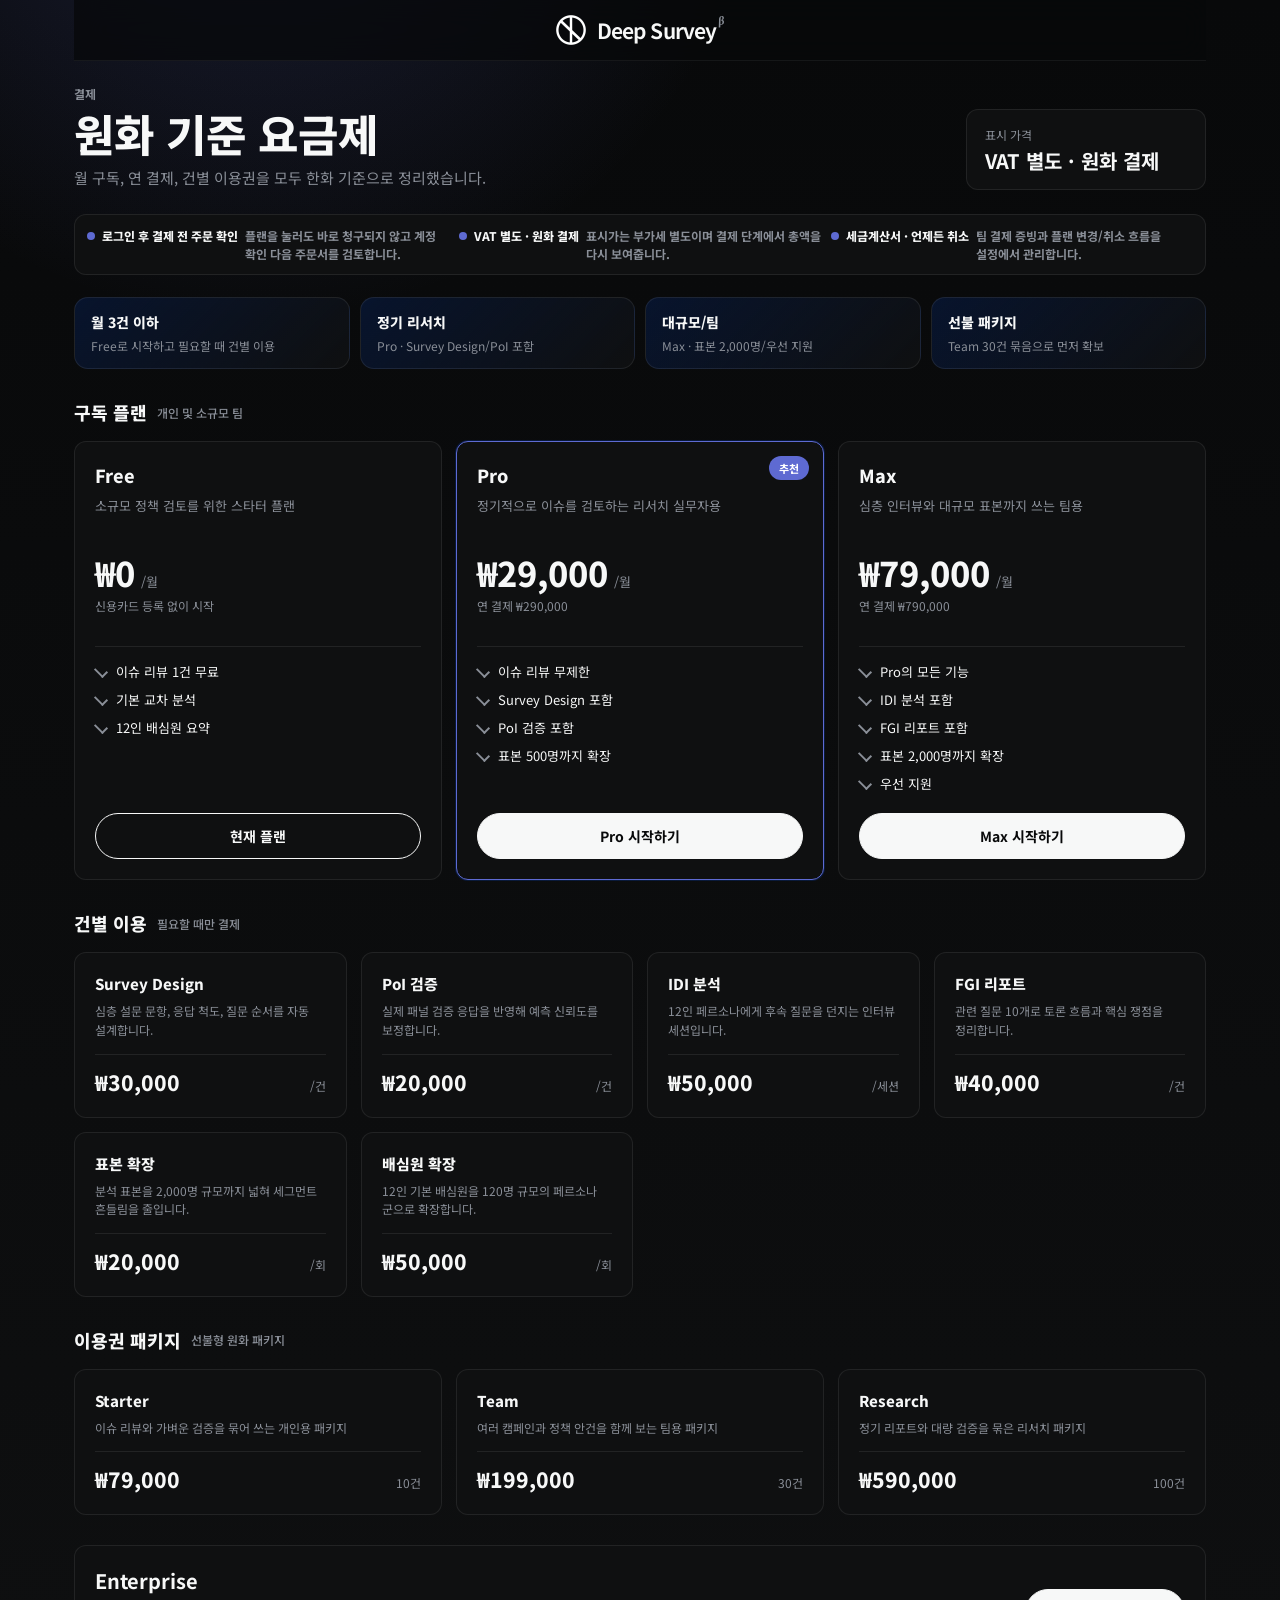
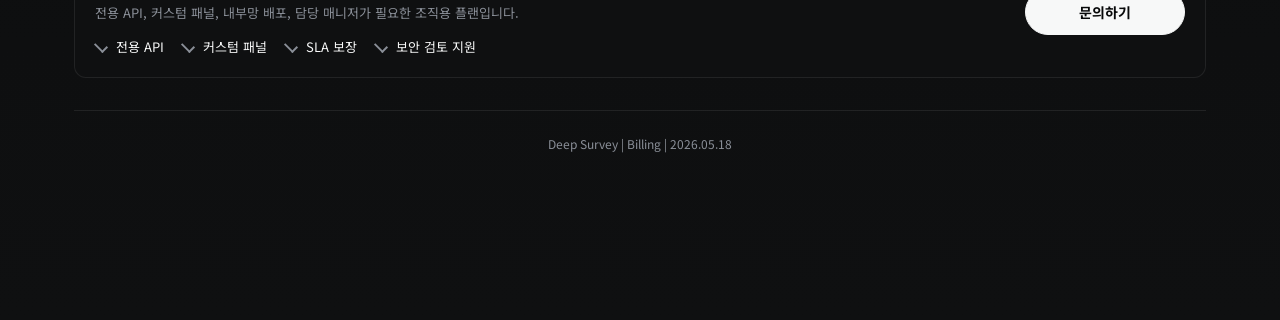
==== commit 3ae087f0: "deploy: refresh deep survey monitor" ====
--- a/pricing.html
+++ b/pricing.html
@@ -120,6 +120,48 @@
             background: var(--brand-blue);
         }
 
+        .pricing-decision-panel {
+            display: grid;
+            grid-template-columns: repeat(4, minmax(0, 1fr));
+            gap: 10px;
+            margin: 0 0 26px;
+        }
+
+        .decision-chip {
+            min-height: 72px;
+            border: 1px solid var(--border-color);
+            border-radius: 14px;
+            background: linear-gradient(135deg, rgba(0, 82, 255, .14), var(--bg-secondary));
+            color: var(--text-primary);
+            display: flex;
+            flex-direction: column;
+            justify-content: center;
+            gap: 6px;
+            padding: 14px 16px;
+            text-decoration: none;
+            min-width: 0;
+            transition: border-color .15s, transform .15s, background .15s;
+        }
+
+        .decision-chip:hover,
+        .decision-chip:focus-visible {
+            border-color: var(--brand-blue);
+            transform: translateY(-1px);
+            outline: none;
+            background: linear-gradient(135deg, rgba(0, 82, 255, .24), var(--bg-secondary));
+        }
+
+        .decision-chip strong {
+            font-size: 14px;
+            font-weight: 800;
+        }
+
+        .decision-chip span {
+            color: var(--text-secondary);
+            font-size: 12px;
+            line-height: 1.35;
+        }
+
         .section-title {
             display: flex;
             align-items: center;
@@ -361,6 +403,10 @@
                 grid-template-columns: 1fr;
             }
 
+            .pricing-decision-panel {
+                grid-template-columns: repeat(2, minmax(0, 1fr));
+            }
+
             .plans-grid,
             .package-grid {
                 grid-template-columns: 1fr;
@@ -368,7 +414,8 @@
         }
 
         @media (max-width: 640px) {
-            .pricing-checkout-trust {
+            .pricing-checkout-trust,
+            .pricing-decision-panel {
                 grid-template-columns: 1fr;
                 padding: 10px;
             }
@@ -415,10 +462,17 @@
             <span><strong>세금계산서 · 언제든 취소</strong>팀 결제 증빙과 플랜 변경/취소 흐름을 설정에서 관리합니다.</span>
         </section>
 
+        <nav class="pricing-decision-panel" aria-label="요금제 빠른 선택">
+            <a class="decision-chip" href="#plan-free"><strong>월 3건 이하</strong><span>Free로 시작하고 필요할 때 건별 이용</span></a>
+            <a class="decision-chip" href="#plan-pro"><strong>정기 리서치</strong><span>Pro · Survey Design/PoI 포함</span></a>
+            <a class="decision-chip" href="#plan-max"><strong>대규모/팀</strong><span>Max · 표본 2,000명/우선 지원</span></a>
+            <a class="decision-chip" href="#package-team"><strong>선불 패키지</strong><span>Team 30건 묶음으로 먼저 확보</span></a>
+        </nav>
+
         <section>
             <h2 class="section-title">구독 플랜 <span>개인 및 소규모 팀</span></h2>
             <div class="plans-grid">
-                <article class="plan-card">
+                <article class="plan-card" id="plan-free">
                     <div class="plan-name">Free</div>
                     <p class="plan-desc">소규모 정책 검토를 위한 스타터 플랜</p>
                     <div class="plan-price"><strong>₩0</strong><span>/월</span></div>
@@ -431,7 +485,7 @@
                     <button class="plan-cta secondary">현재 플랜</button>
                 </article>
 
-                <article class="plan-card featured">
+                <article class="plan-card featured" id="plan-pro">
                     <span class="plan-badge">추천</span>
                     <div class="plan-name">Pro</div>
                     <p class="plan-desc">정기적으로 이슈를 검토하는 리서치 실무자용</p>
@@ -446,7 +500,7 @@
                     <button class="plan-cta" aria-describedby="pricing-checkout-trust">Pro 시작하기</button>
                 </article>
 
-                <article class="plan-card">
+                <article class="plan-card" id="plan-max">
                     <div class="plan-name">Max</div>
                     <p class="plan-desc">심층 인터뷰와 대규모 표본까지 쓰는 팀용</p>
                     <div class="plan-price"><strong>₩79,000</strong><span>/월</span></div>
@@ -507,7 +561,7 @@
                     <p>이슈 리뷰와 가벼운 검증을 묶어 쓰는 개인용 패키지</p>
                     <div class="item-price"><strong>₩79,000</strong><span>10건</span></div>
                 </article>
-                <article class="package-card">
+                <article class="package-card" id="package-team">
                     <h3>Team</h3>
                     <p>여러 캠페인과 정책 안건을 함께 보는 팀용 패키지</p>
                     <div class="item-price"><strong>₩199,000</strong><span>30건</span></div>
--- a/styles.css
+++ b/styles.css
@@ -2654,6 +2654,13 @@
     box-shadow: 0 8px 24px rgba(0, 0, 0, 0.06);
 }
 
+.survey-question-card:focus-visible {
+    outline: 2px solid var(--text-primary);
+    outline-offset: 3px;
+    border-color: #2197d4;
+    box-shadow: 0 0 0 4px rgba(21, 151, 212, 0.18);
+}
+
 .survey-question-card.selected {
     border-color: #2197d4;
     background: linear-gradient(145deg, var(--bg-primary), rgba(21, 151, 212, 0.05));
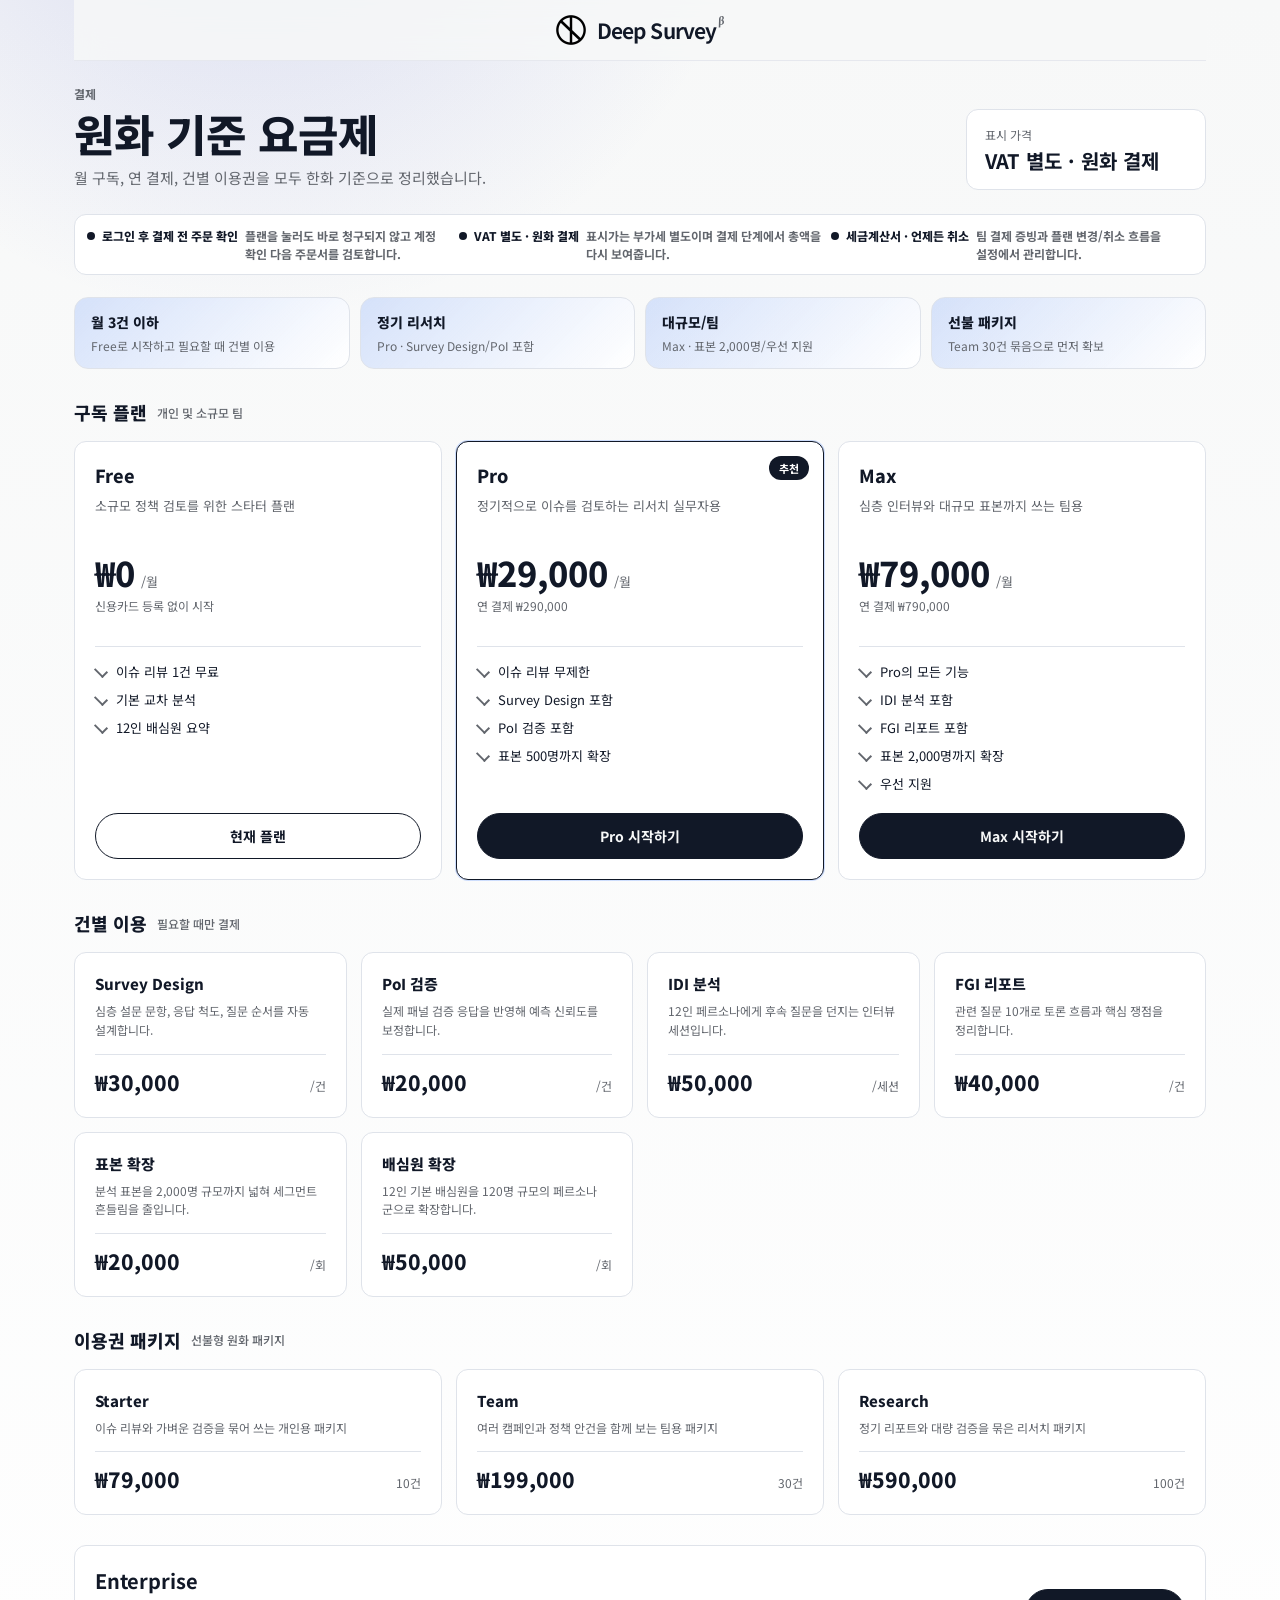
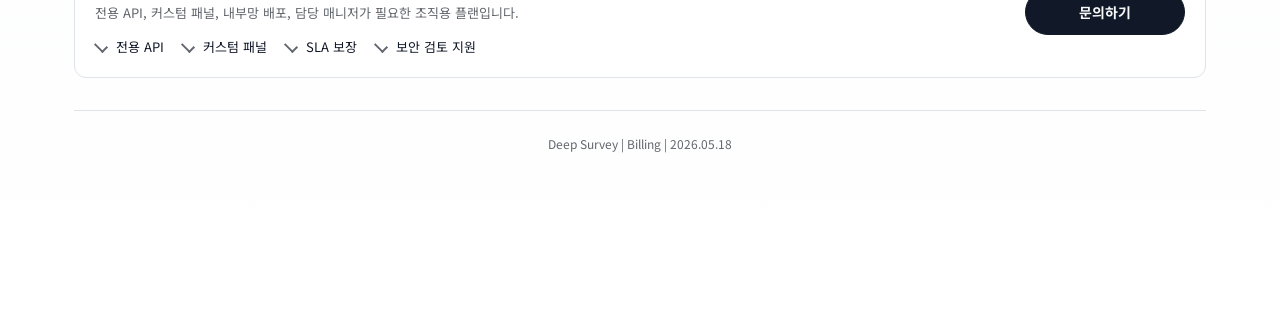
==== commit a53b05b6: "deploy: refresh deep survey monitor" ====
--- a/pricing.html
+++ b/pricing.html
@@ -1,20 +1,25 @@
 <!DOCTYPE html>
-<html lang="ko" data-theme="dark">
+<html lang="ko" data-theme="light">
 
 <head>
     <meta charset="UTF-8">
     <meta name="viewport" content="width=device-width, initial-scale=1.0">
     <title>Deep Survey - 결제</title>
     <meta name="description" content="로그인 후 주문 확인, 원화/VAT, 세금계산서, 취소 기준을 결제 전 확인하는 Deep Survey 요금제.">
-    <meta name="theme-color" content="#111827">
-    <link rel="canonical" href="https://17f298fdeb1ff9.lhr.life/demo/pricing.html">
+    <meta name="theme-color" content="#ffffff">
+    <link rel="icon" href="favicon.ico" sizes="any">
+    <link rel="icon" href="favicon.svg" type="image/svg+xml">
+    <link rel="icon" href="favicon-32.png" type="image/png" sizes="32x32">
+    <link rel="apple-touch-icon" href="apple-touch-icon.png" sizes="180x180">
+    <link rel="manifest" href="site.webmanifest">
+    <link rel="canonical" href="https://dinoanko.github.io/deep-survey-monitor/pricing.html">
     <meta property="og:type" content="website">
     <meta property="og:site_name" content="Deep Survey">
     <meta property="og:title" content="Deep Survey 요금제 | 원화 결제">
     <meta property="og:description" content="로그인 후 주문 확인, 원화/VAT, 세금계산서, 취소 기준을 결제 전 확인하는 Deep Survey 요금제.">
-    <meta property="og:url" content="https://17f298fdeb1ff9.lhr.life/demo/pricing.html">
-    <meta property="og:image" content="https://17f298fdeb1ff9.lhr.life/demo/issue-bg-city.png">
-    <meta property="og:image:secure_url" content="https://17f298fdeb1ff9.lhr.life/demo/issue-bg-city.png">
+    <meta property="og:url" content="https://dinoanko.github.io/deep-survey-monitor/pricing.html">
+    <meta property="og:image" content="https://dinoanko.github.io/deep-survey-monitor/issue-bg-city.png">
+    <meta property="og:image:secure_url" content="https://dinoanko.github.io/deep-survey-monitor/issue-bg-city.png">
     <meta property="og:image:type" content="image/png">
     <meta property="og:image:width" content="1280">
     <meta property="og:image:height" content="720">
@@ -22,7 +27,7 @@
     <meta name="twitter:card" content="summary_large_image">
     <meta name="twitter:title" content="Deep Survey 요금제 | 원화 결제">
     <meta name="twitter:description" content="플랜 선택 전 주문 확인·원화/VAT·세금계산서·취소 기준을 먼저 확인합니다.">
-    <meta name="twitter:image" content="https://17f298fdeb1ff9.lhr.life/demo/issue-bg-city.png">
+    <meta name="twitter:image" content="https://dinoanko.github.io/deep-survey-monitor/issue-bg-city.png">
     <link href="https://fonts.googleapis.com/css2?family=Google+Sans:wght@400;500;700&family=Noto+Sans+KR:wght@300;400;500;600;700;800&display=swap" rel="stylesheet">
     <link rel="stylesheet" href="styles.css?v=20260520bb">
     <style>
@@ -591,7 +596,7 @@
         <footer class="footer">Deep Survey | Billing | 2026.05.18</footer>
     </div>
 
-    <script src="common-ui.js?v=20260520t"></script>
+    <script src="common-ui.js?v=20260522a"></script>
 </body>
 
 </html>
--- a/styles.css
+++ b/styles.css
@@ -595,7 +595,7 @@
 [data-theme="dark"] body.audience-b2c .issue-more-menu{background:var(--bg-card);border-color:var(--border-color)}
 @media(max-width:1040px){.header{grid-template-columns:minmax(0,1fr) auto}.logo{grid-column:1}.header-user-actions{grid-column:1/-1;justify-content:flex-start;min-width:0}.header-actions{grid-column:2;min-width:0}.audience-switcher{min-width:0;overflow-x:auto}.settings-wrap{flex:0 0 auto}}
 @media(max-width:760px){.header{grid-template-columns:1fr;row-gap:12px}.logo,.header-actions,.header-user-actions{grid-column:1}.logo{grid-row:1}.header-actions{grid-row:2}.header-user-actions{grid-row:3}.brand-logo-icon{width:38px;height:38px}.brand-logo-name{font-size:23px}.header-actions,.header-user-actions{width:100%;justify-content:center;flex-wrap:wrap}.audience-switcher{order:0;margin-right:0}.audience-mode{padding:7px 10px;font-size:12px}.audience-home{width:38px;padding-inline:0}.header-user-actions .settings-popover{left:50%;right:auto;transform:translateX(-50%)}}
-@media(max-width:560px){body.audience-b2c .issue-section{max-width:none}body.audience-b2c .issue-card{min-height:calc(100vh - 118px)}body.audience-b2c .issue-card-header{padding:54px 18px 16px}body.audience-b2c .issue-card-body{padding:16px 18px 18px}body.audience-b2c .issue-card.is-previewing .issue-card-body{padding:0 18px 22px}body.audience-b2c .issue-card.is-previewing .issue-card-preview{min-height:220px}body.audience-b2c .issue-title{font-size:clamp(26px,8vw,38px)}body.audience-b2c .quick-stats{font-size:15px}body.audience-b2c .issue-share-actions{justify-content:flex-end;gap:8px;overflow-x:visible;padding-bottom:2px;flex-wrap:wrap}body.audience-b2c .issue-action-btn,body.audience-b2c .issue-action-stat{font-size:12px;min-width:max-content;min-height:40px}body.audience-b2c .issue-action-btn .mono-icon,body.audience-b2c .issue-action-stat .mono-icon{--icon-size:1em}body.audience-b2c .issue-action-glyph{width:1em;height:1em}.auth-pill,.nav-tab{padding-inline:12px}.settings-toggle{width:38px;height:38px}}
+@media(max-width:560px){html.audience-b2c,body.audience-b2c{padding-inline:0}body.audience-b2c .container{width:100%;max-width:none;margin-inline:0;padding-inline:6px}body.audience-b2c .trending-section,body.audience-b2c .hot-section,body.audience-b2c .forecast-vote-section{margin-left:0;margin-right:0}body.audience-b2c .issue-section{max-width:none}body.audience-b2c .issue-card{min-height:calc(100vh - 118px)}body.audience-b2c .issue-card-header{padding:54px 18px 16px}body.audience-b2c .issue-card-body{padding:16px 18px 18px}body.audience-b2c .issue-card.is-previewing .issue-card-body{padding:0 18px 22px}body.audience-b2c .issue-card.is-previewing .issue-card-preview{min-height:220px}body.audience-b2c .issue-title{font-size:clamp(26px,8vw,38px)}body.audience-b2c .quick-stats{font-size:15px}body.audience-b2c .issue-share-actions{justify-content:flex-end;gap:8px;overflow-x:visible;padding-bottom:2px;flex-wrap:wrap}body.audience-b2c .issue-action-btn,body.audience-b2c .issue-action-stat{font-size:12px;min-width:max-content;min-height:40px}body.audience-b2c .issue-action-btn .mono-icon,body.audience-b2c .issue-action-stat .mono-icon{--icon-size:1em}body.audience-b2c .issue-action-glyph{width:1em;height:1em}.auth-pill,.nav-tab{padding-inline:12px}.settings-toggle{width:38px;height:38px}}
 @media(max-width:700px){body.audience-b2c .issue-card-poll .poll-mini-grid{grid-template-columns:1fr}}
 
 /* B2C issue library board */
@@ -670,9 +670,9 @@
 body.audience-b2c .issue-more-menu button{border-radius:6px}
 [data-theme="dark"] body.audience-b2c .issue-grid{box-shadow:none}
 [data-theme="dark"] body.audience-b2c .issue-card:hover{background:rgba(255,255,255,.035)!important}
-@media(max-width:840px){body.audience-b2c .issue-board-head{align-items:start;grid-template-columns:1fr;gap:4px}body.audience-b2c .issue-board-head p{max-width:none;text-align:left}body.audience-b2c .issue-board-head .issue-board-breakdown-note{grid-column:1;justify-self:stretch}body.audience-b2c .issue-card{grid-template-columns:1fr}body.audience-b2c .issue-card-header{grid-template-columns:minmax(44px,auto) minmax(0,1fr);grid-template-areas:"rank category" "rank title"}body.audience-b2c .issue-card-body,body.audience-b2c .issue-card.is-previewing .issue-card-body{justify-content:flex-start;padding:0 16px 12px}body.audience-b2c .issue-share-actions,body.audience-b2c .issue-card.is-previewing .issue-share-actions{justify-content:flex-start;max-width:100%;overflow-x:auto}}
+@media(max-width:840px){body.audience-b2c .issue-board-head{align-items:start;grid-template-columns:1fr;gap:4px}body.audience-b2c .issue-board-head p{max-width:none;text-align:left}body.audience-b2c .issue-board-head .issue-board-breakdown-note{grid-column:1;justify-self:stretch}body.audience-b2c .issue-card{grid-template-columns:1fr}body.audience-b2c .issue-card-header{grid-template-columns:minmax(44px,auto) minmax(0,1fr);grid-template-areas:"rank category" "rank title"}body.audience-b2c .issue-card-body,body.audience-b2c .issue-card.is-previewing .issue-card-body{justify-content:flex-start;padding:0 16px 12px}body.audience-b2c .issue-share-actions,body.audience-b2c .issue-card.is-previewing .issue-share-actions{justify-content:flex-start;max-width:100%;min-width:0;overflow-x:hidden}}
 @media(max-width:640px){body.audience-b2c .issue-board-breakdown-note{font-size:10.5px;padding:8px 9px}}
-@media(max-width:560px){body.audience-b2c .issue-section{width:100%;max-width:100%;margin-bottom:24px}body.audience-b2c .issue-grid{border-radius:8px}body.audience-b2c .issue-card{min-height:0}body.audience-b2c .issue-card-header{padding:13px 12px;grid-template-columns:minmax(38px,auto) minmax(0,1fr);column-gap:10px}body.audience-b2c .issue-card-header::before{width:30px;height:30px;border-radius:7px;font-size:12px}body.audience-b2c .issue-title,body.audience-b2c .issue-card.is-previewing .issue-title{font-size:15px;-webkit-line-clamp:2}body.audience-b2c .issue-meta{font-size:11px}body.audience-b2c .issue-row-metrics{min-width:0}body.audience-b2c .issue-card-body,body.audience-b2c .issue-card.is-previewing .issue-card-body{padding:0 12px 12px}body.audience-b2c .issue-action-btn,body.audience-b2c .issue-action-stat{font-size:11px}body.audience-b2c .issue-vote-surface,body.audience-b2c .issue-vote-scale{flex:1 1 100%;min-width:0;max-width:none;gap:6px}body.audience-b2c .issue-vote-scale{grid-template-columns:34px minmax(244px,1fr) 34px}body.audience-b2c .issue-vote-options{--vote-dot-max:40px;--vote-dot-mid:24px;--vote-dot-min:14.4px;gap:6px}}
+@media(max-width:560px){body.audience-b2c .issue-section{width:100%;max-width:100%;margin-bottom:24px}body.audience-b2c .issue-grid{border-radius:8px}body.audience-b2c .issue-card{min-height:0}body.audience-b2c .issue-card-header{padding:13px 12px;grid-template-columns:minmax(38px,auto) minmax(0,1fr);column-gap:10px}body.audience-b2c .issue-card-header::before{width:30px;height:30px;border-radius:7px;font-size:12px}body.audience-b2c .issue-title,body.audience-b2c .issue-card.is-previewing .issue-title{font-size:15px;-webkit-line-clamp:2}body.audience-b2c .issue-meta{font-size:11px}body.audience-b2c .issue-row-metrics{min-width:0}body.audience-b2c .issue-card-body,body.audience-b2c .issue-card.is-previewing .issue-card-body{padding:0 12px 12px}body.audience-b2c .issue-action-btn,body.audience-b2c .issue-action-stat{font-size:11px}body.audience-b2c .issue-vote-surface,body.audience-b2c .issue-vote-scale{flex:1 1 100%;min-width:0;max-width:100%;gap:4px}body.audience-b2c .issue-vote-options{--vote-dot-max:34px;--vote-dot-mid:22px;--vote-dot-min:12px;gap:4px;min-width:0}}
 @media(max-width:520px){body.audience-b2c .issue-share-actions{gap:4px;flex-wrap:wrap}body.audience-b2c .issue-vote-scale-label{font-size:11px}}
 
 /* Panel Info */
@@ -928,19 +928,26 @@
 .sampling-progress-timeline em{display:block;margin-top:2px;font-style:normal;font-size:10px;line-height:1.35;color:var(--text-secondary);word-break:break-word}
 .multi-result-section{margin-top:12px}
 .multi-result-section h5{font-size:13px;margin-bottom:8px}
-.multi-result-card{background:var(--bg-card);border:1px solid var(--border-color);border-radius:8px;padding:12px;margin-bottom:8px;display:flex;justify-content:space-between;gap:12px;align-items:flex-start}
-.multi-result-card div:first-child{display:flex;flex-direction:column;gap:4px}
+.multi-result-summary{display:flex;flex-wrap:wrap;gap:6px;margin:0 0 8px;min-width:0}
+.multi-result-summary-chip{display:inline-flex;align-items:center;min-height:36px;padding:0 10px;border:1px solid var(--border-color);border-radius:999px;background:rgba(21,151,212,.08);font-size:11px;font-weight:700;color:var(--text-secondary);white-space:nowrap}
+.multi-result-summary-chip.strong{color:var(--text-primary);background:rgba(21,151,212,.14)}
+.multi-result-card{background:var(--bg-card);border:1px solid var(--border-color);border-radius:8px;padding:12px;margin-bottom:8px;display:flex;justify-content:space-between;gap:12px;align-items:flex-start;min-width:0}
+.multi-result-card div:first-child{display:flex;flex-direction:column;gap:4px;min-width:0}
 .multi-result-card span{font-size:10px;color:var(--text-secondary)}
-.multi-result-card strong{font-size:13px;line-height:1.35}
-.multi-result-metrics{display:flex;gap:8px;flex-wrap:wrap;justify-content:flex-end}
+.multi-result-card strong{font-size:13px;line-height:1.35;word-break:keep-all;overflow-wrap:anywhere}
+.multi-result-metrics{display:flex;gap:8px;flex-wrap:wrap;justify-content:flex-end;min-width:0;word-break:keep-all}
 @media(max-width:860px){.multi-result-card{flex-direction:column}.multi-result-metrics{justify-content:flex-start}}
 
 /* Footer */
 .footer{text-align:center;padding:24px;color:var(--text-secondary);font-size:14px;border-top:1px solid var(--border-color);margin-top:32px}
 
 /* Modal */
-.modal-overlay{display:none;position:fixed;top:0;left:0;right:0;bottom:0;background:rgba(10,11,13,.85);backdrop-filter:blur(10px);z-index:1000;overflow-y:auto;padding:20px 12px}
+.modal-overlay{display:none;position:fixed;top:0;left:0;right:0;bottom:0;background:rgba(10,11,13,.85);backdrop-filter:blur(10px);z-index:1000;overflow-y:auto;overflow-x:hidden;padding:20px 12px}
 .modal-overlay.active{display:flex;justify-content:center;align-items:flex-start;padding-bottom:calc(104px + env(safe-area-inset-bottom))}
+.modal-close-button{position:fixed;top:calc(12px + env(safe-area-inset-top));right:12px;z-index:1010;display:inline-grid;place-items:center;width:44px;height:44px;border:1px solid rgba(255,255,255,.22);border-radius:999px;background:rgba(8,12,20,.72);color:#fff;font-family:inherit;font-size:24px;font-weight:800;line-height:1;box-shadow:0 12px 32px rgba(0,0,0,.28);backdrop-filter:blur(12px);cursor:pointer}
+.modal-floating-back{position:fixed;right:12px;bottom:calc(72px + env(safe-area-inset-bottom));z-index:1010;display:inline-flex;align-items:center;justify-content:center;min-width:92px;min-height:44px;padding:0 14px;border:1px solid rgba(255,255,255,.24);border-radius:999px;background:rgba(8,12,20,.78);color:#fff;font-family:inherit;font-size:13px;font-weight:900;line-height:1;box-shadow:0 14px 36px rgba(0,0,0,.32);backdrop-filter:blur(12px);cursor:pointer}
+.modal-close-button:hover,.modal-floating-back:hover{background:rgba(15,23,42,.92)}
+.modal-close-button:focus-visible,.modal-floating-back:focus-visible{outline:2px solid #fff;outline-offset:3px}
 .modal-content{background:var(--bg-primary);border-radius:16px;max-width:1000px;width:100%;border:1px solid var(--border-color);margin:20px 0;transform:translateX(var(--modal-swipe-x,0)) rotate(var(--modal-swipe-rotate,0deg));opacity:var(--modal-swipe-opacity,1)}
 .modal-header,.modal-context,.modal-context-badge{display:none}
 .modal-context-title,.modal-context-subtitle{display:none}
@@ -2614,11 +2621,40 @@
     gap: 8px;
 }
 
-.survey-design-header p {
-    margin: 0;
-    font-size: 12.5px;
+.survey-design-step-rail {
+    display: grid;
+    grid-template-columns: repeat(3, minmax(0, 1fr));
+    gap: 8px;
+    margin-top: 10px;
+}
+
+.survey-design-step {
+    display: flex;
+    align-items: center;
+    justify-content: center;
+    gap: 6px;
+    min-width: 0;
+    min-height: 44px;
+    padding: 8px 10px;
+    border: 1px solid var(--border-color);
+    border-radius: 12px;
+    background: var(--bg-primary);
     color: var(--text-secondary);
-    line-height: 1.45;
+    font-size: 12px;
+    font-weight: 700;
+    white-space: nowrap;
+}
+
+.survey-design-step b {
+    display: inline-flex;
+    align-items: center;
+    justify-content: center;
+    width: 20px;
+    height: 20px;
+    border-radius: 9999px;
+    background: rgba(21, 151, 212, 0.12);
+    color: #2197d4;
+    font-size: 11px;
 }
 
 .survey-design-grid {
@@ -2626,6 +2662,44 @@
     grid-template-columns: repeat(2, 1fr);
     gap: 12px;
     margin-bottom: 20px;
+}
+
+.survey-design-fallback {
+    display: flex;
+    align-items: center;
+    flex-wrap: wrap;
+    gap: 8px;
+    min-height: 44px;
+    margin: 0 0 14px 0;
+    padding: 10px 12px;
+    border: 1px solid color-mix(in srgb, var(--opinion-agree) 28%, var(--border-color));
+    border-radius: 12px;
+    background: color-mix(in srgb, var(--opinion-agree-soft) 54%, var(--bg-primary));
+    color: var(--text-secondary);
+    font-size: 12px;
+    font-weight: 800;
+    line-height: 1.35;
+}
+
+.survey-design-fallback[hidden] {
+    display: none;
+}
+
+.survey-design-fallback strong {
+    color: var(--text-primary);
+    font-weight: 950;
+}
+
+.survey-design-fallback-kicker {
+    display: inline-flex;
+    align-items: center;
+    min-height: 24px;
+    padding: 3px 8px;
+    border-radius: 9999px;
+    background: var(--bg-card);
+    border: 1px solid var(--border-color);
+    color: var(--text-secondary);
+    white-space: nowrap;
 }
 
 @media (max-width: 768px) {
@@ -2785,6 +2859,22 @@
         padding: 14px;
     }
 
+    .survey-design-step-rail {
+        grid-template-columns: 1fr;
+        gap: 6px;
+    }
+
+    .survey-design-step {
+        justify-content: flex-start;
+    }
+
+    .survey-design-fallback {
+        align-items: flex-start;
+        flex-direction: column;
+        gap: 6px;
+        margin-bottom: 12px;
+    }
+
     .survey-design-actions {
         justify-content: stretch;
         align-items: stretch;
@@ -2792,6 +2882,9 @@
     }
 
     .survey-design-count {
+        display: flex;
+        align-items: center;
+        min-height: 44px;
         width: 100%;
     }
 
@@ -2802,6 +2895,9 @@
 }
 
 .survey-design-count {
+    display: flex;
+    align-items: center;
+    min-height: 44px;
     font-size: 13px;
     color: var(--text-secondary);
 }
